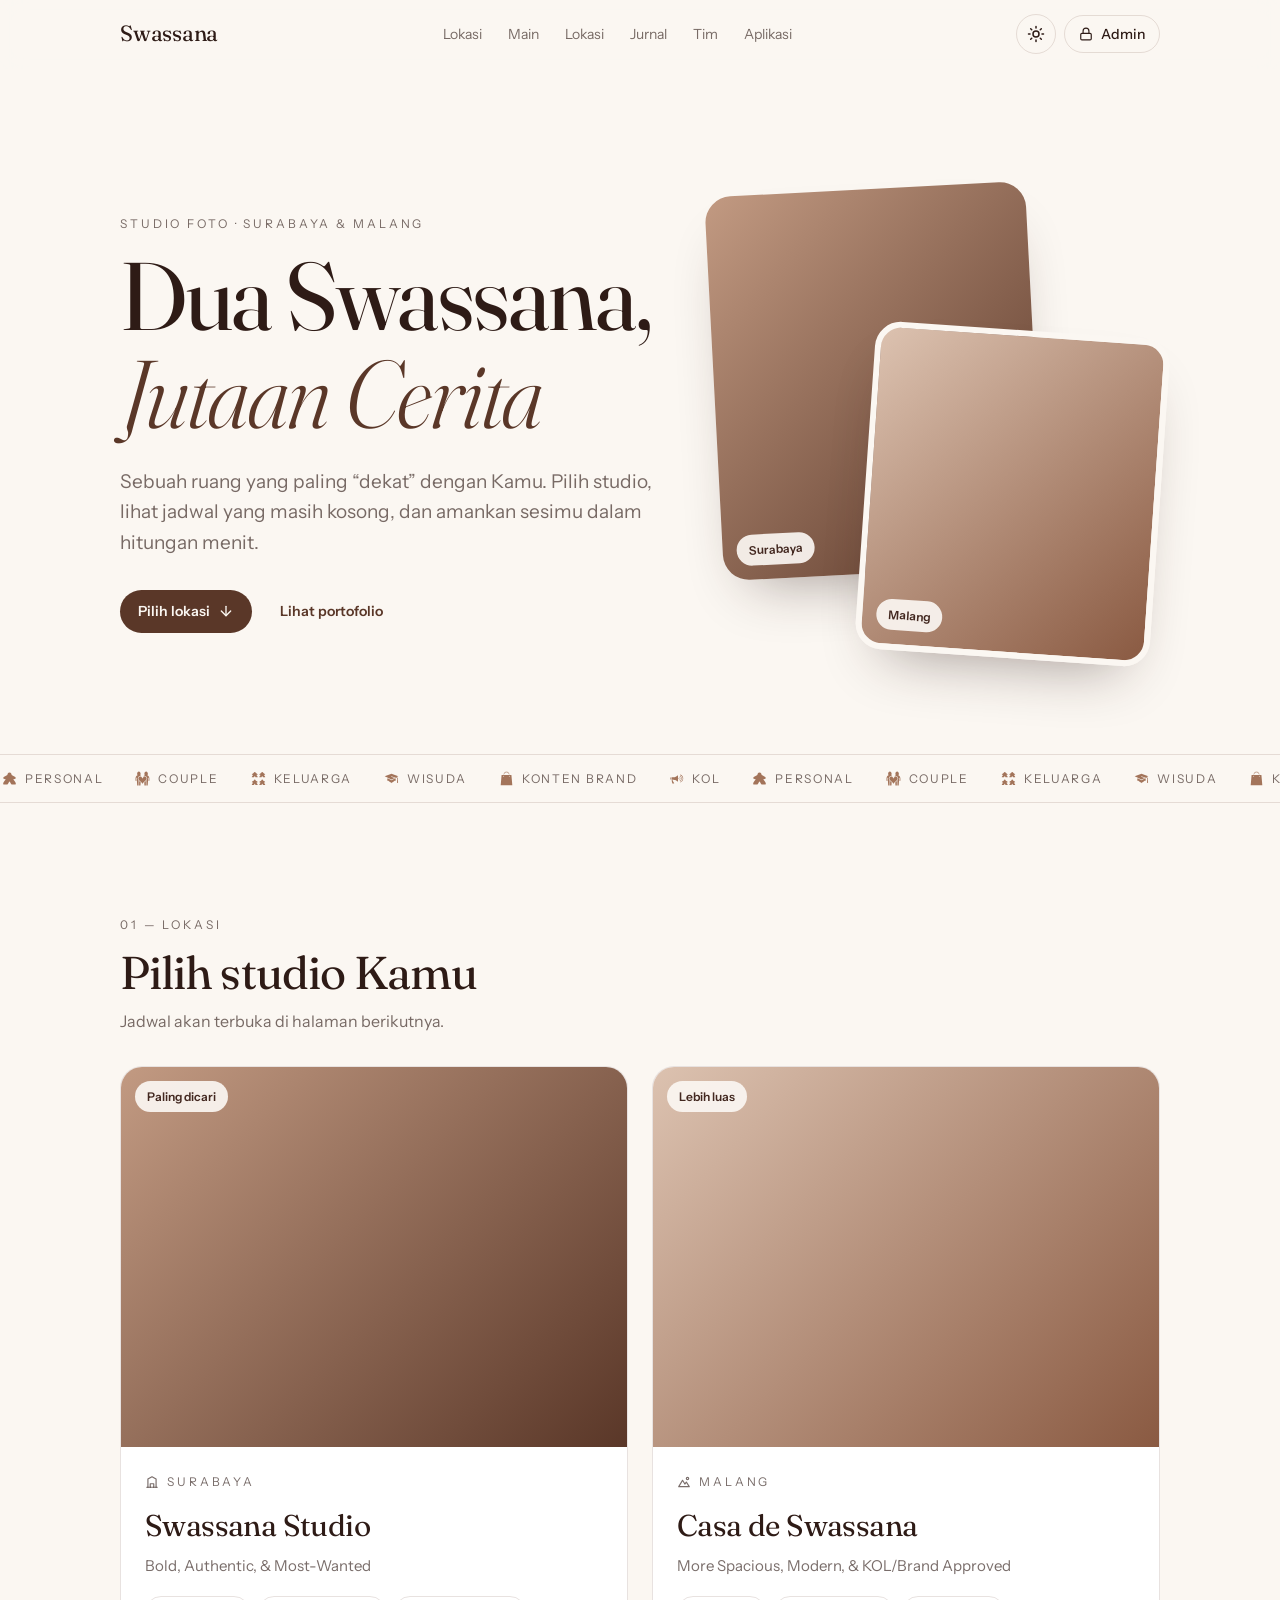
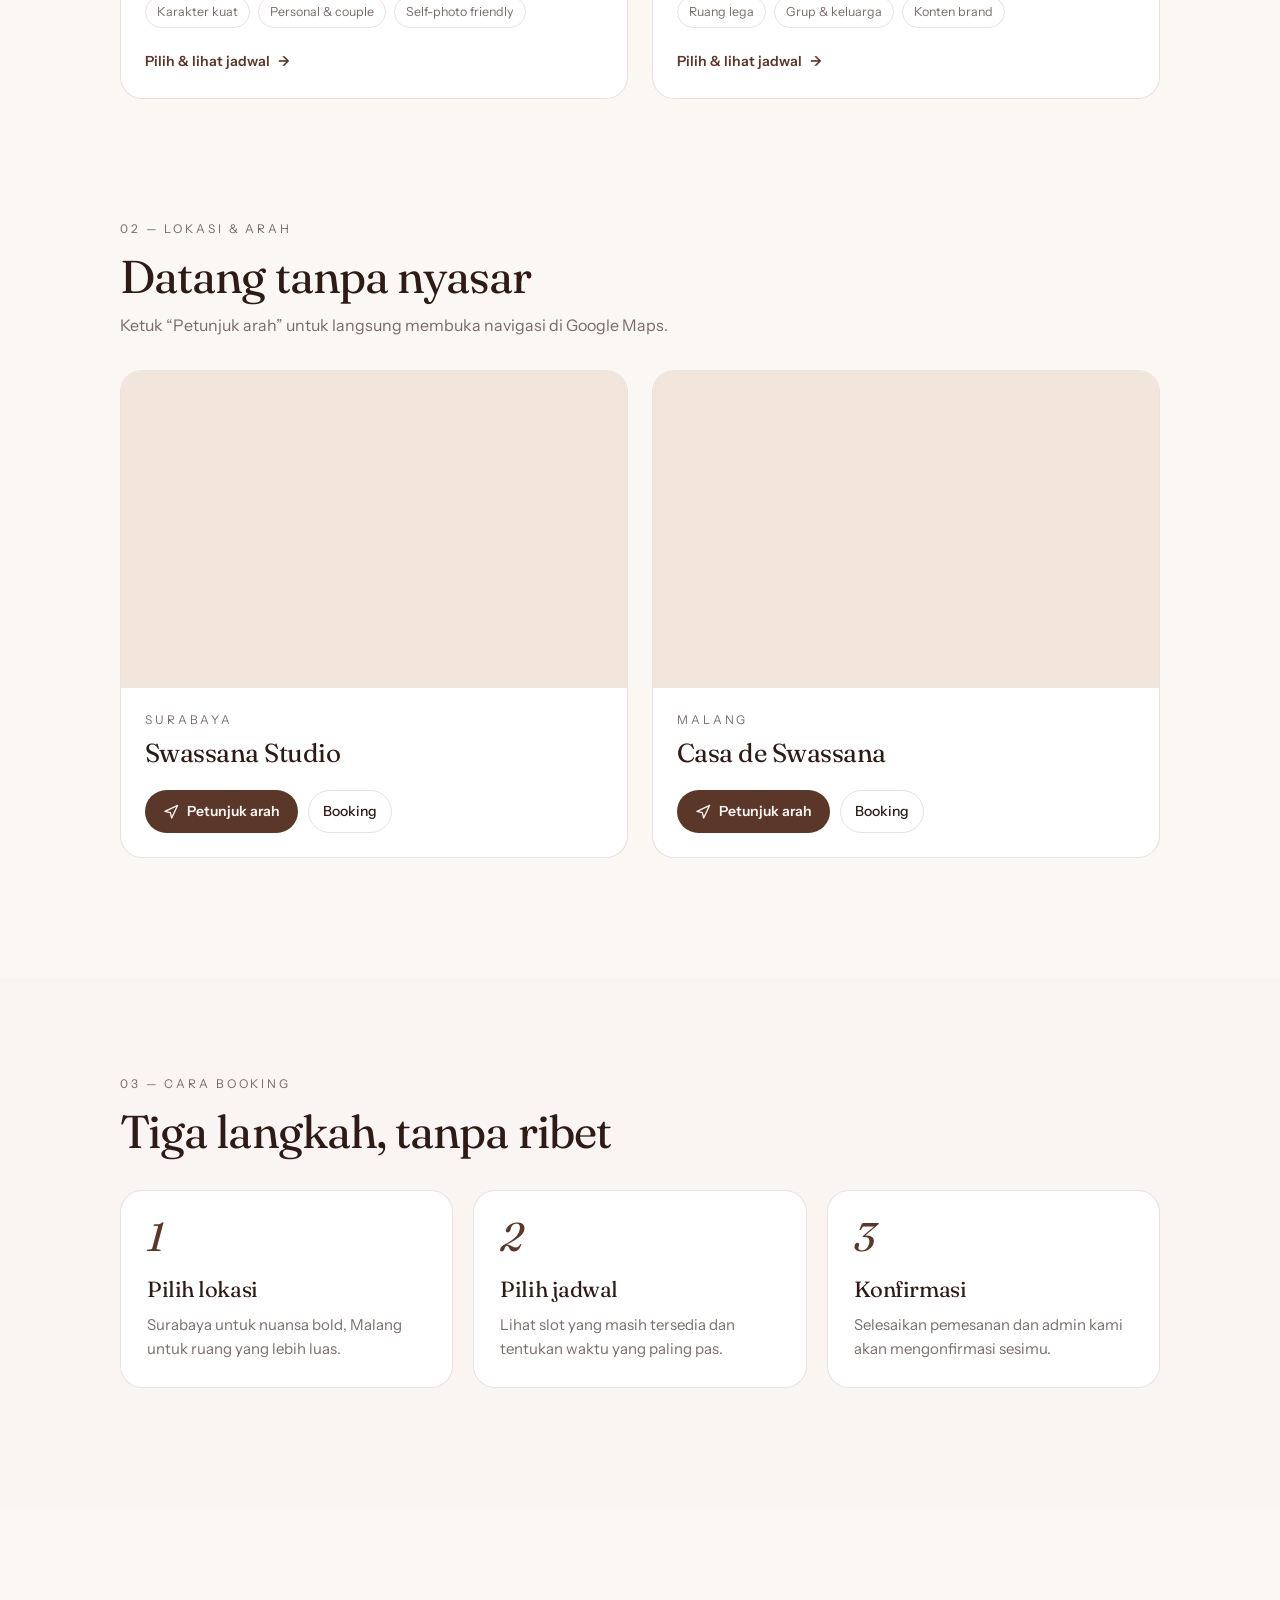
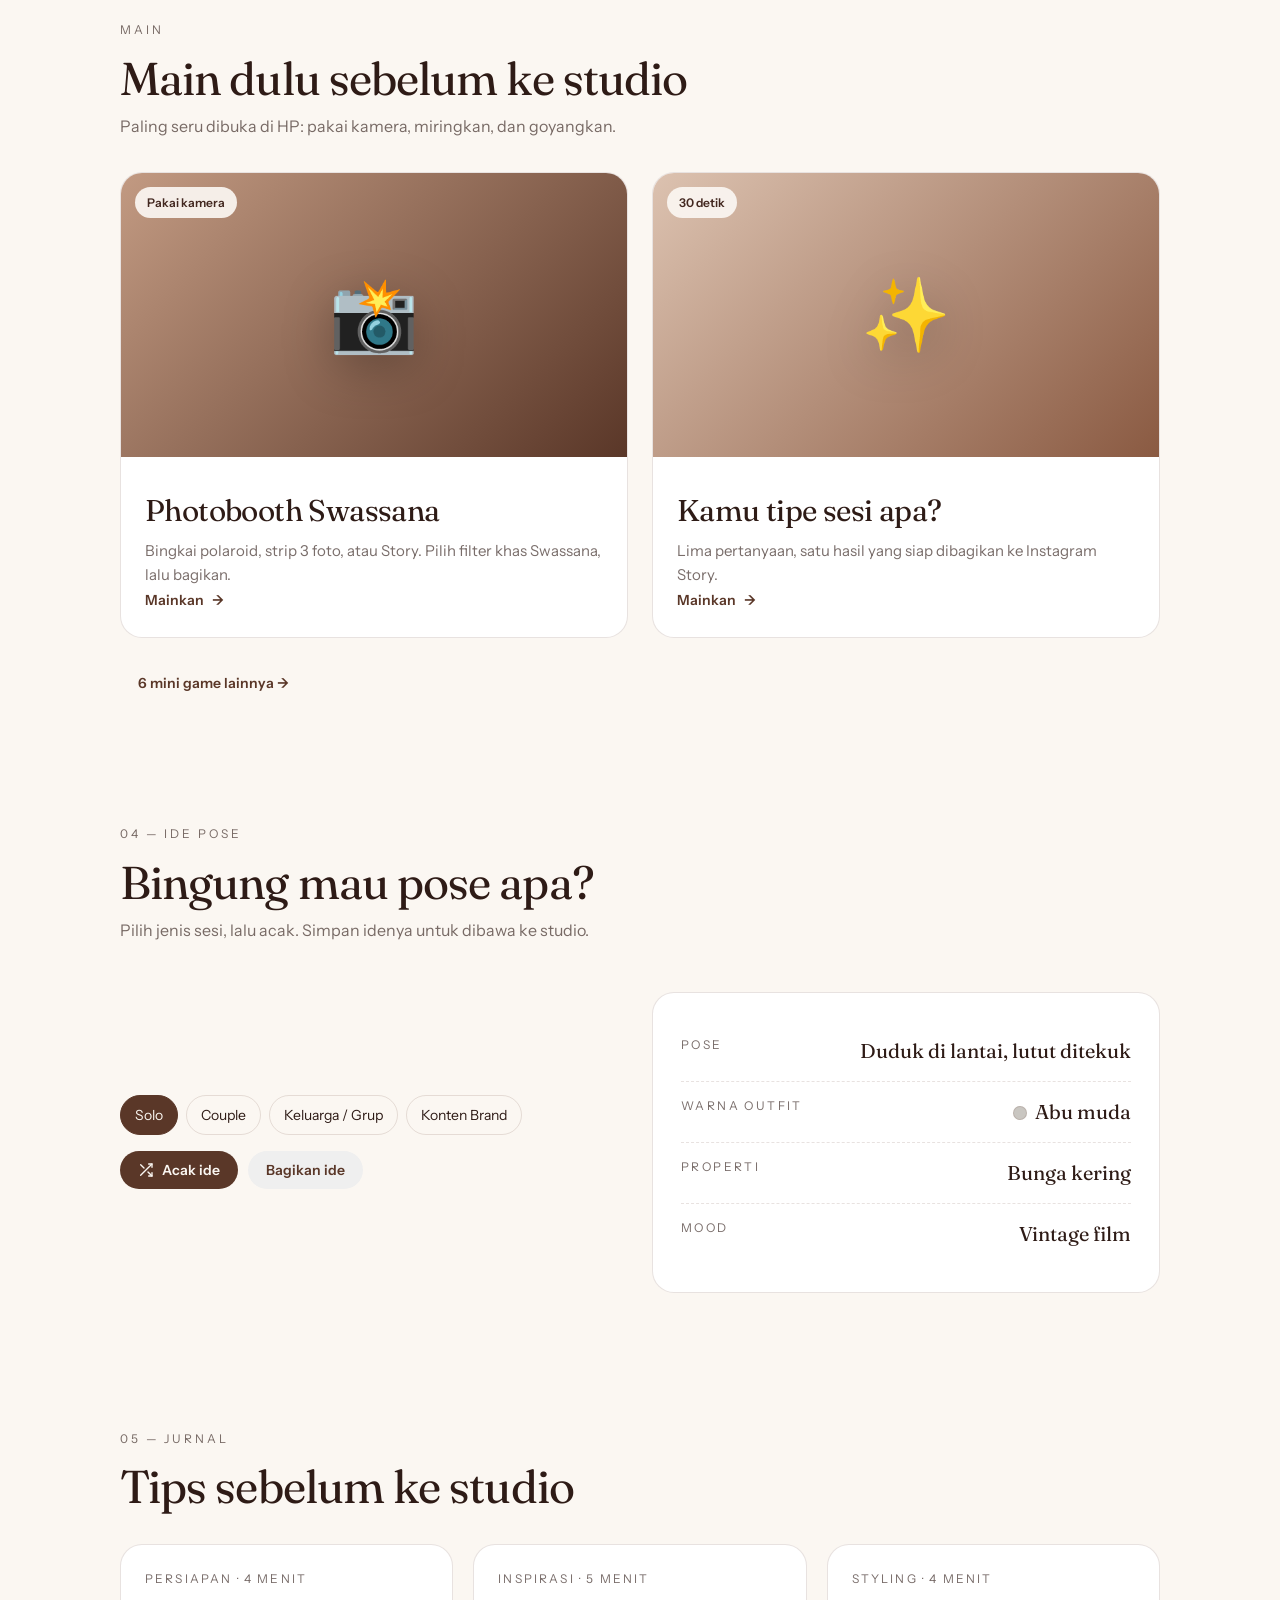
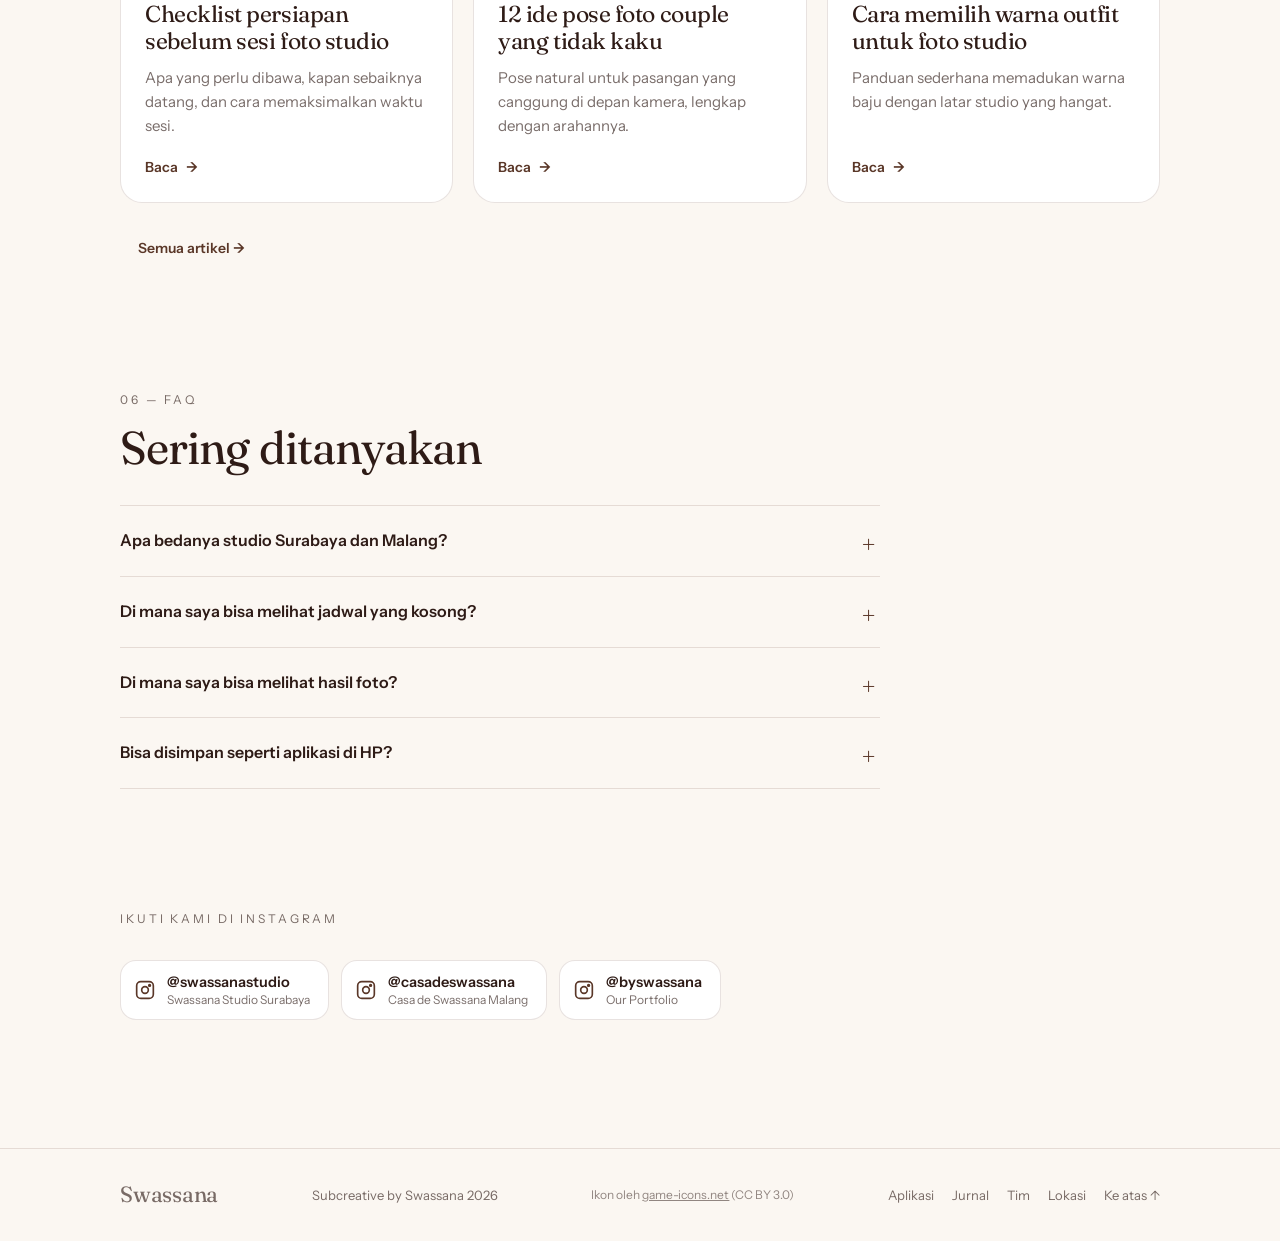
==== index.html @ 711c6efe "Add an App Store-style showcase page; app bar is just the Booking button showcase.html combines thre" ====
<!doctype html>
<html lang="id">
<head>
  <meta charset="utf-8">
  <meta name="viewport" content="width=device-width, initial-scale=1, viewport-fit=cover">
  <title>Swassana Studio — Surabaya & Malang</title>
  <meta name="description" content="Swassana Studio: studio foto di Surabaya dan Malang. Pilih lokasi, lihat jadwal, dan pesan sesi foto Kamu.">
  <meta property="og:title" content="Swassana — Dua Swassana, Jutaan Cerita">
  <meta property="og:description" content="Studio foto di Surabaya & Malang. Pilih lokasi dan lihat jadwal.">
  <meta property="og:image" content="https://swassanastudio.com/uploads/surabaya-20261011113216-b98bfd.jpg">
  <meta name="theme-color" content="#fbf7f2" media="(prefers-color-scheme: light)">
  <meta name="theme-color" content="#1a110e" media="(prefers-color-scheme: dark)">
  <link rel="manifest" href="manifest.webmanifest">
  <link rel="icon" href="icons/icon.svg" type="image/svg+xml">
  <link rel="apple-touch-icon" href="icons/apple-touch-icon.png">
  <meta name="apple-mobile-web-app-capable" content="yes">
  <meta name="mobile-web-app-capable" content="yes">
  <meta name="apple-mobile-web-app-title" content="Swassana">
  <meta name="apple-mobile-web-app-status-bar-style" content="default">
  <link rel="preconnect" href="https://fonts.googleapis.com">
  <link rel="preconnect" href="https://fonts.gstatic.com" crossorigin>
  <link href="https://fonts.googleapis.com/css2?family=Fraunces:ital,opsz,wght@0,9..144,300..700;1,9..144,300..700&family=Instrument+Sans:wght@400..700&display=swap" rel="stylesheet">
  <link rel="stylesheet" href="style.css">
  <script>
    try { const t = localStorage.getItem('theme'); if (t) document.documentElement.dataset.theme = t; } catch (e) {}
  </script>
  <link rel="canonical" href="https://rfim.github.io/swassana/">
  <script type="application/ld+json">
  {
    "@context": "https://schema.org",
    "@graph": [
      {
        "@type": "Organization",
        "@id": "https://rfim.github.io/swassana/#org",
        "name": "Swassana Studio",
        "url": "https://rfim.github.io/swassana/",
        "logo": "https://rfim.github.io/swassana/icons/icon-512.png",
        "sameAs": ["https://instagram.com/swassanastudio", "https://instagram.com/casadeswassana", "https://instagram.com/byswassana", "https://swassanastudio.com/"]
      },
      { "@type": "PhotographyBusiness", "name": "Swassana Studio", "description": "Bold, Authentic, & Most-Wanted", "address": { "@type": "PostalAddress", "addressLocality": "Surabaya", "addressCountry": "ID" }, "parentOrganization": { "@id": "https://rfim.github.io/swassana/#org" }, "url": "https://swassanastudio.com/booking/surabaya" },
      { "@type": "PhotographyBusiness", "name": "Casa de Swassana", "description": "More Spacious, Modern, & KOL/Brand Approved", "address": { "@type": "PostalAddress", "addressLocality": "Malang", "addressCountry": "ID" }, "parentOrganization": { "@id": "https://rfim.github.io/swassana/#org" }, "url": "https://swassanastudio.com/booking/malang" }
    ]
  }
  </script>
  <script>
    // Phone/app layout starts behind the login screen (see js/login.js).
    (function () {
      var app = matchMedia('(display-mode: standalone), (hover: none) and (pointer: coarse)').matches, ok = false;
      try { ok = localStorage.getItem('sw-auth') === 'b58f51929f7fe337cebc3a7fc162673d510b757fdfc439d7aed4947f7561fc90'; } catch (e) {}
      if (app && !ok) document.documentElement.classList.add('locked');
    })();
  </script>
</head>
<body>
  <a class="skip" href="#lokasi">Lewati ke pilihan lokasi</a>

  <header class="nav" id="top">
    <div class="wrap nav-inner">
      <a href="#top" class="brand" aria-label="Swassana, kembali ke atas">Swassana</a>
      <nav class="nav-links" aria-label="Navigasi utama">
        <a href="#lokasi">Lokasi</a>
        <a href="#main">Main</a>
        <a href="#arah">Lokasi</a>
        <a href="blog/">Jurnal</a>
        <a href="team.html">Tim</a>
        <a href="showcase.html">Aplikasi</a>
      </nav>
      <div class="nav-actions">
        <a class="icon-btn app-info" href="#t=info" aria-label="Info: FAQ, cara booking, tim, keluar">
          <svg width="20" height="20" viewBox="0 0 24 24" fill="none" stroke="currentColor" stroke-width="1.9" stroke-linecap="round" aria-hidden="true"><circle cx="12" cy="12" r="9"/><path d="M12 11v5"/><path d="M12 7.5h.01"/></svg>
        </a>
        <button class="icon-btn" id="theme" type="button" aria-label="Ganti tema terang/gelap">
          <svg class="i-sun" width="18" height="18" viewBox="0 0 24 24" fill="none" stroke="currentColor" stroke-width="2" stroke-linecap="round" aria-hidden="true"><circle cx="12" cy="12" r="4"/><path d="M12 2v2M12 20v2M4.9 4.9l1.4 1.4M17.7 17.7l1.4 1.4M2 12h2M20 12h2M4.9 19.1l1.4-1.4M17.7 6.3l1.4-1.4"/></svg>
          <svg class="i-moon" width="18" height="18" viewBox="0 0 24 24" fill="none" stroke="currentColor" stroke-width="2" stroke-linecap="round" stroke-linejoin="round" aria-hidden="true"><path d="M21 12.8A9 9 0 1 1 11.2 3a7 7 0 0 0 9.8 9.8Z"/></svg>
        </button>
        <a href="https://swassanastudio.com/admin/login" class="pill pill-outline admin">
          <svg width="14" height="14" viewBox="0 0 24 24" fill="none" stroke="currentColor" stroke-width="2" stroke-linecap="round" stroke-linejoin="round" aria-hidden="true"><rect x="3" y="11" width="18" height="11" rx="2"/><path d="M7 11V7a5 5 0 0 1 10 0v4"/></svg>
          Admin
        </a>
        <button class="icon-btn menu-btn" id="menuBtn" type="button" aria-label="Buka menu" aria-expanded="false" aria-controls="sheet">
          <svg width="20" height="20" viewBox="0 0 24 24" fill="none" stroke="currentColor" stroke-width="2" stroke-linecap="round" aria-hidden="true"><path d="M4 7h16M4 12h16M4 17h10"/></svg>
        </button>
      </div>
    </div>
  </header>

  <div class="sheet" id="sheet" hidden>
    <div class="sheet-backdrop" data-close></div>
    <div class="sheet-panel" role="dialog" aria-modal="true" aria-label="Menu">
      <div class="sheet-grip" aria-hidden="true"></div>
      <a href="#lokasi" data-close>Booking</a>
      <a href="#arah" data-close>Lokasi &amp; Arah</a>
      <a href="#cara" data-close>Cara Booking</a>
      <a href="photobooth.html">Photobooth</a>
      <a href="kuis.html">Kuis Tipe Sesi</a>
      <a href="main.html">Mini Game</a>
      <a href="#ide" data-close>Ide Pose</a>
      <a href="blog/">Jurnal</a>
      <a href="#faq" data-close>FAQ</a>
      <a href="team.html">Tim Kami</a>
      <a href="https://instagram.com/byswassana" target="_blank" rel="noopener">Portofolio ↗</a>
      <a href="https://swassanastudio.com/admin/login">Login Admin</a>
    </div>
  </div>

  <main>
    <!-- Super-app home: phone/app layout only, built by js/superapp.js -->
    <section id="home" class="super" data-tab="beranda" aria-label="Beranda aplikasi"></section>

    <!-- Hero -->
    <section class="hero wrap" data-tab="beranda">
      <div class="hero-copy">
        <p class="eyebrow reveal">Studio Foto · Surabaya &amp; Malang</p>
        <h1 class="reveal">Dua Swassana,<br><em>Jutaan Cerita</em></h1>
        <p class="lead reveal">Sebuah ruang yang paling “dekat” dengan Kamu. Pilih studio, lihat jadwal yang masih kosong, dan amankan sesimu dalam hitungan menit.</p>
        <div class="hero-cta reveal">
          <a href="#lokasi" class="pill pill-solid">Pilih lokasi
            <svg width="16" height="16" viewBox="0 0 24 24" fill="none" stroke="currentColor" stroke-width="2" stroke-linecap="round" stroke-linejoin="round" aria-hidden="true"><path d="M12 5v14"/><path d="m19 12-7 7-7-7"/></svg>
          </a>
          <a href="https://instagram.com/byswassana" target="_blank" rel="noopener" class="pill pill-ghost">Lihat portofolio</a>
        </div>
      </div>
      <div class="hero-art reveal" aria-hidden="true">
        <div class="frame f1" data-tone="1"><img src="https://swassanastudio.com/uploads/surabaya-20261011113216-b98bfd.jpg" alt="" onerror="this.remove()"><span>Surabaya</span></div>
        <div class="frame f2" data-tone="2"><img src="https://swassanastudio.com/uploads/malang-20261011094101-3d5251.jpg" alt="" onerror="this.remove()"><span>Malang</span></div>
      </div>
    </section>

    <!-- Icons: game-icons.net by Delapouite, CC BY 3.0 (credited in the footer) -->
    <div class="marquee" data-tab="beranda" aria-label="Pilih jenis sesi dan mainkan">
      <div class="marquee-track">
        <a class="mq-item" href="main.html?g=personal" title="Main: Cari Cahaya"><svg aria-hidden="true" class="mq-ic mq-bob" viewBox="0 0 512 512" fill="currentColor"><path d="M256 54.99c-27 0-46.418 14.287-57.633 32.23-10.03 16.047-14.203 34.66-15.017 50.962-30.608 15.135-64.515 30.394-91.815 45.994-14.32 8.183-26.805 16.414-36.203 25.26C45.934 218.28 39 228.24 39 239.99c0 5 2.44 9.075 5.19 12.065 2.754 2.99 6.054 5.312 9.812 7.48 7.515 4.336 16.99 7.95 27.412 11.076 15.483 4.646 32.823 8.1 47.9 9.577-14.996 25.84-34.953 49.574-52.447 72.315C56.65 378.785 39 403.99 39 431.99c0 4-.044 7.123.31 10.26.355 3.137 1.256 7.053 4.41 10.156 3.155 3.104 7.017 3.938 10.163 4.28 3.146.345 6.315.304 10.38.304h111.542c8.097 0 14.026.492 20.125-3.43 6.1-3.92 8.324-9.275 12.67-17.275l.088-.16.08-.166s9.723-19.77 21.324-39.388c5.8-9.808 12.097-19.576 17.574-26.498 2.74-3.46 5.304-6.204 7.15-7.754.564-.472.82-.56 1.184-.76.363.2.62.288 1.184.76 1.846 1.55 4.41 4.294 7.15 7.754 5.477 6.922 11.774 16.69 17.574 26.498 11.6 19.618 21.324 39.387 21.324 39.387l.08.165.088.16c4.346 8 6.55 13.323 12.61 17.254 6.058 3.93 11.974 3.45 19.957 3.45H448c4 0 7.12.043 10.244-.304 3.123-.347 6.998-1.21 10.12-4.332 3.12-3.122 3.984-6.997 4.33-10.12.348-3.122.306-6.244.306-10.244 0-28-17.65-53.205-37.867-79.488-17.493-22.74-37.45-46.474-52.447-72.315 15.077-1.478 32.417-4.93 47.9-9.576 10.422-3.125 19.897-6.74 27.412-11.075 3.758-2.168 7.058-4.49 9.81-7.48 2.753-2.99 5.192-7.065 5.192-12.065 0-11.75-6.934-21.71-16.332-30.554-9.398-8.846-21.883-17.077-36.203-25.26-27.3-15.6-61.207-30.86-91.815-45.994-.814-16.3-4.988-34.915-15.017-50.96C302.418 69.276 283 54.99 256 54.99z"/></svg>Personal</a><a class="mq-item" href="main.html?g=couple" title="Main: Love Sync"><svg aria-hidden="true" class="mq-ic mq-beat" viewBox="0 0 512 512" fill="currentColor"><path d="M132.255 18.093c-32.842 0-59.592 33.923-59.592 75.935 0 21.274 7.079 40.468 18.092 54.284C22.623 158.879 7.903 253.733 24.1 339.874h23.563L46.63 234.53l18.688-.185 1.25 126.685 8.75 132.877h46.875v-172.29c-15.257-18.713-25.615-39.351-26.424-64.825l-.004-.1v-.1c-.154-15.988 6.478-35.643 19.219-52.566 12.741-16.922 32.481-30.98 57.783-31.29 17.252-.212 35.458 5.013 51.338 14.771-12.131-20.214-29.245-34.177-51.26-38.32 11.507-13.88 18.971-33.345 18.971-55.157.097-36.903-24.805-76.041-59.562-75.937zm247.841 0c-32.842 0-59.591 33.923-59.591 75.935 0 21.274 7.078 40.468 18.091 54.284-25.296 3.923-43.223 19.473-54.945 41.875 16.803-11.476 36.697-17.682 55.465-17.452 25.302.311 45.042 14.369 57.783 31.291 12.741 16.923 19.373 36.578 19.219 52.567v.1l-.004.1c-.826 26.007-11.608 46.974-27.393 65.997v171.113h44.315l11.5-154.029h.03l1.062-105.531 18.687.185-1.062 105.346h24.53c18.363-88.46-4.724-178.95-67.095-190.687 11.507-13.88 18.97-33.345 18.97-55.157.098-36.903-24.805-76.041-59.562-75.937zM172.99 190.733c-18.837.232-33.281 10.381-43.625 24.12-10.326 13.715-15.675 31.13-15.594 41.506 1.226 36.63 26.557 61.833 61.219 92.044 26.758 23.322 58.19 48.519 80.617 83.38l.357-.637.336.601c22.427-34.843 53.847-60.03 80.596-83.344 34.662-30.211 59.993-55.414 61.219-92.044.081-10.376-5.268-27.791-15.594-41.506-10.344-13.739-24.788-23.888-43.625-24.12-28.453-.349-63.84 20.288-74.414 52.022l-8.539 25.625-8.54-25.625c-10.573-31.734-45.96-52.37-74.413-52.021zm-32.11 150.989v152.181h44.315l7.893-105.714c-9.94-9.023-20.098-17.651-29.924-26.215-7.726-6.734-15.242-13.43-22.283-20.252zm229.157.93c-6.762 6.5-13.94 12.894-21.315 19.322-10.636 9.27-21.66 18.622-32.375 28.463l6.815 103.47h46.875z"/></svg>Couple</a><a class="mq-item" href="main.html?g=keluarga" title="Main: Semua Lihat Kamera!"><svg aria-hidden="true" class="mq-ic mq-wiggle" viewBox="0 0 512 512" fill="currentColor"><path d="M128 32c-12.442 0-21.39 6.583-26.559 14.852-4.622 7.394-6.544 15.974-6.92 23.486-14.104 6.974-29.73 14.006-42.31 21.195-6.6 3.771-12.353 7.562-16.684 11.639-4.33 4.075-7.527 8.665-7.527 14.08 0 2.304 1.125 4.183 2.393 5.56 1.269 1.378 2.79 2.449 4.521 3.448 3.463 1.998 7.83 3.663 12.633 5.103 7.135 2.141 15.124 3.734 22.072 4.414-6.91 11.908-16.106 22.845-24.168 33.325C36.135 181.213 28 192.827 28 205.73c0 1.844-.019 3.283.145 4.729.163 1.446.577 3.252 2.03 4.682 1.455 1.43 3.235 1.813 4.684 1.97 1.45.16 2.91.141 4.784.141h51.402c3.731 0 6.463.227 9.273-1.58 2.811-1.807 3.835-4.274 5.838-7.961l.041-.074.037-.076s4.48-9.11 9.827-18.15c2.672-4.52 5.575-9.022 8.1-12.212 1.262-1.594 2.443-2.86 3.294-3.574.26-.218.377-.257.545-.35.167.093.285.132.545.35.85.714 2.032 1.98 3.295 3.574 2.524 3.19 5.427 7.691 8.1 12.211 5.345 9.04 9.826 18.15 9.826 18.15l.037.077.04.072c2.004 3.687 3.019 6.14 5.811 7.951s5.519 1.59 9.198 1.59h51.627c1.843 0 3.28.021 4.72-.139s3.226-.557 4.664-1.996c1.438-1.438 1.835-3.225 1.994-4.664.16-1.439.143-2.877.143-4.72 0-12.904-8.135-24.52-17.451-36.631-8.061-10.48-17.257-21.416-24.168-33.325 6.948-.68 14.937-2.27 22.072-4.412 4.803-1.44 9.17-3.108 12.633-5.105 1.732-1 3.253-2.068 4.521-3.445 1.27-1.378 2.393-3.257 2.393-5.561 0-5.415-3.196-10.005-7.527-14.08-4.331-4.077-10.085-7.87-16.684-11.64-12.58-7.19-28.206-14.222-42.31-21.196-.376-7.512-2.299-16.09-6.92-23.484C149.39 38.582 140.442 32 128 32zm256 0c-12.442 0-21.39 6.583-26.559 14.852-4.622 7.394-6.544 15.974-6.92 23.486-14.104 6.974-29.73 14.006-42.31 21.195-6.6 3.771-12.353 7.562-16.684 11.639-4.33 4.075-7.527 8.665-7.527 14.08 0 2.304 1.125 4.183 2.393 5.56 1.269 1.378 2.79 2.449 4.521 3.448 3.463 1.998 7.83 3.663 12.633 5.103 7.135 2.141 15.124 3.734 22.072 4.414-6.91 11.908-16.106 22.845-24.168 33.325C292.135 181.213 284 192.827 284 205.73c0 1.844-.019 3.283.145 4.729.163 1.446.577 3.252 2.03 4.682 1.455 1.43 3.235 1.813 4.684 1.97 1.45.16 2.91.141 4.784.141h51.402c3.731 0 6.463.227 9.273-1.58 2.811-1.807 3.836-4.274 5.838-7.961l.041-.074.037-.076s4.48-9.11 9.827-18.15c2.672-4.52 5.575-9.022 8.1-12.212 1.262-1.594 2.443-2.86 3.294-3.574.26-.218.377-.257.545-.35.167.093.285.132.545.35.85.714 2.032 1.98 3.295 3.574 2.524 3.19 5.427 7.691 8.1 12.211 5.345 9.04 9.826 18.15 9.826 18.15l.037.077.04.072c2.003 3.687 3.019 6.14 5.811 7.951s5.519 1.59 9.198 1.59h51.627c1.843 0 3.28.021 4.72-.139s3.226-.557 4.664-1.996c1.438-1.438 1.835-3.225 1.994-4.664.16-1.439.143-2.877.143-4.72 0-12.904-8.135-24.52-17.451-36.631-8.061-10.48-17.257-21.416-24.168-33.325 6.948-.68 14.937-2.27 22.072-4.412 4.803-1.44 9.17-3.108 12.633-5.105 1.732-1 3.253-2.068 4.521-3.445 1.27-1.378 2.393-3.257 2.393-5.561 0-5.415-3.197-10.005-7.527-14.08-4.331-4.077-10.085-7.87-16.684-11.64-12.58-7.19-28.206-14.222-42.31-21.196-.376-7.512-2.299-16.09-6.92-23.484C405.39 38.582 396.442 32 384 32zM128 294c-12.442 0-21.39 6.583-26.559 14.852-4.622 7.394-6.544 15.974-6.92 23.486-14.104 6.974-29.73 14.006-42.31 21.195-6.6 3.771-12.353 7.562-16.684 11.639-4.33 4.075-7.527 8.665-7.527 14.08 0 2.304 1.125 4.183 2.393 5.56 1.269 1.378 2.79 2.449 4.521 3.448 3.463 1.998 7.83 3.663 12.633 5.103 7.135 2.141 15.124 3.734 22.072 4.414-6.91 11.908-16.106 22.845-24.168 33.325C36.135 443.213 28 454.827 28 467.73c0 1.844-.019 3.283.145 4.729.163 1.446.577 3.25 2.03 4.68 1.455 1.43 3.235 1.815 4.684 1.972 1.45.16 2.91.141 4.784.141h51.402c3.731 0 6.463.227 9.273-1.58 2.811-1.807 3.835-4.274 5.838-7.961l.041-.074.037-.076s4.48-9.11 9.827-18.15c2.672-4.52 5.575-9.022 8.1-12.212 1.262-1.594 2.443-2.86 3.294-3.574.26-.218.377-.257.545-.35.167.093.285.132.545.35.85.714 2.032 1.98 3.295 3.574 2.524 3.19 5.427 7.691 8.1 12.211 5.345 9.04 9.826 18.15 9.826 18.15l.037.077.04.072c2.004 3.687 3.019 6.14 5.811 7.951s5.519 1.59 9.198 1.59h51.627c1.843 0 3.28.021 4.72-.139s3.226-.559 4.664-1.998c1.438-1.438 1.835-3.223 1.994-4.662.16-1.439.143-2.877.143-4.72 0-12.904-8.135-24.52-17.451-36.631-8.061-10.48-17.257-21.416-24.168-33.325 6.948-.68 14.937-2.27 22.072-4.412 4.803-1.44 9.17-3.108 12.633-5.105 1.732-1 3.253-2.068 4.521-3.445 1.27-1.378 2.393-3.257 2.393-5.561 0-5.415-3.196-10.005-7.527-14.08-4.331-4.077-10.085-7.87-16.684-11.64-12.58-7.19-28.206-14.222-42.31-21.196-.376-7.512-2.299-16.09-6.92-23.484C149.39 300.582 140.442 294 128 294zm256 0c-12.442 0-21.39 6.583-26.559 14.852-4.622 7.394-6.544 15.974-6.92 23.486-14.104 6.974-29.73 14.004-42.31 21.193-6.6 3.771-12.353 7.564-16.684 11.64-4.33 4.076-7.527 8.666-7.527 14.081 0 2.304 1.125 4.183 2.393 5.56 1.269 1.378 2.79 2.449 4.521 3.448 3.463 1.998 7.83 3.663 12.633 5.103 7.135 2.141 15.124 3.734 22.072 4.414-6.91 11.908-16.106 22.845-24.168 33.325C292.135 443.213 284 454.827 284 467.73c0 1.844-.019 3.283.145 4.729.163 1.446.577 3.25 2.03 4.68 1.455 1.43 3.235 1.815 4.684 1.972 1.45.16 2.91.141 4.784.141h51.402c3.731 0 6.463.227 9.273-1.58 2.811-1.807 3.836-4.274 5.838-7.961l.041-.074.037-.076s4.48-9.11 9.827-18.15c2.672-4.52 5.575-9.022 8.1-12.212 1.262-1.594 2.443-2.86 3.294-3.574.26-.218.377-.257.545-.35.167.093.285.132.545.35.85.714 2.032 1.98 3.295 3.574 2.524 3.19 5.427 7.691 8.1 12.211 5.345 9.04 9.826 18.15 9.826 18.15l.037.077.04.072c2.003 3.687 3.019 6.14 5.811 7.951s5.519 1.59 9.198 1.59h51.627c1.843 0 3.28.021 4.72-.139s3.226-.559 4.664-1.998c1.438-1.438 1.835-3.223 1.994-4.662.16-1.439.143-2.877.143-4.72 0-12.904-8.135-24.52-17.451-36.631-8.061-10.48-17.257-21.416-24.168-33.325 6.948-.68 14.937-2.273 22.072-4.414 4.803-1.44 9.17-3.106 12.633-5.103 1.732-1 3.253-2.068 4.521-3.445 1.27-1.378 2.393-3.257 2.393-5.561 0-5.415-3.197-10.005-7.527-14.08-4.331-4.077-10.085-7.87-16.684-11.64-12.58-7.19-28.206-14.222-42.31-21.196-.376-7.512-2.299-16.09-6.92-23.484C405.39 300.582 396.442 294 384 294z"/></svg>Keluarga</a><a class="mq-item" href="main.html?g=wisuda" title="Main: Lempar Toga"><svg aria-hidden="true" class="mq-ic mq-toss" viewBox="0 0 512 512" fill="currentColor"><path d="M256 89.61 22.486 177.18 256 293.937l111.22-55.61-104.337-31.9A16 16 0 0 1 256 208a16 16 0 0 1-16-16 16 16 0 0 1 16-16l-2.646 8.602 18.537 5.703a16 16 0 0 1 .008.056l27.354 8.365L455 246.645v12.146a16 16 0 0 0-7 13.21 16 16 0 0 0 7.293 13.406C448.01 312.932 448 375.383 448 400c16 10.395 16 10.775 32 0 0-24.614-.008-87.053-7.29-114.584A16 16 0 0 0 480 272a16 16 0 0 0-7-13.227v-25.42L413.676 215.1l75.838-37.92L256 89.61zM119.623 249 106.5 327.74c26.175 3.423 57.486 18.637 86.27 36.627 16.37 10.232 31.703 21.463 44.156 32.36 7.612 6.66 13.977 13.05 19.074 19.337 5.097-6.288 11.462-12.677 19.074-19.337 12.453-10.897 27.785-22.128 44.156-32.36 28.784-17.99 60.095-33.204 86.27-36.627L392.375 249h-6.25L256 314.063 125.873 249h-6.25z"/></svg>Wisuda</a><a class="mq-item" href="main.html?g=brand" title="Main: Flat Lay"><svg aria-hidden="true" class="mq-ic mq-swing" viewBox="0 0 512 512" fill="currentColor"><path d="M256 23c-35 0-62 17.92-79.3 41.71-11.9 16.38-19.6 35.49-23.2 54.29H172c3.4-15.2 9.9-30.77 19.3-43.71C206 55.08 227 41 256 41s50 14.08 64.7 34.29c9.4 12.94 15.9 28.51 19.3 43.71h18.5c-3.6-18.8-11.3-37.91-23.2-54.29C318 40.92 291 23 256 23zM88.25 137 57.81 487H454.2l-30.4-350H88.25zM160 160a16 16 0 0 1 16 16 16 16 0 0 1-16 16 16 16 0 0 1-16-16 16 16 0 0 1 16-16zm192 0a16 16 0 0 1 16 16 16 16 0 0 1-16 16 16 16 0 0 1-16-16 16 16 0 0 1 16-16z"/></svg>Konten Brand</a><a class="mq-item" href="main.html?g=kol" title="Main: Viral Hype"><svg aria-hidden="true" class="mq-ic mq-shout" viewBox="0 0 512 512" fill="currentColor"><path d="m383.46 123.668-4.66 17.387C430.868 155.005 467 202.095 467 256c0 53.904-36.133 100.994-88.2 114.945l4.66 17.387C443.31 372.295 485 317.962 485 256c0-61.963-41.69-116.295-101.54-132.332zM307 147.102c-38.21 31.665-62.18 50.07-92.316 59.488-30.27 9.46-65.937 10.324-129.684 10.4v78.02c63.747.076 99.415.94 129.684 10.4 30.136 9.418 54.107 27.823 92.316 59.488V147.102zm64.035 22.93-4.658 17.388C397.46 195.748 419 223.822 419 256s-21.54 60.252-52.623 68.58l4.658 17.387C409.902 331.552 437 296.237 437 256c0-40.238-27.098-75.552-65.965-85.967zm-12.424 46.364-4.657 17.387C364.05 236.49 371 245.547 371 256s-6.95 19.51-17.047 22.217l4.658 17.387c17.885-4.792 30.392-21.09 30.392-39.604 0-18.513-12.507-34.812-30.39-39.604zM67 216.998 60 217c-1.75 0-2.906.44-4.574 1.898-1.668 1.46-3.578 4.104-5.2 7.756C46.977 233.96 45 245 45 256s1.978 22.04 5.225 29.346c1.623 3.652 3.533 6.296 5.2 7.756C57.096 294.562 58.25 295 60 295l7 .002v-78.004zm258 17.316v43.372c3.018-.413 5.432-.966 6.975-1.737 2.39-1.196 3.554-2.3 4.8-5.104C338.022 268.04 339 263.25 339 256s-.978-12.04-2.225-14.846c-1.246-2.804-2.41-3.908-4.8-5.103-1.543-.77-3.957-1.323-6.975-1.736zM87.533 313.027 115.027 423h62.252c-3.437-10.215-11.674-22.83-20.997-38.37-11.1-18.5-22.693-41.56-24.824-71.13-12.897-.304-27.38-.428-43.927-.473z"/></svg>KOL</a>
        <a class="mq-item" href="main.html?g=personal" title="Main: Cari Cahaya" tabindex="-1" aria-hidden="true"><svg aria-hidden="true" class="mq-ic mq-bob" viewBox="0 0 512 512" fill="currentColor"><path d="M256 54.99c-27 0-46.418 14.287-57.633 32.23-10.03 16.047-14.203 34.66-15.017 50.962-30.608 15.135-64.515 30.394-91.815 45.994-14.32 8.183-26.805 16.414-36.203 25.26C45.934 218.28 39 228.24 39 239.99c0 5 2.44 9.075 5.19 12.065 2.754 2.99 6.054 5.312 9.812 7.48 7.515 4.336 16.99 7.95 27.412 11.076 15.483 4.646 32.823 8.1 47.9 9.577-14.996 25.84-34.953 49.574-52.447 72.315C56.65 378.785 39 403.99 39 431.99c0 4-.044 7.123.31 10.26.355 3.137 1.256 7.053 4.41 10.156 3.155 3.104 7.017 3.938 10.163 4.28 3.146.345 6.315.304 10.38.304h111.542c8.097 0 14.026.492 20.125-3.43 6.1-3.92 8.324-9.275 12.67-17.275l.088-.16.08-.166s9.723-19.77 21.324-39.388c5.8-9.808 12.097-19.576 17.574-26.498 2.74-3.46 5.304-6.204 7.15-7.754.564-.472.82-.56 1.184-.76.363.2.62.288 1.184.76 1.846 1.55 4.41 4.294 7.15 7.754 5.477 6.922 11.774 16.69 17.574 26.498 11.6 19.618 21.324 39.387 21.324 39.387l.08.165.088.16c4.346 8 6.55 13.323 12.61 17.254 6.058 3.93 11.974 3.45 19.957 3.45H448c4 0 7.12.043 10.244-.304 3.123-.347 6.998-1.21 10.12-4.332 3.12-3.122 3.984-6.997 4.33-10.12.348-3.122.306-6.244.306-10.244 0-28-17.65-53.205-37.867-79.488-17.493-22.74-37.45-46.474-52.447-72.315 15.077-1.478 32.417-4.93 47.9-9.576 10.422-3.125 19.897-6.74 27.412-11.075 3.758-2.168 7.058-4.49 9.81-7.48 2.753-2.99 5.192-7.065 5.192-12.065 0-11.75-6.934-21.71-16.332-30.554-9.398-8.846-21.883-17.077-36.203-25.26-27.3-15.6-61.207-30.86-91.815-45.994-.814-16.3-4.988-34.915-15.017-50.96C302.418 69.276 283 54.99 256 54.99z"/></svg>Personal</a><a class="mq-item" href="main.html?g=couple" title="Main: Love Sync" tabindex="-1" aria-hidden="true"><svg aria-hidden="true" class="mq-ic mq-beat" viewBox="0 0 512 512" fill="currentColor"><path d="M132.255 18.093c-32.842 0-59.592 33.923-59.592 75.935 0 21.274 7.079 40.468 18.092 54.284C22.623 158.879 7.903 253.733 24.1 339.874h23.563L46.63 234.53l18.688-.185 1.25 126.685 8.75 132.877h46.875v-172.29c-15.257-18.713-25.615-39.351-26.424-64.825l-.004-.1v-.1c-.154-15.988 6.478-35.643 19.219-52.566 12.741-16.922 32.481-30.98 57.783-31.29 17.252-.212 35.458 5.013 51.338 14.771-12.131-20.214-29.245-34.177-51.26-38.32 11.507-13.88 18.971-33.345 18.971-55.157.097-36.903-24.805-76.041-59.562-75.937zm247.841 0c-32.842 0-59.591 33.923-59.591 75.935 0 21.274 7.078 40.468 18.091 54.284-25.296 3.923-43.223 19.473-54.945 41.875 16.803-11.476 36.697-17.682 55.465-17.452 25.302.311 45.042 14.369 57.783 31.291 12.741 16.923 19.373 36.578 19.219 52.567v.1l-.004.1c-.826 26.007-11.608 46.974-27.393 65.997v171.113h44.315l11.5-154.029h.03l1.062-105.531 18.687.185-1.062 105.346h24.53c18.363-88.46-4.724-178.95-67.095-190.687 11.507-13.88 18.97-33.345 18.97-55.157.098-36.903-24.805-76.041-59.562-75.937zM172.99 190.733c-18.837.232-33.281 10.381-43.625 24.12-10.326 13.715-15.675 31.13-15.594 41.506 1.226 36.63 26.557 61.833 61.219 92.044 26.758 23.322 58.19 48.519 80.617 83.38l.357-.637.336.601c22.427-34.843 53.847-60.03 80.596-83.344 34.662-30.211 59.993-55.414 61.219-92.044.081-10.376-5.268-27.791-15.594-41.506-10.344-13.739-24.788-23.888-43.625-24.12-28.453-.349-63.84 20.288-74.414 52.022l-8.539 25.625-8.54-25.625c-10.573-31.734-45.96-52.37-74.413-52.021zm-32.11 150.989v152.181h44.315l7.893-105.714c-9.94-9.023-20.098-17.651-29.924-26.215-7.726-6.734-15.242-13.43-22.283-20.252zm229.157.93c-6.762 6.5-13.94 12.894-21.315 19.322-10.636 9.27-21.66 18.622-32.375 28.463l6.815 103.47h46.875z"/></svg>Couple</a><a class="mq-item" href="main.html?g=keluarga" title="Main: Semua Lihat Kamera!" tabindex="-1" aria-hidden="true"><svg aria-hidden="true" class="mq-ic mq-wiggle" viewBox="0 0 512 512" fill="currentColor"><path d="M128 32c-12.442 0-21.39 6.583-26.559 14.852-4.622 7.394-6.544 15.974-6.92 23.486-14.104 6.974-29.73 14.006-42.31 21.195-6.6 3.771-12.353 7.562-16.684 11.639-4.33 4.075-7.527 8.665-7.527 14.08 0 2.304 1.125 4.183 2.393 5.56 1.269 1.378 2.79 2.449 4.521 3.448 3.463 1.998 7.83 3.663 12.633 5.103 7.135 2.141 15.124 3.734 22.072 4.414-6.91 11.908-16.106 22.845-24.168 33.325C36.135 181.213 28 192.827 28 205.73c0 1.844-.019 3.283.145 4.729.163 1.446.577 3.252 2.03 4.682 1.455 1.43 3.235 1.813 4.684 1.97 1.45.16 2.91.141 4.784.141h51.402c3.731 0 6.463.227 9.273-1.58 2.811-1.807 3.835-4.274 5.838-7.961l.041-.074.037-.076s4.48-9.11 9.827-18.15c2.672-4.52 5.575-9.022 8.1-12.212 1.262-1.594 2.443-2.86 3.294-3.574.26-.218.377-.257.545-.35.167.093.285.132.545.35.85.714 2.032 1.98 3.295 3.574 2.524 3.19 5.427 7.691 8.1 12.211 5.345 9.04 9.826 18.15 9.826 18.15l.037.077.04.072c2.004 3.687 3.019 6.14 5.811 7.951s5.519 1.59 9.198 1.59h51.627c1.843 0 3.28.021 4.72-.139s3.226-.557 4.664-1.996c1.438-1.438 1.835-3.225 1.994-4.664.16-1.439.143-2.877.143-4.72 0-12.904-8.135-24.52-17.451-36.631-8.061-10.48-17.257-21.416-24.168-33.325 6.948-.68 14.937-2.27 22.072-4.412 4.803-1.44 9.17-3.108 12.633-5.105 1.732-1 3.253-2.068 4.521-3.445 1.27-1.378 2.393-3.257 2.393-5.561 0-5.415-3.196-10.005-7.527-14.08-4.331-4.077-10.085-7.87-16.684-11.64-12.58-7.19-28.206-14.222-42.31-21.196-.376-7.512-2.299-16.09-6.92-23.484C149.39 38.582 140.442 32 128 32zm256 0c-12.442 0-21.39 6.583-26.559 14.852-4.622 7.394-6.544 15.974-6.92 23.486-14.104 6.974-29.73 14.006-42.31 21.195-6.6 3.771-12.353 7.562-16.684 11.639-4.33 4.075-7.527 8.665-7.527 14.08 0 2.304 1.125 4.183 2.393 5.56 1.269 1.378 2.79 2.449 4.521 3.448 3.463 1.998 7.83 3.663 12.633 5.103 7.135 2.141 15.124 3.734 22.072 4.414-6.91 11.908-16.106 22.845-24.168 33.325C292.135 181.213 284 192.827 284 205.73c0 1.844-.019 3.283.145 4.729.163 1.446.577 3.252 2.03 4.682 1.455 1.43 3.235 1.813 4.684 1.97 1.45.16 2.91.141 4.784.141h51.402c3.731 0 6.463.227 9.273-1.58 2.811-1.807 3.836-4.274 5.838-7.961l.041-.074.037-.076s4.48-9.11 9.827-18.15c2.672-4.52 5.575-9.022 8.1-12.212 1.262-1.594 2.443-2.86 3.294-3.574.26-.218.377-.257.545-.35.167.093.285.132.545.35.85.714 2.032 1.98 3.295 3.574 2.524 3.19 5.427 7.691 8.1 12.211 5.345 9.04 9.826 18.15 9.826 18.15l.037.077.04.072c2.003 3.687 3.019 6.14 5.811 7.951s5.519 1.59 9.198 1.59h51.627c1.843 0 3.28.021 4.72-.139s3.226-.557 4.664-1.996c1.438-1.438 1.835-3.225 1.994-4.664.16-1.439.143-2.877.143-4.72 0-12.904-8.135-24.52-17.451-36.631-8.061-10.48-17.257-21.416-24.168-33.325 6.948-.68 14.937-2.27 22.072-4.412 4.803-1.44 9.17-3.108 12.633-5.105 1.732-1 3.253-2.068 4.521-3.445 1.27-1.378 2.393-3.257 2.393-5.561 0-5.415-3.197-10.005-7.527-14.08-4.331-4.077-10.085-7.87-16.684-11.64-12.58-7.19-28.206-14.222-42.31-21.196-.376-7.512-2.299-16.09-6.92-23.484C405.39 38.582 396.442 32 384 32zM128 294c-12.442 0-21.39 6.583-26.559 14.852-4.622 7.394-6.544 15.974-6.92 23.486-14.104 6.974-29.73 14.006-42.31 21.195-6.6 3.771-12.353 7.562-16.684 11.639-4.33 4.075-7.527 8.665-7.527 14.08 0 2.304 1.125 4.183 2.393 5.56 1.269 1.378 2.79 2.449 4.521 3.448 3.463 1.998 7.83 3.663 12.633 5.103 7.135 2.141 15.124 3.734 22.072 4.414-6.91 11.908-16.106 22.845-24.168 33.325C36.135 443.213 28 454.827 28 467.73c0 1.844-.019 3.283.145 4.729.163 1.446.577 3.25 2.03 4.68 1.455 1.43 3.235 1.815 4.684 1.972 1.45.16 2.91.141 4.784.141h51.402c3.731 0 6.463.227 9.273-1.58 2.811-1.807 3.835-4.274 5.838-7.961l.041-.074.037-.076s4.48-9.11 9.827-18.15c2.672-4.52 5.575-9.022 8.1-12.212 1.262-1.594 2.443-2.86 3.294-3.574.26-.218.377-.257.545-.35.167.093.285.132.545.35.85.714 2.032 1.98 3.295 3.574 2.524 3.19 5.427 7.691 8.1 12.211 5.345 9.04 9.826 18.15 9.826 18.15l.037.077.04.072c2.004 3.687 3.019 6.14 5.811 7.951s5.519 1.59 9.198 1.59h51.627c1.843 0 3.28.021 4.72-.139s3.226-.559 4.664-1.998c1.438-1.438 1.835-3.223 1.994-4.662.16-1.439.143-2.877.143-4.72 0-12.904-8.135-24.52-17.451-36.631-8.061-10.48-17.257-21.416-24.168-33.325 6.948-.68 14.937-2.27 22.072-4.412 4.803-1.44 9.17-3.108 12.633-5.105 1.732-1 3.253-2.068 4.521-3.445 1.27-1.378 2.393-3.257 2.393-5.561 0-5.415-3.196-10.005-7.527-14.08-4.331-4.077-10.085-7.87-16.684-11.64-12.58-7.19-28.206-14.222-42.31-21.196-.376-7.512-2.299-16.09-6.92-23.484C149.39 300.582 140.442 294 128 294zm256 0c-12.442 0-21.39 6.583-26.559 14.852-4.622 7.394-6.544 15.974-6.92 23.486-14.104 6.974-29.73 14.004-42.31 21.193-6.6 3.771-12.353 7.564-16.684 11.64-4.33 4.076-7.527 8.666-7.527 14.081 0 2.304 1.125 4.183 2.393 5.56 1.269 1.378 2.79 2.449 4.521 3.448 3.463 1.998 7.83 3.663 12.633 5.103 7.135 2.141 15.124 3.734 22.072 4.414-6.91 11.908-16.106 22.845-24.168 33.325C292.135 443.213 284 454.827 284 467.73c0 1.844-.019 3.283.145 4.729.163 1.446.577 3.25 2.03 4.68 1.455 1.43 3.235 1.815 4.684 1.972 1.45.16 2.91.141 4.784.141h51.402c3.731 0 6.463.227 9.273-1.58 2.811-1.807 3.836-4.274 5.838-7.961l.041-.074.037-.076s4.48-9.11 9.827-18.15c2.672-4.52 5.575-9.022 8.1-12.212 1.262-1.594 2.443-2.86 3.294-3.574.26-.218.377-.257.545-.35.167.093.285.132.545.35.85.714 2.032 1.98 3.295 3.574 2.524 3.19 5.427 7.691 8.1 12.211 5.345 9.04 9.826 18.15 9.826 18.15l.037.077.04.072c2.003 3.687 3.019 6.14 5.811 7.951s5.519 1.59 9.198 1.59h51.627c1.843 0 3.28.021 4.72-.139s3.226-.559 4.664-1.998c1.438-1.438 1.835-3.223 1.994-4.662.16-1.439.143-2.877.143-4.72 0-12.904-8.135-24.52-17.451-36.631-8.061-10.48-17.257-21.416-24.168-33.325 6.948-.68 14.937-2.273 22.072-4.414 4.803-1.44 9.17-3.106 12.633-5.103 1.732-1 3.253-2.068 4.521-3.445 1.27-1.378 2.393-3.257 2.393-5.561 0-5.415-3.197-10.005-7.527-14.08-4.331-4.077-10.085-7.87-16.684-11.64-12.58-7.19-28.206-14.222-42.31-21.196-.376-7.512-2.299-16.09-6.92-23.484C405.39 300.582 396.442 294 384 294z"/></svg>Keluarga</a><a class="mq-item" href="main.html?g=wisuda" title="Main: Lempar Toga" tabindex="-1" aria-hidden="true"><svg aria-hidden="true" class="mq-ic mq-toss" viewBox="0 0 512 512" fill="currentColor"><path d="M256 89.61 22.486 177.18 256 293.937l111.22-55.61-104.337-31.9A16 16 0 0 1 256 208a16 16 0 0 1-16-16 16 16 0 0 1 16-16l-2.646 8.602 18.537 5.703a16 16 0 0 1 .008.056l27.354 8.365L455 246.645v12.146a16 16 0 0 0-7 13.21 16 16 0 0 0 7.293 13.406C448.01 312.932 448 375.383 448 400c16 10.395 16 10.775 32 0 0-24.614-.008-87.053-7.29-114.584A16 16 0 0 0 480 272a16 16 0 0 0-7-13.227v-25.42L413.676 215.1l75.838-37.92L256 89.61zM119.623 249 106.5 327.74c26.175 3.423 57.486 18.637 86.27 36.627 16.37 10.232 31.703 21.463 44.156 32.36 7.612 6.66 13.977 13.05 19.074 19.337 5.097-6.288 11.462-12.677 19.074-19.337 12.453-10.897 27.785-22.128 44.156-32.36 28.784-17.99 60.095-33.204 86.27-36.627L392.375 249h-6.25L256 314.063 125.873 249h-6.25z"/></svg>Wisuda</a><a class="mq-item" href="main.html?g=brand" title="Main: Flat Lay" tabindex="-1" aria-hidden="true"><svg aria-hidden="true" class="mq-ic mq-swing" viewBox="0 0 512 512" fill="currentColor"><path d="M256 23c-35 0-62 17.92-79.3 41.71-11.9 16.38-19.6 35.49-23.2 54.29H172c3.4-15.2 9.9-30.77 19.3-43.71C206 55.08 227 41 256 41s50 14.08 64.7 34.29c9.4 12.94 15.9 28.51 19.3 43.71h18.5c-3.6-18.8-11.3-37.91-23.2-54.29C318 40.92 291 23 256 23zM88.25 137 57.81 487H454.2l-30.4-350H88.25zM160 160a16 16 0 0 1 16 16 16 16 0 0 1-16 16 16 16 0 0 1-16-16 16 16 0 0 1 16-16zm192 0a16 16 0 0 1 16 16 16 16 0 0 1-16 16 16 16 0 0 1-16-16 16 16 0 0 1 16-16z"/></svg>Konten Brand</a><a class="mq-item" href="main.html?g=kol" title="Main: Viral Hype" tabindex="-1" aria-hidden="true"><svg aria-hidden="true" class="mq-ic mq-shout" viewBox="0 0 512 512" fill="currentColor"><path d="m383.46 123.668-4.66 17.387C430.868 155.005 467 202.095 467 256c0 53.904-36.133 100.994-88.2 114.945l4.66 17.387C443.31 372.295 485 317.962 485 256c0-61.963-41.69-116.295-101.54-132.332zM307 147.102c-38.21 31.665-62.18 50.07-92.316 59.488-30.27 9.46-65.937 10.324-129.684 10.4v78.02c63.747.076 99.415.94 129.684 10.4 30.136 9.418 54.107 27.823 92.316 59.488V147.102zm64.035 22.93-4.658 17.388C397.46 195.748 419 223.822 419 256s-21.54 60.252-52.623 68.58l4.658 17.387C409.902 331.552 437 296.237 437 256c0-40.238-27.098-75.552-65.965-85.967zm-12.424 46.364-4.657 17.387C364.05 236.49 371 245.547 371 256s-6.95 19.51-17.047 22.217l4.658 17.387c17.885-4.792 30.392-21.09 30.392-39.604 0-18.513-12.507-34.812-30.39-39.604zM67 216.998 60 217c-1.75 0-2.906.44-4.574 1.898-1.668 1.46-3.578 4.104-5.2 7.756C46.977 233.96 45 245 45 256s1.978 22.04 5.225 29.346c1.623 3.652 3.533 6.296 5.2 7.756C57.096 294.562 58.25 295 60 295l7 .002v-78.004zm258 17.316v43.372c3.018-.413 5.432-.966 6.975-1.737 2.39-1.196 3.554-2.3 4.8-5.104C338.022 268.04 339 263.25 339 256s-.978-12.04-2.225-14.846c-1.246-2.804-2.41-3.908-4.8-5.103-1.543-.77-3.957-1.323-6.975-1.736zM87.533 313.027 115.027 423h62.252c-3.437-10.215-11.674-22.83-20.997-38.37-11.1-18.5-22.693-41.56-24.824-71.13-12.897-.304-27.38-.428-43.927-.473z"/></svg>KOL</a>
      </div>
    </div>

    <!-- Locations -->
    <section id="lokasi" class="wrap section" data-tab="beranda">
      <div class="section-head reveal">
        <p class="eyebrow">01 — Lokasi</p>
        <h2>Pilih studio Kamu</h2>
        <p class="muted">Jadwal akan terbuka di halaman berikutnya.</p>
      </div>

      <div class="cards">
        <a class="card reveal" href="https://swassanastudio.com/booking/surabaya">
          <div class="card-media" data-tone="1">
            <img src="https://swassanastudio.com/uploads/surabaya-20261011113216-b98bfd.jpg" alt="Interior Swassana Studio Surabaya" loading="lazy" onerror="this.remove()">
            <span class="badge">Paling dicari</span>
          </div>
          <div class="card-body">
            <p class="eyebrow eyebrow-icon">
              <svg width="14" height="14" viewBox="0 0 24 24" fill="none" stroke="currentColor" stroke-width="2" stroke-linecap="round" stroke-linejoin="round" aria-hidden="true"><path d="M3 21h18"/><path d="M5 21V7l7-4 7 4v14"/><path d="M9 21v-6h6v6"/></svg>
              Surabaya
            </p>
            <h3>Swassana Studio</h3>
            <p class="muted">Bold, Authentic, &amp; Most-Wanted</p>
            <ul class="tags"><li>Karakter kuat</li><li>Personal &amp; couple</li><li>Self-photo friendly</li></ul>
            <span class="card-link">Pilih &amp; lihat jadwal <span aria-hidden="true" class="arrow">→</span></span>
          </div>
        </a>

        <a class="card reveal" href="https://swassanastudio.com/booking/malang">
          <div class="card-media" data-tone="2">
            <img src="https://swassanastudio.com/uploads/malang-20261011094101-3d5251.jpg" alt="Interior Casa de Swassana Malang" loading="lazy" onerror="this.remove()">
            <span class="badge">Lebih luas</span>
          </div>
          <div class="card-body">
            <p class="eyebrow eyebrow-icon">
              <svg width="14" height="14" viewBox="0 0 24 24" fill="none" stroke="currentColor" stroke-width="2" stroke-linecap="round" stroke-linejoin="round" aria-hidden="true"><path d="m3 20 6.5-11 4 6.5L16 12l5 8Z"/><circle cx="18" cy="6" r="2"/></svg>
              Malang
            </p>
            <h3>Casa de Swassana</h3>
            <p class="muted">More Spacious, Modern, &amp; KOL/Brand Approved</p>
            <ul class="tags"><li>Ruang lega</li><li>Grup &amp; keluarga</li><li>Konten brand</li></ul>
            <span class="card-link">Pilih &amp; lihat jadwal <span aria-hidden="true" class="arrow">→</span></span>
          </div>
        </a>
      </div>
    </section>

    <!-- Maps -->
    <section id="arah" class="wrap section" data-tab="lokasi">
      <div class="section-head reveal">
        <p class="eyebrow">02 — Lokasi &amp; Arah</p>
        <h2>Datang tanpa nyasar</h2>
        <p class="muted">Ketuk “Petunjuk arah” untuk langsung membuka navigasi di Google Maps.</p>
      </div>
      <div class="maps">
        <article class="map-card reveal" data-place="Swassana Studio Surabaya">
          <div class="map-frame"><iframe title="Peta Swassana Studio Surabaya" loading="lazy" referrerpolicy="no-referrer-when-downgrade" data-map></iframe></div>
          <div class="map-body">
            <p class="eyebrow">Surabaya</p>
            <h3>Swassana Studio</h3>
            <div class="map-actions">
              <a class="pill pill-solid" data-dir target="_blank" rel="noopener">
                <svg width="16" height="16" viewBox="0 0 24 24" fill="none" stroke="currentColor" stroke-width="2" stroke-linecap="round" stroke-linejoin="round" aria-hidden="true"><path d="m3 11 19-9-9 19-2-8-8-2Z"/></svg>
                Petunjuk arah</a>
              <a class="pill pill-outline" href="https://swassanastudio.com/booking/surabaya">Booking</a>
            </div>
          </div>
        </article>
        <article class="map-card reveal" data-place="Casa de Swassana Malang">
          <div class="map-frame"><iframe title="Peta Casa de Swassana Malang" loading="lazy" referrerpolicy="no-referrer-when-downgrade" data-map></iframe></div>
          <div class="map-body">
            <p class="eyebrow">Malang</p>
            <h3>Casa de Swassana</h3>
            <div class="map-actions">
              <a class="pill pill-solid" data-dir target="_blank" rel="noopener">
                <svg width="16" height="16" viewBox="0 0 24 24" fill="none" stroke="currentColor" stroke-width="2" stroke-linecap="round" stroke-linejoin="round" aria-hidden="true"><path d="m3 11 19-9-9 19-2-8-8-2Z"/></svg>
                Petunjuk arah</a>
              <a class="pill pill-outline" href="https://swassanastudio.com/booking/malang">Booking</a>
            </div>
          </div>
        </article>
      </div>
    </section>

    <!-- How it works -->
    <section id="cara" class="band" data-tab="info">
      <div class="wrap section">
        <div class="section-head reveal">
          <p class="eyebrow">03 — Cara Booking</p>
          <h2>Tiga langkah, tanpa ribet</h2>
        </div>
        <ol class="steps">
          <li class="reveal"><span class="num">1</span><h3>Pilih lokasi</h3><p>Surabaya untuk nuansa bold, Malang untuk ruang yang lebih luas.</p></li>
          <li class="reveal"><span class="num">2</span><h3>Pilih jadwal</h3><p>Lihat slot yang masih tersedia dan tentukan waktu yang paling pas.</p></li>
          <li class="reveal"><span class="num">3</span><h3>Konfirmasi</h3><p>Selesaikan pemesanan dan admin kami akan mengonfirmasi sesimu.</p></li>
        </ol>
      </div>
    </section>

    <!-- Games -->
    <section id="main" class="wrap section" data-tab="main">
      <div class="section-head reveal">
        <p class="eyebrow">Main</p>
        <h2>Main dulu sebelum ke studio</h2>
        <p class="muted">Paling seru dibuka di HP: pakai kamera, miringkan, dan goyangkan.</p>
      </div>
      <div class="cards">
        <a class="card game-card reveal" href="photobooth.html">
          <div class="card-media" data-tone="1"><span class="game-emoji" aria-hidden="true">📸</span><span class="badge">Pakai kamera</span></div>
          <div class="card-body">
            <h3>Photobooth Swassana</h3>
            <p class="muted">Bingkai polaroid, strip 3 foto, atau Story. Pilih filter khas Swassana, lalu bagikan.</p>
            <span class="card-link">Mainkan <span aria-hidden="true" class="arrow">→</span></span>
          </div>
        </a>
        <a class="card game-card reveal" href="kuis.html">
          <div class="card-media" data-tone="2"><span class="game-emoji" aria-hidden="true">✨</span><span class="badge">30 detik</span></div>
          <div class="card-body">
            <h3>Kamu tipe sesi apa?</h3>
            <p class="muted">Lima pertanyaan, satu hasil yang siap dibagikan ke Instagram Story.</p>
            <span class="card-link">Mainkan <span aria-hidden="true" class="arrow">→</span></span>
          </div>
        </a>
      </div>
      <a class="pill pill-ghost more" href="main.html">6 mini game lainnya →</a>
    </section>

    <!-- Pose idea generator -->
    <section id="ide" class="wrap section" data-tab="main">
      <div class="section-head reveal">
        <p class="eyebrow">04 — Ide Pose</p>
        <h2>Bingung mau pose apa?</h2>
        <p class="muted">Pilih jenis sesi, lalu acak. Simpan idenya untuk dibawa ke studio.</p>
      </div>
      <div class="ideas">
        <div class="idea-side reveal">
          <div class="chips" role="group" aria-label="Jenis sesi">
            <button class="chip" type="button" data-kind="solo" aria-pressed="true">Solo</button>
            <button class="chip" type="button" data-kind="couple" aria-pressed="false">Couple</button>
            <button class="chip" type="button" data-kind="group" aria-pressed="false">Keluarga / Grup</button>
            <button class="chip" type="button" data-kind="brand" aria-pressed="false">Konten Brand</button>
          </div>
          <div class="idea-actions">
            <button class="pill pill-solid" type="button" id="shuffle">
              <svg width="16" height="16" viewBox="0 0 24 24" fill="none" stroke="currentColor" stroke-width="2" stroke-linecap="round" stroke-linejoin="round" aria-hidden="true"><path d="M16 3h5v5"/><path d="M4 20 21 3"/><path d="M21 16v5h-5"/><path d="m15 15 6 6"/><path d="M4 4l5 5"/></svg>
              Acak ide
            </button>
            <button class="pill pill-ghost" type="button" id="shareIdea">Bagikan ide</button>
          </div>
          <p class="count" id="ideaCount" aria-live="polite"></p>
        </div>
        <dl class="idea-card reveal" id="ideaCard" aria-live="polite">
          <div class="row"><dt>Pose</dt><dd id="iPose">—</dd></div>
          <div class="row"><dt>Warna outfit</dt><dd id="iColor">—</dd></div>
          <div class="row"><dt>Properti</dt><dd id="iProp">—</dd></div>
          <div class="row"><dt>Mood</dt><dd id="iMood">—</dd></div>
        </dl>
      </div>
    </section>

    <!-- Blog -->
    <section id="jurnal" class="wrap section" data-tab="jurnal">
      <div class="section-head reveal">
        <p class="eyebrow">05 — Jurnal</p>
        <h2>Tips sebelum ke studio</h2>
      </div>
      <div class="posts">
        <a class="post reveal" href="blog/persiapan-foto-studio.html">
          <span class="meta">Persiapan · 4 menit</span>
          <h3>Checklist persiapan sebelum sesi foto studio</h3>
          <p>Apa yang perlu dibawa, kapan sebaiknya datang, dan cara memaksimalkan waktu sesi.</p>
          <span class="card-link">Baca <span aria-hidden="true" class="arrow">→</span></span>
        </a>
        <a class="post reveal" href="blog/ide-pose-foto-couple.html">
          <span class="meta">Inspirasi · 5 menit</span>
          <h3>12 ide pose foto couple yang tidak kaku</h3>
          <p>Pose natural untuk pasangan yang canggung di depan kamera, lengkap dengan arahannya.</p>
          <span class="card-link">Baca <span aria-hidden="true" class="arrow">→</span></span>
        </a>
        <a class="post reveal" href="blog/memilih-warna-outfit.html">
          <span class="meta">Styling · 4 menit</span>
          <h3>Cara memilih warna outfit untuk foto studio</h3>
          <p>Panduan sederhana memadukan warna baju dengan latar studio yang hangat.</p>
          <span class="card-link">Baca <span aria-hidden="true" class="arrow">→</span></span>
        </a>
      </div>
      <a class="pill pill-ghost more" href="blog/">Semua artikel →</a>
    </section>

    <!-- FAQ -->
    <section id="faq" class="wrap section" data-tab="info">
      <div class="section-head reveal">
        <p class="eyebrow">06 — FAQ</p>
        <h2>Sering ditanyakan</h2>
      </div>
      <div class="faq">
        <details class="reveal"><summary>Apa bedanya studio Surabaya dan Malang?</summary><p>Swassana Studio di Surabaya punya karakter yang bold dan autentik. Casa de Swassana di Malang lebih luas dan modern, cocok untuk grup, keluarga, dan konten brand atau KOL.</p></details>
        <details class="reveal"><summary>Di mana saya bisa melihat jadwal yang kosong?</summary><p>Pilih salah satu lokasi di atas. Jadwal yang tersedia langsung tampil di halaman berikutnya.</p></details>
        <details class="reveal"><summary>Di mana saya bisa melihat hasil foto?</summary><p>Portofolio kami ada di Instagram <a href="https://instagram.com/byswassana" target="_blank" rel="noopener">@byswassana</a>.</p></details>
        <details class="reveal"><summary>Bisa disimpan seperti aplikasi di HP?</summary><p>Bisa. Di iPhone, buka di Safari lalu ketuk <b>Bagikan → Tambah ke Layar Utama</b>. Di Android, buka di Chrome lalu ketuk <b>⋮ → Instal aplikasi</b>.</p></details>
      </div>
    </section>

    <!-- Instagram -->
    <section id="ig" class="wrap section" data-tab="info">
      <div class="section-head reveal">
        <p class="eyebrow">Ikuti kami di Instagram</p>
      </div>
      <div class="ig">
        <a class="ig-btn app-only" href="team.html">
          <svg width="20" height="20" viewBox="0 0 24 24" fill="none" stroke="currentColor" stroke-width="2" stroke-linecap="round" stroke-linejoin="round" aria-hidden="true"><circle cx="9" cy="8" r="3.5"/><path d="M2.5 20a6.5 6.5 0 0 1 13 0"/><path d="M16 4.5a3.5 3.5 0 0 1 0 7"/><path d="M18 14.5a6.5 6.5 0 0 1 3.5 5.5"/></svg>
          <span><strong>Tim Kami</strong><small>Kenali orang di balik Swassana</small></span>
        </a>
        <button class="ig-btn app-only" id="logoutBtn" type="button">
          <svg width="20" height="20" viewBox="0 0 24 24" fill="none" stroke="currentColor" stroke-width="2" stroke-linecap="round" stroke-linejoin="round" aria-hidden="true"><path d="M9 21H5a2 2 0 0 1-2-2V5a2 2 0 0 1 2-2h4"/><path d="m16 17 5-5-5-5"/><path d="M21 12H9"/></svg>
          <span><strong>Keluar</strong><small>Kunci aplikasi lagi</small></span>
        </button>
        <a class="ig-btn reveal" href="https://instagram.com/swassanastudio" target="_blank" rel="noopener">
          <svg width="20" height="20" viewBox="0 0 24 24" fill="none" stroke="currentColor" stroke-width="2" stroke-linecap="round" stroke-linejoin="round" aria-hidden="true"><rect x="2" y="2" width="20" height="20" rx="5"/><circle cx="12" cy="12" r="4"/><circle cx="17.5" cy="6.5" r="1" fill="currentColor"/></svg>
          <span><strong>@swassanastudio</strong><small>Swassana Studio Surabaya</small></span>
        </a>
        <a class="ig-btn reveal" href="https://instagram.com/casadeswassana" target="_blank" rel="noopener">
          <svg width="20" height="20" viewBox="0 0 24 24" fill="none" stroke="currentColor" stroke-width="2" stroke-linecap="round" stroke-linejoin="round" aria-hidden="true"><rect x="2" y="2" width="20" height="20" rx="5"/><circle cx="12" cy="12" r="4"/><circle cx="17.5" cy="6.5" r="1" fill="currentColor"/></svg>
          <span><strong>@casadeswassana</strong><small>Casa de Swassana Malang</small></span>
        </a>
        <a class="ig-btn reveal" href="https://instagram.com/byswassana" target="_blank" rel="noopener">
          <svg width="20" height="20" viewBox="0 0 24 24" fill="none" stroke="currentColor" stroke-width="2" stroke-linecap="round" stroke-linejoin="round" aria-hidden="true"><rect x="2" y="2" width="20" height="20" rx="5"/><circle cx="12" cy="12" r="4"/><circle cx="17.5" cy="6.5" r="1" fill="currentColor"/></svg>
          <span><strong>@byswassana</strong><small>Our Portfolio</small></span>
        </a>
      </div>
    </section>
  </main>

  <footer class="footer" data-tab="info">
    <div class="wrap footer-inner">
      <span class="brand">Swassana</span>
      <span>Subcreative by Swassana <span id="yr">2026</span></span>
      <span class="credit">Ikon oleh <a href="https://game-icons.net" target="_blank" rel="noopener">game-icons.net</a> (CC BY 3.0)</span>
      <nav class="footer-links" aria-label="Footer"><a href="showcase.html">Aplikasi</a><a href="blog/">Jurnal</a><a href="team.html">Tim</a><a href="#arah">Lokasi</a><a href="#top">Ke atas ↑</a></nav>
    </div>
  </footer>

  <!-- Mobile booking bar -->
  <div class="bookbar" aria-label="Booking cepat">
    <a href="https://swassanastudio.com/booking/surabaya"><small>Surabaya</small>Booking</a>
    <a href="https://swassanastudio.com/booking/malang"><small>Malang</small>Booking</a>
  </div>

  <script>
    document.getElementById('yr').textContent = new Date().getFullYear();

    const io = 'IntersectionObserver' in window && new IntersectionObserver((es) => {
      es.forEach((e) => { if (e.isIntersecting) { e.target.classList.add('in'); io.unobserve(e.target); } });
    }, { threshold: 0.12 });
    document.querySelectorAll('.reveal').forEach((el) => io ? io.observe(el) : el.classList.add('in'));

    const nav = document.querySelector('.nav');
    const onScroll = () => {
      nav.classList.toggle('scrolled', scrollY > 8);
      document.body.classList.toggle('show-bookbar', scrollY > innerHeight * 0.5);
    };
    addEventListener('scroll', onScroll, { passive: true });
    onScroll();

    // Theme toggle
    const root = document.documentElement;
    document.getElementById('theme').addEventListener('click', () => {
      const dark = root.dataset.theme ? root.dataset.theme === 'dark' : matchMedia('(prefers-color-scheme: dark)').matches;
      root.dataset.theme = dark ? 'light' : 'dark';
      try { localStorage.setItem('theme', root.dataset.theme); } catch (e) {}
    });

    // Mobile menu sheet
    const sheet = document.getElementById('sheet');
    const menuBtn = document.getElementById('menuBtn');
    const setSheet = (open) => {
      menuBtn.setAttribute('aria-expanded', open);
      if (open) { sheet.hidden = false; requestAnimationFrame(() => sheet.classList.add('open')); }
      else { sheet.classList.remove('open'); setTimeout(() => { sheet.hidden = true; }, 250); }
    };
    menuBtn.addEventListener('click', () => setSheet(true));
    sheet.addEventListener('click', (e) => { if (e.target.closest('[data-close]')) setSheet(false); });
    addEventListener('keydown', (e) => { if (e.key === 'Escape' && !sheet.hidden) setSheet(false); });
    // Pose idea generator
    const IDEAS = {
      solo: { pose: ['Duduk santai di kursi, badan menyamping', 'Bersandar ke dinding, lihat ke jendela', 'Jalan pelan ke arah kamera', 'Close-up, dagu bertumpu di tangan', 'Duduk di lantai, lutut ditekuk', 'Melirik dari balik bahu'], prop: ['Buku favorit', 'Secangkir kopi', 'Bunga kering', 'Topi atau kacamata', 'Kamera film', 'Tanpa properti'] },
      couple: { pose: ['Dahi bersentuhan, mata terpejam', 'Saling bisik lalu tertawa', 'Berjalan bergandengan, satu menoleh', 'Duduk berdampingan, kepala bersandar', 'Pelukan dari belakang', 'Saling menatap, jarak satu langkah'], prop: ['Satu payung berdua', 'Polaroid', 'Buket bunga', 'Surat tulisan tangan', 'Piring sarapan berdua', 'Tanpa properti'] },
      group: { pose: ['Berjajar tidak rata, tinggi berbeda', 'Duduk melingkar sambil ngobrol', 'Anak di tengah, semua melihat ke anak', 'Formasi segitiga, yang tinggi di belakang', 'Candid: semua tertawa bersama', 'Saling merangkul bahu'], prop: ['Kue ulang tahun', 'Toga wisuda', 'Hewan peliharaan', 'Selimut piknik', 'Balon huruf', 'Tanpa properti'] },
      brand: { pose: ['Produk di tangan, fokus ke produk', 'Flat lay di atas meja kayu', 'Model memakai produk sambil berjalan', 'Detail tekstur, close-up makro', 'Sesi "unboxing" dari atas', 'Talking head untuk video pendek'], prop: ['Kain linen', 'Daun kering & ranting', 'Nampan kayu', 'Gelas kaca bening', 'Kertas kraft', 'Tanpa properti'] }
    };
    const COLORS = [['Krem & putih tulang', '#efe6d8'], ['Cokelat susu', '#a3745a'], ['Hitam monokrom', '#1f1a17'], ['Hijau sage', '#9caf88'], ['Biru denim', '#5b7590'], ['Terakota', '#c06a45'], ['Abu muda', '#c9c6c1'], ['Merah marun', '#6d2330']];
    const MOODS = ['Hangat & tenang', 'Bold & percaya diri', 'Ceria & candid', 'Klasik & elegan', 'Vintage film', 'Minimalis bersih'];
    let kind = 'solo', spins = 0, current = null;
    const pick = (a) => a[Math.floor(Math.random() * a.length)];
    const card = document.getElementById('ideaCard');
    const roll = () => {
      const d = IDEAS[kind], c = pick(COLORS);
      current = { pose: pick(d.pose), color: c[0], prop: pick(d.prop), mood: pick(MOODS) };
      document.getElementById('iPose').textContent = current.pose;
      document.getElementById('iColor').innerHTML = '<span class="swatch" style="background:' + c[1] + '"></span>' + c[0];
      document.getElementById('iProp').textContent = current.prop;
      document.getElementById('iMood').textContent = current.mood;
      card.classList.remove('spin'); void card.offsetWidth; card.classList.add('spin');
      spins++;
      document.getElementById('ideaCount').textContent = spins > 1 ? spins + ' ide sudah dicoba. Sudah ketemu yang cocok?' : '';
    };
    document.querySelectorAll('.chip').forEach((b) => b.addEventListener('click', () => {
      document.querySelectorAll('.chip').forEach((x) => x.setAttribute('aria-pressed', x === b));
      kind = b.dataset.kind; roll();
    }));
    document.getElementById('shuffle').addEventListener('click', roll);
    document.getElementById('shareIdea').addEventListener('click', async () => {
      const text = 'Ide foto Swassana: ' + current.pose + ' · outfit ' + current.color + ' · ' + current.prop + ' · mood ' + current.mood;
      try {
        if (navigator.share) await navigator.share({ title: 'Ide pose Swassana', text, url: location.href.split('#')[0] + '#ide' });
        else { await navigator.clipboard.writeText(text); document.getElementById('ideaCount').textContent = 'Ide disalin ke clipboard.'; }
      } catch (e) {}
    });
    roll(); spins = 0;
    // Maps. For exact pins, replace the query with "lat,lng" (e.g. "-7.2575,112.7521").
    const PLACES = {
      'Swassana Studio Surabaya': 'Swassana Studio Surabaya',
      'Casa de Swassana Malang': 'Casa de Swassana Malang'
    };
    document.querySelectorAll('.map-card').forEach((c) => {
      const q = encodeURIComponent(PLACES[c.dataset.place]);
      c.querySelector('[data-map]').src = 'https://maps.google.com/maps?q=' + q + '&z=16&output=embed';
      c.querySelector('[data-dir]').href = 'https://www.google.com/maps/dir/?api=1&destination=' + q;
    });
  </script>
  <script type="module" src="js/tabs.js"></script>
  <script type="module" src="js/login.js"></script>
  <script type="module" src="js/superapp.js"></script>
</body>
</html>
---- style.css ----
:root {
  --a50: #faf5f2; --a100: #f1e5dc; --a200: #dcc2b0; --a300: #c29a82; --a400: #a3745a;
  --a500: #8a5a42; --a600: #6f4531; --a700: #5a3728; --a800: #432820; --a900: #2e1b16;
  --bg: #fbf7f2; --surface: #ffffff; --text: #2e1b16; --muted: rgba(46, 27, 22, .64);
  --line: rgba(90, 55, 40, .14); --accent: var(--a700); --on-accent: #fbf7f2;
  --band: var(--a50);
  --display: "Fraunces", Georgia, serif;
  --sans: "Instrument Sans", system-ui, sans-serif;
  --radius: 22px;
}
@media (prefers-color-scheme: dark) {
  :root:not([data-theme="light"]) {
    --bg: #1a110e; --surface: #241813; --text: #f3e9e1; --muted: rgba(243, 233, 225, .62);
    --line: rgba(220, 194, 176, .14); --accent: var(--a200); --on-accent: #1a110e; --band: #20150f;
  }
}
:root[data-theme="dark"] {
  --bg: #1a110e; --surface: #241813; --text: #f3e9e1; --muted: rgba(243, 233, 225, .62);
  --line: rgba(220, 194, 176, .14); --accent: var(--a200); --on-accent: #1a110e; --band: #20150f;
}

* { box-sizing: border-box; }
html { scroll-behavior: smooth; scroll-padding-top: 80px; }
body { margin: 0; padding-bottom: env(safe-area-inset-bottom); background: var(--bg); color: var(--text); font: 16px/1.6 var(--sans); -webkit-font-smoothing: antialiased; }
a { color: inherit; }
img { display: block; max-width: 100%; }
.wrap { max-width: 1080px; margin: 0 auto; padding: 0 20px; }
.muted { color: var(--muted); }
.skip { position: absolute; left: -999px; }
.skip:focus { left: 16px; top: 16px; z-index: 99; background: var(--surface); padding: 8px 14px; border-radius: 8px; }
:focus-visible { outline: 2px solid var(--a400); outline-offset: 3px; border-radius: 6px; }

/* Nav */
.nav { position: sticky; top: 0; z-index: 20; background: color-mix(in srgb, var(--bg) 82%, transparent); backdrop-filter: blur(12px); border-bottom: 1px solid transparent; transition: border-color .2s; }
.nav.scrolled { border-bottom-color: var(--line); }
.nav-inner { display: flex; align-items: center; justify-content: space-between; height: 68px; }
.brand { font-family: var(--display); font-size: 22px; text-decoration: none; letter-spacing: -.01em; }
.nav-links { display: flex; gap: 26px; font-size: 14px; }
.nav-links a { text-decoration: none; color: var(--muted); }
.nav-links a:hover, .nav-links a[aria-current] { color: var(--text); }
.nav-actions { display: flex; align-items: center; gap: 8px; }
.icon-btn { width: 40px; height: 40px; display: inline-grid; place-items: center; border-radius: 999px; border: 1px solid var(--line); background: transparent; color: var(--text); cursor: pointer; }
.icon-btn:hover { border-color: var(--accent); }
.i-moon { display: none; }
:root[data-theme="dark"] .i-sun { display: none; } :root[data-theme="dark"] .i-moon { display: block; }
@media (prefers-color-scheme: dark) { :root:not([data-theme="light"]) .i-sun { display: none; } :root:not([data-theme="light"]) .i-moon { display: block; } }
.menu-btn { display: none; }
@media (max-width: 760px) { .nav-links, .nav-actions .admin { display: none; } .menu-btn { display: inline-grid; } }

/* Buttons */
.pill { display: inline-flex; align-items: center; gap: 8px; padding: 10px 18px; border-radius: 999px; font-weight: 600; font-size: 14px; text-decoration: none; transition: transform .15s, background .2s, color .2s; }
.pill:active { transform: scale(.97); }
.pill-solid { background: var(--accent); color: var(--on-accent); }
.pill-solid:hover { background: var(--a800); color: #fbf7f2; }
.pill-outline { border: 1px solid var(--line); padding: 7px 14px; font-weight: 500; }
.pill-outline:hover { border-color: var(--accent); }
.pill-ghost { color: var(--accent); }
.pill-ghost:hover { background: var(--a100); color: var(--a800); }

/* Hero */
.hero { padding-top: clamp(56px, 10vw, 120px); padding-bottom: 24px; }
.eyebrow { font-size: 12px; letter-spacing: .24em; text-transform: uppercase; color: var(--muted); margin: 0 0 14px; }
.eyebrow-icon { display: inline-flex; align-items: center; gap: 8px; margin: 0; }
h1, h2, h3 { font-family: var(--display); font-weight: 400; letter-spacing: -.02em; margin: 0; }
h1 { font-size: clamp(44px, 8.5vw, 96px); line-height: 1.02; }
h1 em { font-style: italic; color: var(--accent); font-weight: 300; }
.lead { font-size: clamp(16px, 2vw, 19px); color: var(--muted); max-width: 560px; margin: 24px 0 32px; }
.hero-cta { display: flex; flex-wrap: wrap; gap: 10px; }

/* Sections */
.section { padding-top: clamp(64px, 9vw, 112px); padding-bottom: 8px; }
.section-head { margin-bottom: 32px; }
.section-head h2 { font-size: clamp(30px, 4.5vw, 46px); line-height: 1.1; }
.section-head .muted { margin: 10px 0 0; }
.band { background: var(--band); margin-top: clamp(64px, 9vw, 112px); padding-bottom: clamp(64px, 9vw, 112px); }
.band .section { padding-top: clamp(56px, 8vw, 96px); }

/* Cards */
.cards { display: grid; gap: 24px; grid-template-columns: repeat(auto-fit, minmax(min(100%, 380px), 1fr)); }
.card { display: block; text-decoration: none; background: var(--surface); border: 1px solid var(--line); border-radius: var(--radius); overflow: hidden; transition: transform .35s cubic-bezier(.2,.7,.2,1), box-shadow .35s; }
.card:hover { transform: translateY(-6px); box-shadow: 0 24px 48px -24px rgba(46, 27, 22, .35); }
.card-media { position: relative; aspect-ratio: 4 / 3; overflow: hidden; background: linear-gradient(135deg, var(--a300), var(--a700)); }
.card-media[data-tone="2"] { background: linear-gradient(135deg, var(--a200), var(--a500)); }
.card-media img { width: 100%; height: 100%; object-fit: cover; transition: transform .8s cubic-bezier(.2,.7,.2,1); }
.card:hover .card-media img { transform: scale(1.06); }
.badge { position: absolute; top: 14px; left: 14px; background: rgba(251, 247, 242, .92); color: var(--a800); font-size: 12px; font-weight: 600; padding: 6px 12px; border-radius: 999px; }
.card-body { padding: 24px; }
.card-body h3 { font-size: clamp(24px, 3vw, 30px); margin-top: 6px; }
.card-body .muted { margin: 4px 0 0; font-size: 15px; }
.tags { list-style: none; padding: 0; margin: 18px 0 20px; display: flex; flex-wrap: wrap; gap: 8px; }
.tags li { font-size: 12.5px; padding: 5px 11px; border: 1px solid var(--line); border-radius: 999px; color: var(--muted); }
.card-link { font-weight: 600; font-size: 14px; color: var(--accent); display: inline-flex; gap: 8px; }
.arrow { transition: transform .25s; }
.card:hover .arrow { transform: translateX(5px); }

/* Steps */
.steps { list-style: none; padding: 0; margin: 0; display: grid; gap: 20px; grid-template-columns: repeat(auto-fit, minmax(min(100%, 240px), 1fr)); }
.steps li { background: var(--surface); border: 1px solid var(--line); border-radius: var(--radius); padding: 26px; }
.num { font-family: var(--display); font-style: italic; font-size: 40px; color: var(--accent); line-height: 1; }
.steps h3 { font-size: 22px; margin: 14px 0 6px; }
.steps p { margin: 0; color: var(--muted); font-size: 15px; }

/* FAQ */
.faq { border-top: 1px solid var(--line); max-width: 760px; }
.faq details { border-bottom: 1px solid var(--line); padding: 4px 0; }
.faq summary { cursor: pointer; list-style: none; padding: 18px 40px 18px 0; position: relative; font-weight: 600; }
.faq summary::-webkit-details-marker { display: none; }
.faq summary::after { content: "+"; position: absolute; right: 4px; top: 12px; font-family: var(--display); font-size: 28px; font-weight: 300; color: var(--accent); transition: transform .25s; }
.faq details[open] summary::after { transform: rotate(45deg); }
.faq p { margin: 0 0 20px; color: var(--muted); }

/* Instagram */
.ig { display: flex; flex-wrap: wrap; gap: 12px; }
.ig-btn { display: inline-flex; align-items: center; gap: 12px; padding: 12px 18px 12px 14px; border: 1px solid var(--line); border-radius: 16px; text-decoration: none; background: var(--surface); transition: border-color .2s, transform .2s; }
.ig-btn:hover { border-color: var(--accent); transform: translateY(-2px); }
.ig-btn svg { color: var(--accent); flex: none; }
.ig-btn span { display: flex; flex-direction: column; line-height: 1.3; }
.ig-btn strong { font-weight: 600; font-size: 14.5px; }
.ig-btn small { font-size: 12px; color: var(--muted); }

/* Footer */
.footer { margin-top: clamp(72px, 10vw, 120px); border-top: 1px solid var(--line); }
.footer-inner { display: flex; flex-wrap: wrap; gap: 12px; justify-content: space-between; align-items: center; padding-top: 28px; padding-bottom: 28px; font-size: 13px; color: var(--muted); }
.footer-inner a { text-decoration: none; }


/* Reveal */
.reveal { opacity: 0; transform: translateY(18px); transition: opacity .7s ease, transform .7s cubic-bezier(.2,.7,.2,1); }
.reveal.in { opacity: 1; transform: none; }
@media (prefers-reduced-motion: reduce) {
  html { scroll-behavior: auto; }
  .reveal { opacity: 1; transform: none; transition: none; }
  .card, .card-media img, .arrow { transition: none; }
}

/* Hero art */
.hero { display: grid; gap: 48px; align-items: center; grid-template-columns: 1.1fr .9fr; }
@media (max-width: 860px) { .hero { grid-template-columns: 1fr; } }
.hero-art { position: relative; aspect-ratio: 1 / 1.05; }
.frame { position: absolute; border-radius: 26px; overflow: hidden; box-shadow: 0 30px 60px -30px rgba(46, 27, 22, .45); background: linear-gradient(135deg, var(--a300), var(--a700)); }
.frame[data-tone="2"] { background: linear-gradient(135deg, var(--a200), var(--a500)); }
.frame img { width: 100%; height: 100%; object-fit: cover; }
.frame span { position: absolute; left: 14px; bottom: 14px; background: rgba(251,247,242,.92); color: var(--a800); font-size: 12px; font-weight: 600; padding: 6px 12px; border-radius: 999px; }
.f1 { inset: 0 28% 18% 0; transform: rotate(-3deg); }
.f2 { inset: 30% 0 0 34%; transform: rotate(4deg); border: 6px solid var(--bg); }
@media (max-width: 860px) { .hero-art { aspect-ratio: 4 / 3; max-width: 520px; } }

/* Marquee */
.marquee { margin-top: clamp(40px, 6vw, 72px); border-block: 1px solid var(--line); overflow: hidden; padding: 10px 0; }
.marquee-track { display: flex; gap: 32px; padding-right: 32px; width: max-content; animation: marquee 24s linear infinite; font-size: 13px; letter-spacing: .14em; text-transform: uppercase; color: var(--muted); white-space: nowrap; }
@media (hover: hover) { .marquee:hover .marquee-track { animation-play-state: paused; } }
/* Web (mouse): compact strip. Touch screens: bigger text and tap targets (at least 44px tall). */
@media (pointer: fine) { .marquee-track { font-size: 12px; gap: 28px; padding-right: 28px; } .mq-ic { width: 15px !important; height: 15px !important; } }
@media (pointer: coarse) {
  .marquee { padding: 4px 0; }
  .marquee-track { font-size: 15px; gap: 18px; padding-right: 18px; }
  .mq-item { min-height: 44px; padding: 0 10px; gap: 10px; border-radius: 999px; }
  .mq-item:active { background: var(--a100); color: var(--accent); }
  .mq-ic { width: 22px !important; height: 22px !important; }
}
@keyframes marquee { to { transform: translateX(-50%); } }
.mq-item { display: inline-flex; align-items: center; gap: 8px; color: inherit; text-decoration: none; padding: 4px 2px; transition: color .2s; }
.mq-item:hover, .mq-item:focus-visible { color: var(--accent); }
.mq-item:hover .mq-ic { animation-duration: .8s; }
.mq-ic { flex: none; width: 18px; height: 18px; color: var(--a400); overflow: visible; }
/* Each icon gets its own little loop, staggered so they never move in sync */
.mq-bob    { animation: mq-bob 2.4s ease-in-out infinite; }
.mq-beat   { animation: mq-beat 1.4s ease-in-out infinite; transform-origin: 50% 60%; }
.mq-wiggle { animation: mq-wiggle 2.8s ease-in-out infinite .3s; transform-origin: 50% 90%; }
.mq-toss   { animation: mq-toss 3.2s cubic-bezier(.3,.7,.3,1) infinite .6s; }
.mq-swing  { animation: mq-swing 2.6s ease-in-out infinite .2s; transform-origin: 50% 5%; }
.mq-shout  { animation: mq-shout 2s ease-in-out infinite .4s; transform-origin: 20% 50%; }
@keyframes mq-bob { 0%, 100% { transform: translateY(0); } 50% { transform: translateY(-4px); } }
@keyframes mq-beat { 0%, 60%, 100% { transform: scale(1); } 15% { transform: scale(1.2); } 30% { transform: scale(.95); } 45% { transform: scale(1.1); } }
@keyframes mq-wiggle { 0%, 70%, 100% { transform: rotate(0); } 76% { transform: rotate(-10deg); } 84% { transform: rotate(8deg); } 92% { transform: rotate(-4deg); } }
@keyframes mq-toss { 0%, 55%, 100% { transform: translateY(0) rotate(0); } 70% { transform: translateY(-10px) rotate(-200deg); } 85% { transform: translateY(-2px) rotate(-360deg); } 90% { transform: translateY(0) rotate(-360deg); } }
@keyframes mq-swing { 0%, 100% { transform: rotate(0); } 25% { transform: rotate(9deg); } 75% { transform: rotate(-9deg); } }
@keyframes mq-shout { 0%, 50%, 100% { transform: scale(1) rotate(0); } 10% { transform: scale(1.15) rotate(-8deg); } 20% { transform: scale(1.05) rotate(4deg); } 30% { transform: scale(1.12) rotate(-6deg); } }
@media (prefers-reduced-motion: reduce) { .marquee-track, .mq-ic { animation: none !important; } }

/* Menu sheet */
.sheet { position: fixed; inset: 0; z-index: 50; }
.sheet-backdrop { position: absolute; inset: 0; background: rgba(20, 12, 9, .45); opacity: 0; transition: opacity .25s; }
.sheet-panel { position: absolute; left: 0; right: 0; bottom: 0; background: var(--surface); border-radius: 26px 26px 0 0; padding: 10px 20px calc(24px + env(safe-area-inset-bottom)); transform: translateY(100%); transition: transform .3s cubic-bezier(.2,.7,.2,1); display: flex; flex-direction: column; }
.sheet.open .sheet-backdrop { opacity: 1; } .sheet.open .sheet-panel { transform: none; }
.sheet-grip { width: 40px; height: 5px; border-radius: 9px; background: var(--line); margin: 4px auto 12px; }
.sheet-panel a { text-decoration: none; font-family: var(--display); font-size: 26px; padding: 12px 4px; border-bottom: 1px solid var(--line); }
.sheet-panel a:last-child { border: 0; font-family: var(--sans); font-size: 15px; color: var(--muted); }

/* Mobile booking bar */
.bookbar { position: fixed; z-index: 30; left: 12px; right: 12px; bottom: calc(12px + env(safe-area-inset-bottom)); display: none; gap: 8px; padding: 6px; border-radius: 20px; background: color-mix(in srgb, var(--surface) 88%, transparent); backdrop-filter: blur(14px); border: 1px solid var(--line); box-shadow: 0 16px 40px -16px rgba(46,27,22,.45); transform: translateY(140%); transition: transform .35s cubic-bezier(.2,.7,.2,1); }
.bookbar a { flex: 1; text-align: center; text-decoration: none; background: var(--accent); color: var(--on-accent); border-radius: 14px; padding: 9px 8px; font-weight: 600; font-size: 14px; line-height: 1.2; }
.bookbar a + a { background: var(--a100); color: var(--a800); }
.bookbar small { display: block; font-size: 11px; font-weight: 500; opacity: .75; }
@media (max-width: 640px) { .bookbar { display: flex; } .footer { padding-bottom: 84px; } }
.show-bookbar .bookbar { transform: none; }

/* Pose idea generator */
.ideas { display: grid; gap: 24px; grid-template-columns: 1fr 1fr; align-items: stretch; }
@media (max-width: 760px) { .ideas { grid-template-columns: 1fr; } }
.idea-card { background: var(--surface); border: 1px solid var(--line); border-radius: var(--radius); padding: 28px; position: relative; overflow: hidden; }
.idea-card .row { display: flex; justify-content: space-between; gap: 12px; padding: 14px 0; border-bottom: 1px dashed var(--line); }
.idea-card .row:last-of-type { border: 0; }
.idea-card dt { font-size: 12px; letter-spacing: .2em; text-transform: uppercase; color: var(--muted); }
.idea-card dd { margin: 0; font-family: var(--display); font-size: 20px; text-align: right; }
.swatch { display: inline-block; width: 14px; height: 14px; border-radius: 50%; vertical-align: -1px; margin-right: 8px; border: 1px solid var(--line); }
.idea-card.spin dd { animation: flick .45s ease; }
@keyframes flick { 0% { opacity: 0; transform: translateY(8px); } 100% { opacity: 1; transform: none; } }
.idea-side { display: flex; flex-direction: column; justify-content: center; gap: 16px; }
.idea-side .chips { display: flex; flex-wrap: wrap; gap: 8px; }
.chip { border: 1px solid var(--line); background: transparent; color: var(--text); border-radius: 999px; padding: 8px 14px; font: inherit; font-size: 14px; cursor: pointer; }
.chip[aria-pressed="true"] { background: var(--accent); color: var(--on-accent); border-color: var(--accent); }
.idea-actions { display: flex; gap: 10px; flex-wrap: wrap; }
button.pill { border: 0; cursor: pointer; font-family: inherit; }
.count { font-size: 13px; color: var(--muted); margin: 0; }
.count:empty { display: none; }
@media (max-width: 760px) { .ideas { gap: 18px; } }

/* Blog cards */
.posts { display: grid; gap: 20px; grid-template-columns: repeat(auto-fit, minmax(min(100%, 280px), 1fr)); }
.post { display: flex; flex-direction: column; text-decoration: none; background: var(--surface); border: 1px solid var(--line); border-radius: var(--radius); padding: 24px; transition: transform .3s, border-color .3s; }
.post:hover { transform: translateY(-2px); border-color: var(--accent); }
.post .meta { font-size: 12px; letter-spacing: .18em; text-transform: uppercase; color: var(--muted); }
.post h3 { font-size: 23px; line-height: 1.2; margin: 12px 0 10px; }
.post p { margin: 0 0 18px; color: var(--muted); font-size: 15px; }
.post .card-link { margin-top: auto; }
.more { margin-top: 24px; }

/* Article */
.article { max-width: 720px; margin: 0 auto; padding: clamp(40px, 7vw, 80px) 20px 0; }
.article .crumbs { font-size: 13px; color: var(--muted); }
.article .crumbs a { text-decoration: none; }
.article h1 { font-size: clamp(36px, 6vw, 60px); line-height: 1.05; margin: 18px 0 16px; }
.article .meta { color: var(--muted); font-size: 14px; margin-bottom: 32px; }
.article h2 { font-size: clamp(24px, 3.4vw, 32px); margin: 44px 0 12px; }
.article p, .article li { font-size: 17.5px; line-height: 1.75; }
.article li { margin-bottom: 8px; }
.article blockquote { margin: 32px 0; padding: 4px 0 4px 22px; border-left: 3px solid var(--a300); font-family: var(--display); font-style: italic; font-size: 22px; color: var(--accent); }
.cta-box { margin: 56px 0 0; padding: 28px; border-radius: var(--radius); background: var(--band); border: 1px solid var(--line); }
.cta-box h2 { margin: 0 0 8px; }
.cta-box .hero-cta { margin-top: 18px; }

/* Maps */
.maps { display: grid; gap: 24px; grid-template-columns: repeat(auto-fit, minmax(min(100%, 380px), 1fr)); }
.map-card { background: var(--surface); border: 1px solid var(--line); border-radius: var(--radius); overflow: hidden; }
.map-frame { aspect-ratio: 16 / 10; background: var(--a100); }
.map-frame iframe { width: 100%; height: 100%; border: 0; display: block; filter: sepia(.25) saturate(.9); }
.map-body { padding: 22px 24px 24px; }
.map-body .eyebrow { margin-bottom: 4px; }
.map-body h3 { font-size: 26px; }
.map-actions { display: flex; flex-wrap: wrap; gap: 10px; margin-top: 16px; }
.footer-links { display: flex; gap: 18px; flex-wrap: wrap; }

/* Team */
.team { display: grid; gap: 20px; grid-template-columns: repeat(auto-fill, minmax(min(100%, 230px), 1fr)); }
.member { background: var(--surface); border: 1px solid var(--line); border-radius: var(--radius); overflow: hidden; }
.avatar { aspect-ratio: 4 / 5; display: grid; place-items: center; background: linear-gradient(160deg, var(--a200), var(--a600)); color: #fbf7f2; font-family: var(--display); font-size: 64px; font-style: italic; }
.avatar img { width: 100%; height: 100%; object-fit: cover; }
.member-body { padding: 18px 20px 20px; }
.member h3 { font-size: 22px; }
.member .role { font-size: 12px; letter-spacing: .18em; text-transform: uppercase; color: var(--accent); margin: 4px 0 8px; }
.member p { margin: 0; color: var(--muted); font-size: 14.5px; }
.member .ig-link { display: inline-block; margin-top: 10px; font-size: 14px; color: var(--accent); text-decoration: none; }
.page-hero { padding-top: clamp(48px, 8vw, 96px); }
.page-hero h1 { font-size: clamp(40px, 7vw, 76px); }

/* Game cards */
.game-card .card-media { aspect-ratio: 16 / 9; display: grid; place-items: center; }
.game-emoji { font-size: 72px; filter: drop-shadow(0 12px 24px rgba(0,0,0,.25)); transition: transform .5s cubic-bezier(.2,.7,.2,1); }
.game-card:hover .game-emoji { transform: scale(1.15) rotate(-8deg); }

.credit { font-size: 12px; opacity: .8; }
.credit a { text-decoration: underline; }

/* ===== App mode (phones and installed app): bottom tab bar, one tab at a time ===== */
.tabbar, .app-only { display: none; }
.app-mode .app-only { display: inline-flex; }
.app-mode body { padding-bottom: calc(76px + env(safe-area-inset-bottom)); }
.app-mode .tabbar { display: flex; position: fixed; left: 0; right: 0; bottom: 0; z-index: 45; padding: 6px 6px calc(6px + env(safe-area-inset-bottom)); background: var(--surface); border-top: 1px solid var(--line); box-shadow: 0 -8px 24px -18px rgba(46,27,22,.4); }
.tabbar a { flex: 1; min-height: 52px; display: flex; flex-direction: column; align-items: center; justify-content: center; gap: 3px; text-decoration: none; color: var(--muted); font-size: 11px; font-weight: 500; position: relative; -webkit-tap-highlight-color: transparent; }
.tabbar a::before { content: ""; position: absolute; top: 4px; width: 56px; height: 30px; border-radius: 15px; background: var(--a100); transform: scaleX(.3); opacity: 0; transition: transform .3s cubic-bezier(.2,.7,.2,1), opacity .2s; }
:root[data-theme="dark"] .tabbar a::before { background: #3a271e; }
@media (prefers-color-scheme: dark) { :root:not([data-theme="light"]) .tabbar a::before { background: #3a271e; } }
.tabbar a svg { width: 22px; height: 22px; position: relative; margin-top: 4px; transition: transform .3s cubic-bezier(.2,.7,.2,1); }
.tabbar a span { position: relative; }
.tabbar a[aria-current="page"] { color: var(--accent); font-weight: 600; }
.tabbar a[aria-current="page"]::before { transform: none; opacity: 1; }
.tabbar a[aria-current="page"] svg { transform: scale(1.06); }
.tabbar a:active svg { transform: scale(.88); }
.app-mode [data-tab]:not(.tab-on) { display: none !important; }
.app-mode .tab-anim { animation: tab-in .35s cubic-bezier(.2,.7,.2,1); }
@keyframes tab-in { from { opacity: 0; transform: translateY(12px); } }
.app-mode .tab-first.section, .app-mode .tab-first .section { padding-top: 28px; }
.app-mode .tab-first.band { margin-top: 0; }
.app-mode .tab-first.hero { padding-top: 32px; }
.app-mode .bookbar, .app-mode .menu-btn, .app-mode .sheet { display: none !important; }
.app-mode .footer { margin-top: 32px; padding-bottom: 0; }
.app-mode .nav { position: sticky; }
.app-mode .reveal { opacity: 1; transform: none; }
.app-mode .hero-art { display: none; }
.app-mode .hero { padding-bottom: 0; }
.app-mode .section { padding-top: 40px; }
.app-mode .marquee { margin-top: 28px; }
.app-mode .lead { margin: 16px 0 22px; }
.app-mode .band { margin-top: 0; padding-bottom: 40px; }

/* ===== Login gate (app layout only) ===== */
.locked body > *:not(.gate) { display: none !important; }
.locked body { padding-bottom: 0; }
.gate { position: fixed; inset: 0; z-index: 100; background: var(--bg); overflow-y: auto; transition: opacity .35s, transform .35s; }
.gate.gate-out { opacity: 0; transform: scale(1.03); }
.gate-inner { min-height: 100%; max-width: 440px; margin: 0 auto; padding: calc(24px + env(safe-area-inset-top)) 24px calc(28px + env(safe-area-inset-bottom)); display: flex; flex-direction: column; gap: 36px; }
.gate .brand { font-size: 22px; }
.gate h1 { font-size: clamp(40px, 12vw, 56px); line-height: 1.02; margin: 0 0 10px; }
.gate h1 em { font-style: italic; font-weight: 300; color: var(--accent); }
.gate .muted { margin: 0; }
.gate form { display: flex; flex-direction: column; gap: 16px; margin-top: auto; }
.gate label { display: flex; flex-direction: column; gap: 8px; font-size: 13px; font-weight: 600; letter-spacing: .04em; color: var(--muted); }
.gate input { font: inherit; font-size: 18px; color: var(--text); background: var(--surface); border: 1px solid var(--line); border-radius: 16px; padding: 15px 16px; width: 100%; min-height: 54px; letter-spacing: .08em; }
.gate input:focus { outline: none; border-color: var(--accent); box-shadow: 0 0 0 3px color-mix(in srgb, var(--accent) 22%, transparent); }
.gate .pw { position: relative; display: block; }
.gate .pw input { padding-right: 116px; }
.gate .pw button { position: absolute; right: 6px; top: 50%; transform: translateY(-50%); border: 0; background: transparent; color: var(--accent); font: inherit; font-size: 14px; font-weight: 600; padding: 10px 12px; cursor: pointer; }
.gate-err { min-height: 1.3em; margin: -4px 0 0; color: #c0392b; font-size: 14px; }
.gate .big-btn { width: 100%; justify-content: center; min-height: 54px; border: 0; cursor: pointer; font-family: inherit; }
.gate .big-btn:disabled { opacity: .6; }
.shake { animation: shake .4s; }
@keyframes shake { 20% { transform: translateX(-8px); } 40% { transform: translateX(7px); } 60% { transform: translateX(-5px); } 80% { transform: translateX(3px); } }
@media (prefers-reduced-motion: reduce) { .shake { animation: none; } .gate { transition: none; } }
button.ig-btn { font: inherit; color: inherit; cursor: pointer; text-align: left; }
@media (max-height: 700px) {
  .gate-inner { gap: 18px; padding-top: calc(16px + env(safe-area-inset-top)); }
  .gate h1 { font-size: 34px; }
  .gate form { gap: 10px; }
  .gate input, .gate .big-btn { min-height: 48px; padding-top: 11px; padding-bottom: 11px; }
}

/* ===== Super-app home (app layout only) ===== */
.super { display: none; }
.app-mode .super { display: block; padding: 0 0 8px; }
.app-mode .hero, .app-mode .marquee, .app-mode #lokasi { display: none !important; }
.sa-top { background: linear-gradient(160deg, #6f4531, #2e1b16); color: #fbf7f2; padding: 18px 16px 22px; border-radius: 0 0 28px 28px; position: relative; }
.sa-row { display: flex; justify-content: space-between; align-items: flex-start; gap: 12px; }
.sa-greet { margin: 0; font-size: 14px; opacity: .8; }
.sa-q { margin: 2px 0 0; font-family: var(--display); font-size: 26px; line-height: 1.15; }
.sa-city { position: relative; flex: none; }
.sa-city > button { display: inline-flex; align-items: center; gap: 6px; border: 1px solid rgba(251,247,242,.3); background: rgba(251,247,242,.12); color: #fbf7f2; border-radius: 999px; padding: 8px 12px; font: inherit; font-size: 13px; font-weight: 600; min-height: 40px; cursor: pointer; }
.sa-city > button svg { width: 16px; height: 16px; }
.sa-city > button b { font-size: 10px; opacity: .8; }
.sa-city-menu { position: absolute; right: 0; top: calc(100% + 6px); z-index: 20; background: var(--surface); color: var(--text); border: 1px solid var(--line); border-radius: 16px; padding: 6px; min-width: 200px; box-shadow: 0 16px 40px -16px rgba(0,0,0,.4); }
.sa-city-menu button { display: block; width: 100%; text-align: left; border: 0; background: none; color: inherit; font: inherit; font-weight: 600; padding: 10px 12px; border-radius: 10px; cursor: pointer; }
.sa-city-menu button:active { background: var(--a100); }
.sa-city-menu small { display: block; font-weight: 400; color: var(--muted); font-size: 12px; }
.sa-search { display: flex; align-items: center; gap: 10px; margin-top: 16px; background: var(--surface); color: var(--muted); border-radius: 16px; padding: 0 14px; min-height: 50px; }
.sa-search svg { width: 20px; height: 20px; flex: none; }
.sa-search input { flex: 1; border: 0; background: transparent; font: inherit; font-size: 16px; color: var(--text); outline: none; min-width: 0; }
.sa-results { position: absolute; left: 16px; right: 16px; top: calc(100% - 14px); z-index: 15; background: var(--surface); color: var(--text); border: 1px solid var(--line); border-radius: 16px; padding: 6px; box-shadow: 0 20px 50px -20px rgba(0,0,0,.45); }
.sa-results a, .sa-list a { display: flex; align-items: center; gap: 12px; padding: 10px; border-radius: 12px; text-decoration: none; color: inherit; }
.sa-results a:active, .sa-list a:active { background: var(--a100); }
.sa-results b, .sa-list b { display: block; font-weight: 600; font-size: 14.5px; line-height: 1.3; }
.sa-results small, .sa-list small { color: var(--muted); font-size: 12px; }
.sa-empty { margin: 10px; color: var(--muted); font-size: 14px; }
.sa-ic { display: grid; place-items: center; width: 56px; height: 56px; border-radius: 18px; color: #fff; flex: none; box-shadow: 0 8px 18px -10px rgba(46,27,22,.6); }
.sa-ic svg { width: 58%; height: 58%; }
.sa-ic.sm { width: 42px; height: 42px; border-radius: 13px; }
.sa-grid { display: grid; grid-template-columns: repeat(4, 1fr); gap: 16px 6px; padding: 22px 12px 6px; }
.sa-svc { display: flex; flex-direction: column; align-items: center; gap: 7px; text-decoration: none; color: var(--text); font-size: 12.5px; font-weight: 500; text-align: center; }
.sa-svc:active .sa-ic { transform: scale(.92); }
.sa-ic { transition: transform .15s; }
.sa-carousel { display: flex; gap: 12px; overflow-x: auto; scroll-snap-type: x mandatory; padding: 18px 16px 4px; scrollbar-width: none; scroll-padding: 0 16px; }
.sa-carousel::-webkit-scrollbar { display: none; }
.sa-banner { flex: 0 0 100%; scroll-snap-align: start; min-height: 128px; border-radius: 22px; color: #fbf7f2; text-decoration: none; display: flex; align-items: center; justify-content: space-between; gap: 10px; padding: 18px; overflow: hidden; }
.sa-banner b { display: block; font-family: var(--display); font-weight: 400; font-size: 22px; line-height: 1.15; }
.sa-banner small { display: block; opacity: .85; font-size: 13px; margin-top: 4px; }
.sa-banner em { display: inline-block; font-style: normal; font-size: 12.5px; font-weight: 600; margin-top: 10px; background: rgba(251,247,242,.18); padding: 5px 10px; border-radius: 999px; }
.sa-banner svg { width: 78px; height: 78px; flex: none; opacity: .9; }
.sa-dots { display: flex; justify-content: center; gap: 6px; padding: 10px 0 2px; }
.sa-dots i { width: 6px; height: 6px; border-radius: 3px; background: var(--line); transition: width .25s, background .25s; }
.sa-dots i.on { width: 18px; background: var(--accent); }
.sa-h { font-family: var(--display); font-weight: 400; font-size: 21px; margin: 24px 16px 12px; }
.sa-h-row { display: flex; justify-content: space-between; align-items: baseline; }
.sa-h-row a { margin-right: 16px; font-size: 13.5px; font-weight: 600; color: var(--accent); text-decoration: none; padding: 8px 0; }
.sa-studio { margin: 0 16px; background: var(--surface); border: 1px solid var(--line); border-radius: 22px; overflow: hidden; display: grid; grid-template-columns: 38% 1fr; }
.sa-studio-img { background: linear-gradient(135deg, var(--a300), var(--a700)); min-height: 150px; }
.sa-studio-img img { width: 100%; height: 100%; object-fit: cover; }
.sa-studio-body { padding: 14px; display: flex; flex-direction: column; gap: 2px; min-width: 0; }
.sa-studio-body small { font-size: 11px; letter-spacing: .18em; text-transform: uppercase; color: var(--muted); }
.sa-studio-body b { font-family: var(--display); font-weight: 400; font-size: 20px; }
.sa-studio-body span { font-size: 12.5px; color: var(--muted); }
.sa-studio-btns { display: flex; gap: 8px; margin-top: 10px; flex-wrap: wrap; }
.sa-studio-btns .pill { padding: 9px 14px; font-size: 13px; min-height: 40px; }
.sa-games { display: grid; grid-template-columns: 1fr 1fr; gap: 10px; padding: 0 16px 4px; }
.sa-games::-webkit-scrollbar { display: none; }
.sa-game { background: var(--surface); border: 1px solid var(--line); border-radius: 18px; padding: 12px; text-decoration: none; color: inherit; display: grid; grid-template-columns: auto 1fr; grid-template-rows: auto auto auto; column-gap: 10px; align-items: center; min-width: 0; }
.sa-game .sa-ic { grid-row: 1 / span 3; }
.sa-game b { font-weight: 600; font-size: 13.5px; line-height: 1.25; overflow-wrap: anywhere; }
.sa-game small { color: var(--muted); font-size: 12px; }
.sa-game em { font-style: normal; font-size: 12px; font-weight: 600; color: var(--accent); }
.sa-list { margin: 0 8px; }
.app-mode .tab-first.super { padding-top: 0; }
.app-mode .super ~ .marquee + #lokasi { display: none; }
.app-mode .nav { background: var(--bg); backdrop-filter: none; -webkit-backdrop-filter: none; }
.sa-carousel { margin: 18px 16px 0; padding: 0; scroll-padding: 0; }
.sa-studio-img { position: relative; min-height: 140px; }
.sa-studio-img img { position: absolute; inset: 0; }

/* ===== Transparent brown "glass" theme for the app layout and the login (no blur anywhere) ===== */
:root {
  --glass-bg:
    radial-gradient(60% 40% at 12% 6%, rgba(214, 150, 104, .42), transparent 70%),
    radial-gradient(55% 35% at 92% 28%, rgba(168, 86, 58, .36), transparent 70%),
    radial-gradient(70% 45% at 28% 88%, rgba(128, 82, 54, .42), transparent 70%),
    linear-gradient(170deg, #3b2419 0%, #25160f 55%, #1a0f0b 100%);
}
:root.app-mode, .gate {
  --bg: #24150f;
  --surface: rgba(255, 236, 220, .075);
  --text: #f7ece2;
  --muted: rgba(247, 236, 226, .66);
  --line: rgba(255, 226, 204, .16);
  --accent: #e9c19d;
  --on-accent: #2a1810;
  --band: rgba(255, 236, 220, .035);
  --a100: rgba(233, 193, 157, .16);
  --a800: #f2d6bd;
  color-scheme: dark;
}
:root.app-mode { background: #1f120d; }
.app-mode body { background: transparent; color: var(--text); }
.app-mode body::before { content: ""; position: fixed; inset: 0; z-index: -1; pointer-events: none; background: var(--glass-bg); }
.gate { background: var(--glass-bg); color: var(--text); }

/* glass surfaces: translucent fill, hairline light border, soft top highlight */
.app-mode .card, .app-mode .map-card, .app-mode .post, .app-mode .steps li, .app-mode .ig-btn, .app-mode .idea-card,
.app-mode .member, .app-mode .sa-studio, .app-mode .sa-game, .app-mode .sa-search, .gate input {
  background: var(--surface); border: 1px solid var(--line);
  box-shadow: inset 0 1px 0 rgba(255, 240, 228, .08), 0 18px 40px -28px rgba(0, 0, 0, .7);
}
.app-mode .nav { background: linear-gradient(#2c1b13, rgba(44, 27, 19, .94)); border-bottom-color: var(--line); }
.app-mode #theme { display: none; }
.app-mode .tabbar { background: rgba(30, 18, 13, .96); border-top: 1px solid var(--line); box-shadow: 0 -12px 30px -18px rgba(0, 0, 0, .7); }
.app-mode .tabbar a::before { background: rgba(233, 193, 157, .16); }
.app-mode .tabbar a[aria-current="page"] { color: var(--accent); }

/* super-app home */
.app-mode .sa-top { background: transparent; padding-top: 10px; }
.app-mode .sa-q { color: var(--text); }
.app-mode .sa-city > button { background: rgba(255, 236, 220, .08); border-color: var(--line); }
.app-mode .sa-search { color: var(--muted); }
.app-mode .sa-search input::placeholder { color: var(--muted); }
.app-mode .sa-city-menu, .app-mode .sa-results { background: #2e1c14; border-color: var(--line); }
.sa-ic { background: color-mix(in srgb, var(--c, #8a5a42) 58%, rgba(255, 240, 228, .06)); border: 1px solid rgba(255, 228, 206, .2); box-shadow: inset 0 1px 0 rgba(255, 245, 235, .18), 0 10px 22px -14px rgba(0, 0, 0, .8); }
.sa-ic svg { color: #fff6ee; }
.app-mode .sa-svc { color: var(--text); }
.app-mode .sa-banner { border: 1px solid rgba(255, 228, 206, .18); box-shadow: inset 0 1px 0 rgba(255, 245, 235, .14); opacity: .96; }
.app-mode .sa-banner em { background: rgba(255, 240, 228, .16); border: 1px solid rgba(255, 228, 206, .2); }
.app-mode .sa-dots i { background: rgba(255, 226, 204, .2); }
.app-mode .sa-dots i.on { background: var(--accent); }
.app-mode .sa-h, .app-mode h2, .app-mode h3 { color: var(--text); }
.app-mode .pill-solid { background: var(--accent); color: var(--on-accent); }
.app-mode .pill-outline { border-color: var(--line); color: var(--text); }
.app-mode .pill-ghost { color: var(--accent); }
.app-mode .band { background: var(--band); }
.app-mode .card-link, .app-mode .num, .app-mode .faq summary::after { color: var(--accent); }
.app-mode .map-frame iframe { filter: sepia(.35) saturate(.85) brightness(.92); }

/* login in the same style */
.gate .pill-solid { background: var(--accent); color: var(--on-accent); }
.gate h1 em { color: var(--accent); }
.gate input { color: var(--text); }
.gate input:focus { border-color: var(--accent); box-shadow: 0 0 0 3px rgba(233, 193, 157, .22); }
.gate-err { color: #ffb4a2; }

/* Center Booking button with a rolling studio name */
.tb-book { flex: 1.25; display: flex; justify-content: center; align-items: center; position: relative; }
.tb-book-main { margin-top: -26px; display: flex; flex-direction: column; align-items: center; justify-content: center; min-width: 132px; height: 62px; padding: 0 30px 0 22px; border-radius: 22px; text-decoration: none; color: #2a1810;
  background: linear-gradient(150deg, #f3d3b4 0%, #e2b089 45%, #c98a60 100%);
  border: 1px solid rgba(255, 238, 222, .55);
  box-shadow: inset 0 1px 0 rgba(255, 250, 244, .7), inset 0 -6px 14px rgba(120, 66, 36, .25), 0 14px 30px -12px rgba(0, 0, 0, .75), 0 0 0 6px rgba(30, 18, 13, .96);
  transition: transform .15s; -webkit-tap-highlight-color: transparent; user-select: none; }
.tb-book-main:active { transform: scale(.96); }
.tb-book-main small { font-size: 10.5px; font-weight: 700; letter-spacing: .2em; text-transform: uppercase; opacity: .7; }
.tb-roll-win { display: block; height: 24px; overflow: hidden; }
.tb-roll-track { display: flex; flex-direction: column; transition: transform .55s cubic-bezier(.34, 1.56, .64, 1); }
.tb-roll-track b { height: 24px; line-height: 24px; font-family: var(--display); font-style: italic; font-weight: 500; font-size: 20px; text-align: center; }
.tb-roll { position: absolute; left: 50%; margin-left: 46px; top: -34px; width: 30px; height: 30px; border-radius: 50%; border: 1px solid rgba(255, 238, 222, .6); background: #2a1810; color: #f3d3b4; display: grid; place-items: center; padding: 0; cursor: pointer; box-shadow: 0 6px 14px -6px rgba(0, 0, 0, .8); }
.tb-roll svg { width: 15px; height: 15px; }
.tb-roll.spin svg { animation: tb-spin .55s cubic-bezier(.34, 1.56, .64, 1); }
@keyframes tb-spin { from { transform: rotate(0); } to { transform: rotate(180deg); } }
@media (prefers-reduced-motion: reduce) { .tb-roll-track { transition: none; } .tb-roll.spin svg { animation: none; } }
.app-mode body { padding-bottom: calc(92px + env(safe-area-inset-bottom)); }
.tabbar a.tb-book-main { flex: none; min-height: 0; gap: 0; color: #2a1810; font-size: inherit; }
.tabbar a.tb-book-main::before { display: none; }
.tabbar a.tb-book-main small { opacity: .62; }
.tabbar a.tb-book-main b { color: #2a1810; }

/* Bottom bar is now just the floating Booking button */
.app-mode .tabbar.only-book { background: transparent; border: 0; box-shadow: none; pointer-events: none; justify-content: center; padding-bottom: calc(14px + env(safe-area-inset-bottom)); }
.tabbar.only-book .tb-book { pointer-events: auto; flex: none; }
.tabbar.only-book .tb-book-main { margin-top: 0; box-shadow: inset 0 1px 0 rgba(255, 250, 244, .7), inset 0 -6px 14px rgba(120, 66, 36, .25), 0 18px 36px -12px rgba(0, 0, 0, .8), 0 0 0 1px rgba(255, 238, 222, .25); }
.tabbar.only-book .tb-roll { top: -10px; }
.app-mode body { padding-bottom: calc(100px + env(safe-area-inset-bottom)); }
.app-info { display: none; text-decoration: none; }
.app-mode .app-info { display: inline-grid; }
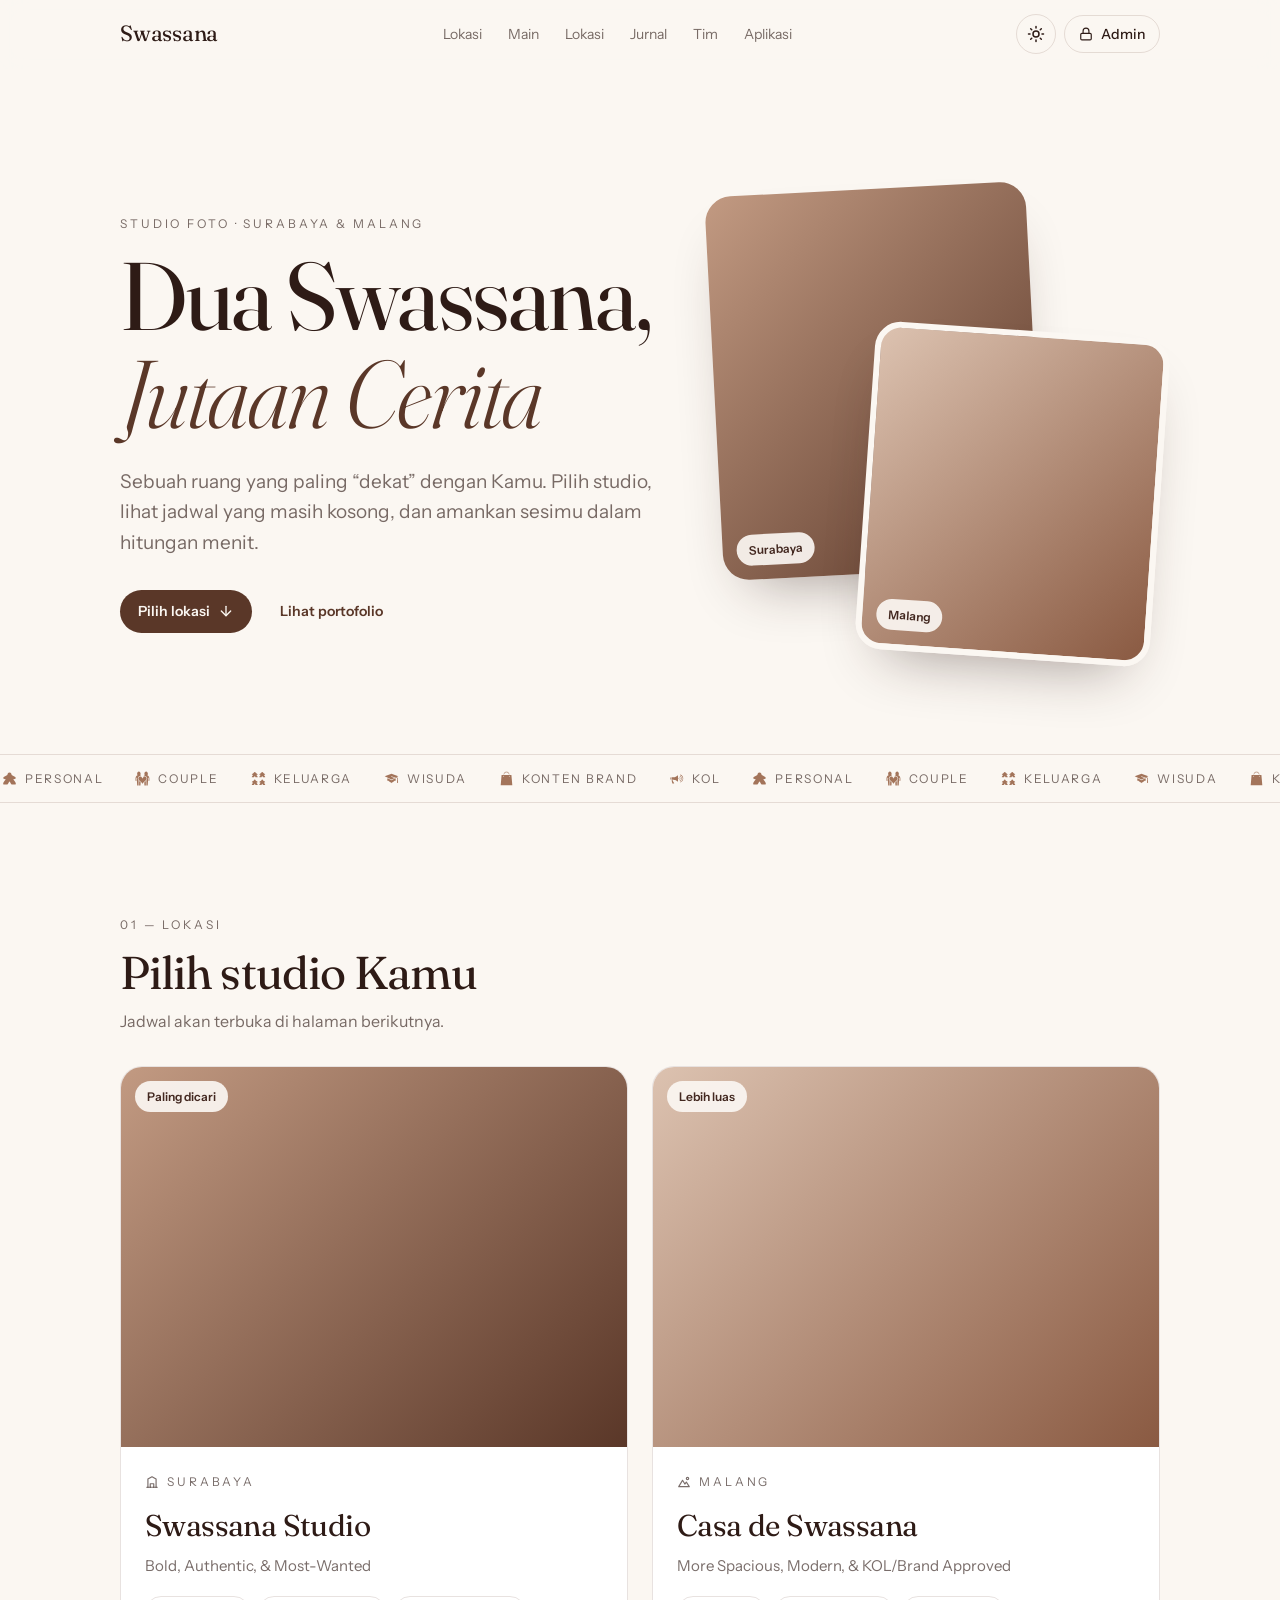
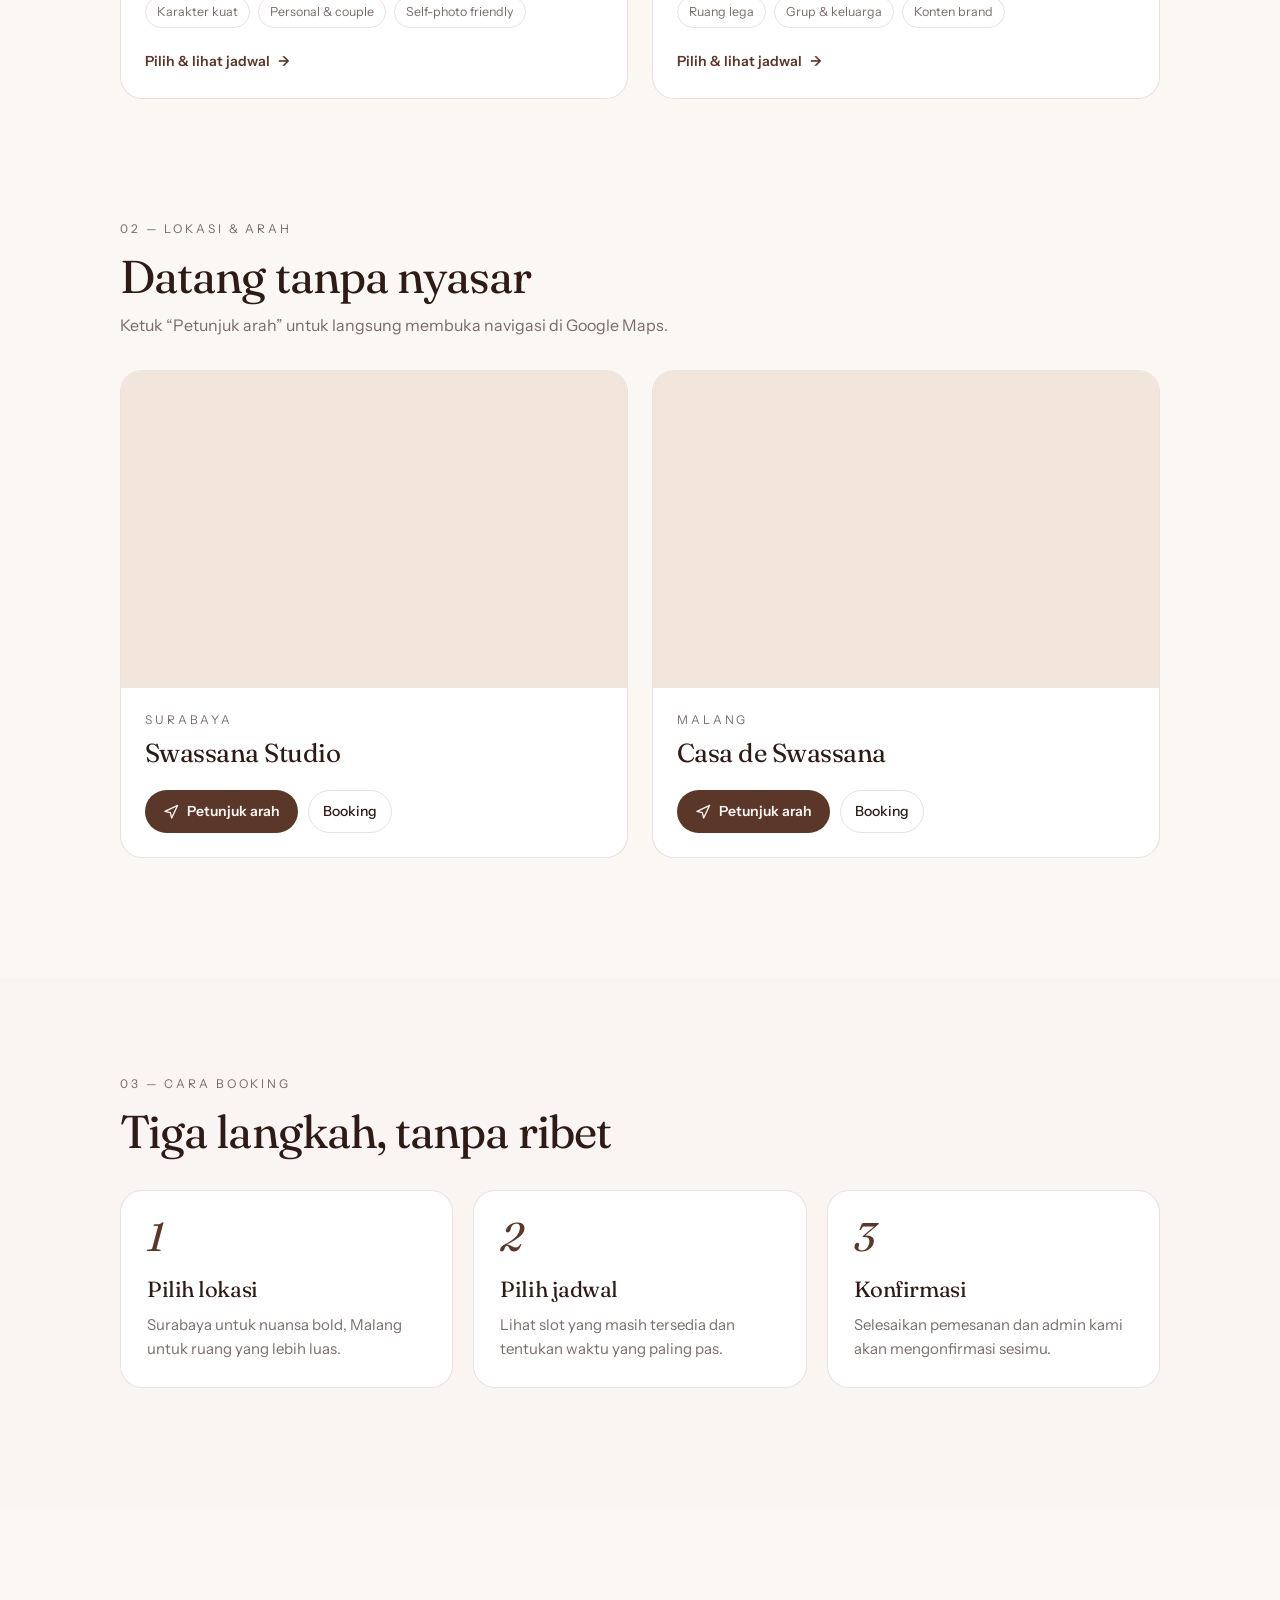
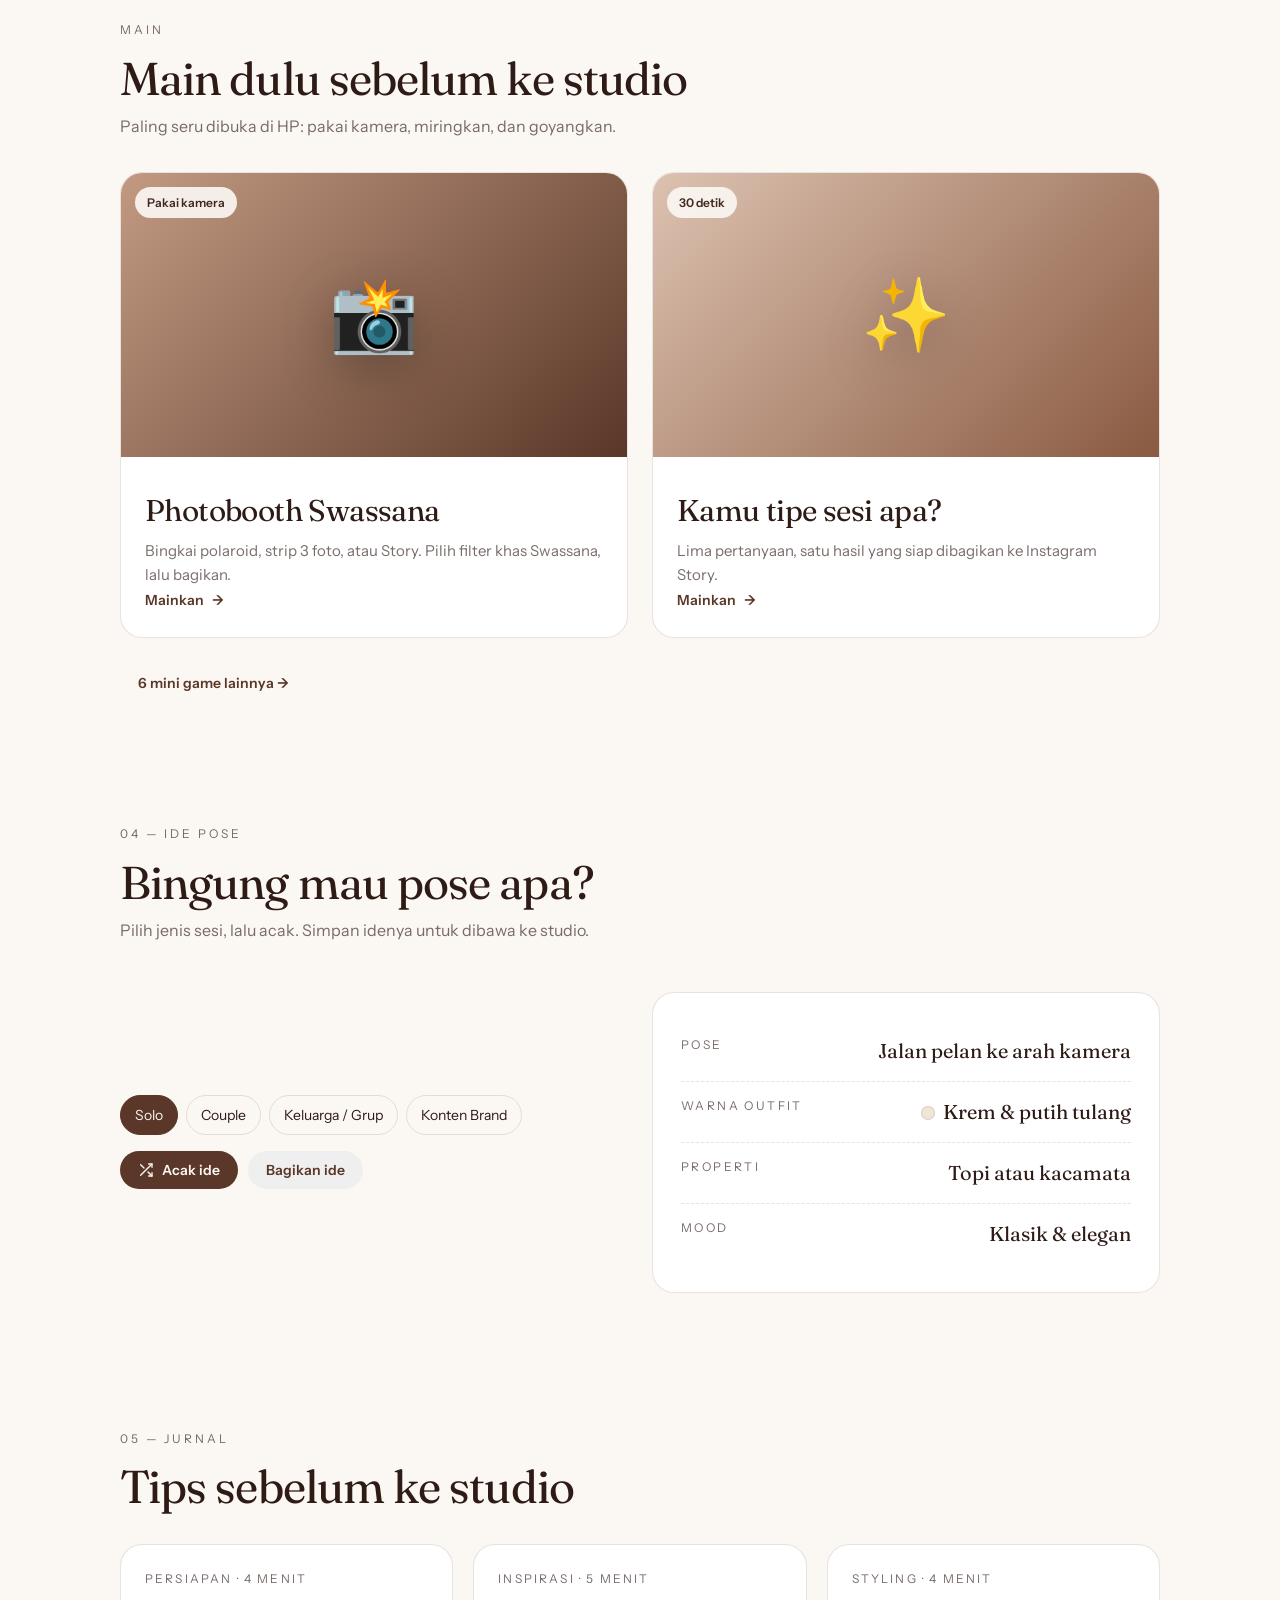
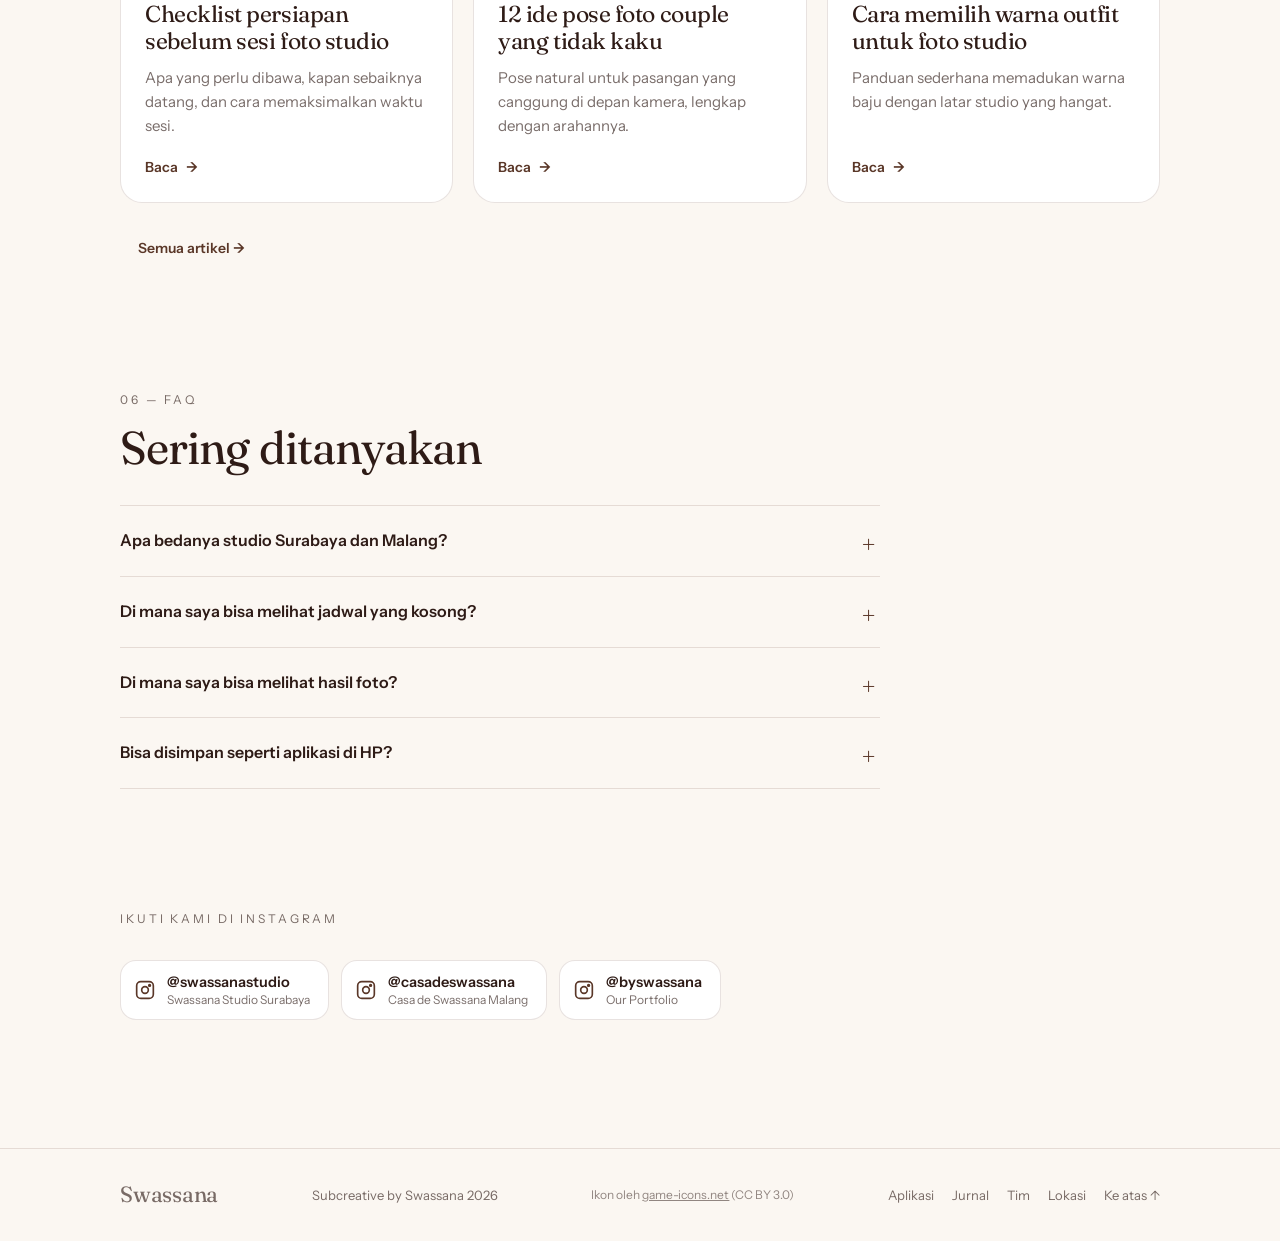
==== commit 41b2ebe2: "2026 restyle: Latte palette by default, palette picker, line icons, planner - Four palettes (Latte d" ====
--- a/index.html
+++ b/index.html
@@ -50,6 +50,7 @@
       if (app && !ok) document.documentElement.classList.add('locked');
     })();
   </script>
+  <script>var p = 'latte'; try { p = localStorage.getItem('sw-pal') || p; } catch (e) {} document.documentElement.dataset.pal = p;</script>
 </head>
 <body>
   <a class="skip" href="#lokasi">Lewati ke pilihan lokasi</a>
@@ -332,6 +333,17 @@
         <details class="reveal"><summary>Di mana saya bisa melihat jadwal yang kosong?</summary><p>Pilih salah satu lokasi di atas. Jadwal yang tersedia langsung tampil di halaman berikutnya.</p></details>
         <details class="reveal"><summary>Di mana saya bisa melihat hasil foto?</summary><p>Portofolio kami ada di Instagram <a href="https://instagram.com/byswassana" target="_blank" rel="noopener">@byswassana</a>.</p></details>
         <details class="reveal"><summary>Bisa disimpan seperti aplikasi di HP?</summary><p>Bisa. Di iPhone, buka di Safari lalu ketuk <b>Bagikan → Tambah ke Layar Utama</b>. Di Android, buka di Chrome lalu ketuk <b>⋮ → Instal aplikasi</b>.</p></details>
+      </div>
+    </section>
+
+    <!-- Palette picker (app only) -->
+    <section id="tampilan" class="wrap section app-only-block" data-tab="info">
+      <div class="section-head"><p class="eyebrow">Tampilan</p><h2>Pilih nuansa aplikasi</h2></div>
+      <div class="pal-picker" role="radiogroup" aria-label="Palet warna">
+        <button type="button" role="radio" data-pal="latte"><span class="sw" style="--a:#f6efe8;--b:#f4b79a;--c:#3a2a22"></span>Latte</button>
+        <button type="button" role="radio" data-pal="blush"><span class="sw" style="--a:#fbeee9;--b:#f7a8a0;--c:#e46f6f"></span>Blush Sand</button>
+        <button type="button" role="radio" data-pal="mist"><span class="sw" style="--a:#2a2320;--b:#c98f7a;--c:#f3e9e2"></span>Mocha Mist</button>
+        <button type="button" role="radio" data-pal="espresso"><span class="sw" style="--a:#0d0907;--b:#ff8a5c;--c:#fff6ef"></span>Espresso Glow</button>
       </div>
     </section>
 
@@ -465,5 +477,17 @@
   <script type="module" src="js/tabs.js"></script>
   <script type="module" src="js/login.js"></script>
   <script type="module" src="js/superapp.js"></script>
+  <script>
+    // Palette picker: switches live and is remembered on this device
+    (function () {
+      var root = document.documentElement, btns = document.querySelectorAll('.pal-picker [data-pal]');
+      var mark = function () { btns.forEach(function (b) { b.setAttribute('aria-checked', b.dataset.pal === root.dataset.pal); }); };
+      btns.forEach(function (b) { b.addEventListener('click', function () {
+        root.dataset.pal = b.dataset.pal; try { localStorage.setItem('sw-pal', b.dataset.pal); } catch (e) {}
+        mark(); try { navigator.vibrate && navigator.vibrate(8); } catch (e) {}
+      }); });
+      mark();
+    })();
+  </script>
 </body>
 </html>
--- a/style.css
+++ b/style.css
@@ -502,3 +502,377 @@
 .app-mode body { padding-bottom: calc(100px + env(safe-area-inset-bottom)); }
 .app-info { display: none; text-decoration: none; }
 .app-mode .app-info { display: inline-grid; }
+
+/* Login clock */
+.gate-clock { text-align: center; margin-top: 8px; }
+.clk { display: inline-flex; align-items: center; font-family: var(--display); font-weight: 300; font-size: clamp(76px, 25vw, 112px); line-height: 1; letter-spacing: -.02em; color: var(--text);
+  text-shadow: 0 10px 40px rgba(233, 193, 157, .25); font-variant-numeric: tabular-nums; }
+.dg { display: inline-block; height: 1em; overflow: hidden; width: .62em; text-align: center; }
+.dg-track { display: flex; flex-direction: column; transition: transform .7s cubic-bezier(.34, 1.56, .64, 1); }
+.dg-track b { height: 1em; font-weight: 300; }
+.colon { display: inline-block; margin: 0 .04em; transform: translateY(-.06em); color: var(--accent); animation: colon 2s ease-in-out infinite; }
+@keyframes colon { 0%, 100% { opacity: 1; } 50% { opacity: .35; } }
+.gate-date { margin: 10px 0 0; font-size: 15px; letter-spacing: .06em; color: var(--muted); text-transform: capitalize; }
+.gate h1 { font-size: clamp(30px, 9vw, 40px); }
+@media (max-height: 700px) { .clk { font-size: 62px; } .gate-date { margin-top: 4px; font-size: 13px; } .gate h1 { font-size: 26px; } }
+@media (prefers-reduced-motion: reduce) { .dg-track { transition: none; } .colon { animation: none; } }
+
+/* ===== Logo (login + app header) ===== */
+.logo { display: inline-flex; align-items: center; gap: 10px; border: 0; background: none; padding: 6px 8px; color: var(--text); cursor: pointer; text-decoration: none; font: inherit; -webkit-tap-highlight-color: transparent; }
+.logo-mark { width: 34px; height: 34px; border-radius: 50%; display: grid; place-items: center; font: italic 400 21px/1 var(--display); color: #2a1810;
+  background: linear-gradient(150deg, #f3d3b4, #c98a60); box-shadow: inset 0 1px 0 rgba(255, 250, 244, .7), 0 6px 16px -6px rgba(0, 0, 0, .6); padding-bottom: 2px; }
+.logo-word { display: inline-flex; font: 500 15px/1 var(--sans); letter-spacing: .32em; margin-right: -.32em; }
+.logo-word i { font-style: normal; display: inline-block; }
+.logo:active .logo-mark { transform: scale(.9); }
+.logo.pop .logo-mark { animation: logo-spin .8s cubic-bezier(.34, 1.56, .64, 1); }
+.logo.pop .logo-word i { animation: logo-wave .6s cubic-bezier(.34, 1.56, .64, 1) both; animation-delay: calc(var(--i) * 45ms + 80ms); }
+@keyframes logo-spin { from { transform: rotate(0) scale(.85); } to { transform: rotate(360deg) scale(1); } }
+@keyframes logo-wave { 0% { transform: none; } 40% { transform: translateY(-7px); color: var(--accent); } 100% { transform: none; } }
+@media (prefers-reduced-motion: reduce) { .logo.pop .logo-mark, .logo.pop .logo-word i { animation: none; } }
+.gate .logo { align-self: center; }
+.app-mode .nav-inner { justify-content: center; position: relative; }
+.app-mode .nav-actions { position: absolute; right: 16px; top: 50%; transform: translateY(-50%); }
+.app-mode .nav .brand { font-size: inherit; }
+/* very short screens (iPhone SE) */
+@media (max-height: 600px) {
+  .gate-inner { gap: 10px; }
+  .clk { font-size: 52px; }
+  .gate h1 { font-size: 22px; margin-bottom: 0; }
+  .gate .muted { display: none; }
+  .gate form { gap: 8px; }
+  .gate label { gap: 4px; }
+}
+
+/* ===== Glass icons on the home screen (layered light, no blur) ===== */
+.sa-ic { position: relative; overflow: hidden; isolation: isolate;
+  background:
+    linear-gradient(160deg, rgba(255, 255, 255, .26) 0%, rgba(255, 255, 255, .07) 40%, rgba(255, 255, 255, 0) 62%),
+    color-mix(in srgb, var(--c, #8a5a42) 46%, rgba(255, 240, 228, .05));
+  border: 1px solid rgba(255, 236, 220, .34);
+  box-shadow:
+    inset 0 1.5px 1px rgba(255, 255, 255, .55),
+    inset 0 -12px 20px -10px color-mix(in srgb, var(--c, #8a5a42) 85%, transparent),
+    inset 0 0 0 1px rgba(255, 255, 255, .05),
+    0 14px 26px -16px rgba(0, 0, 0, .95),
+    0 6px 24px -10px color-mix(in srgb, var(--c, #8a5a42) 70%, transparent);
+  transition: transform .25s cubic-bezier(.34, 1.56, .64, 1), box-shadow .25s; }
+/* glossy reflection across the top */
+.sa-ic::before { content: ""; position: absolute; left: 7%; right: 7%; top: 3%; height: 48%; z-index: 0; pointer-events: none;
+  border-radius: 45% 45% 50% 50% / 70% 70% 30% 30%;
+  background: linear-gradient(180deg, rgba(255, 255, 255, .42), rgba(255, 255, 255, .04)); transition: transform .35s ease; }
+/* soft rim light at the bottom + a light sweep on tap */
+.sa-ic::after { content: ""; position: absolute; inset: 0; z-index: 0; pointer-events: none;
+  background:
+    radial-gradient(60% 22% at 50% 96%, rgba(255, 238, 222, .45), transparent 70%),
+    linear-gradient(115deg, transparent 30%, rgba(255, 255, 255, .5) 48%, transparent 64%) no-repeat;
+  background-size: 100% 100%, 260% 100%; background-position: 0 0, 160% 0; }
+.sa-ic svg { position: relative; z-index: 1; filter: drop-shadow(0 2px 2.5px rgba(40, 20, 12, .45)); }
+.sa-ic svg path { fill: url(#sa-glyph); }
+a:active > .sa-ic, .sa-svc:active .sa-ic { transform: scale(.9); }
+a:active > .sa-ic::before, .sa-svc:active .sa-ic::before { transform: translateY(8%); }
+a:active > .sa-ic::after, .sa-svc:active .sa-ic::after, .sa-ic.shine::after { background-position: 0 0, -60% 0; transition: background-position .6s ease; }
+@media (prefers-reduced-motion: reduce) { .sa-ic, .sa-ic::before, .sa-ic::after { transition: none !important; } }
+/* banner illustrations get the same glassy glyph */
+.app-mode .sa-banner svg path { fill: url(#sa-glyph); }
+.app-mode .sa-banner svg { filter: drop-shadow(0 6px 10px rgba(30, 12, 8, .45)); opacity: .95; }
+.app-mode .nav { background: #2a1912; }
+
+.app-back { display: none; }
+.app-mode .app-back { display: inline-grid; position: absolute; left: 16px; top: 50%; transform: translateY(-50%); text-decoration: none; transition: transform .2s; }
+.app-mode .app-back:active { transform: translateY(-50%) scale(.88); }
+/* Glass logo mark: caramel glass tile, glossy top, rim light, frosted "S" */
+.logo-mark { position: relative; overflow: hidden; isolation: isolate; width: 36px; height: 36px; color: transparent;
+  background:
+    linear-gradient(160deg, rgba(255, 255, 255, .34) 0%, rgba(255, 255, 255, .08) 42%, rgba(255, 255, 255, 0) 64%),
+    color-mix(in srgb, #c98a60 58%, rgba(255, 240, 228, .08));
+  border: 1px solid rgba(255, 236, 220, .45);
+  box-shadow: inset 0 1.5px 1px rgba(255, 255, 255, .65), inset 0 -10px 16px -8px rgba(150, 82, 44, .9),
+    0 10px 20px -10px rgba(0, 0, 0, .9), 0 4px 18px -6px rgba(201, 138, 96, .7); }
+.logo-mark::before { content: ""; position: absolute; left: 8%; right: 8%; top: 4%; height: 46%; z-index: 0; pointer-events: none;
+  border-radius: 50% 50% 45% 45% / 70% 70% 30% 30%; background: linear-gradient(180deg, rgba(255, 255, 255, .55), rgba(255, 255, 255, .05)); }
+.logo-mark::after { content: "S"; position: absolute; inset: 0; z-index: 1; display: grid; place-items: center; padding-bottom: 2px;
+  font: italic 500 22px/1 var(--display);
+  background: linear-gradient(180deg, #fffaf5 10%, #f6dcc4 60%, #e2b48e 100%); -webkit-background-clip: text; background-clip: text; color: transparent;
+  filter: drop-shadow(0 1.5px 1.5px rgba(70, 35, 18, .55)); }
+.logo.pop .logo-mark::before { animation: gloss .8s ease; }
+@keyframes gloss { 0% { transform: translateY(0); } 40% { transform: translateY(14%); opacity: .6; } 100% { transform: none; } }
+
+/* ===================================================================
+   PS5 design rules (Swassana brown), whole app on touch devices
+   1. Focus = cream ring + soft glow + slight lift (on press / keyboard focus)
+   2. One big primary button (cream, dark text); secondary actions are round glass
+   3. Light, large titles over full-bleed art; small spaced eyebrow above
+   4. Rounded-square tiles and cards (radius 16-22), dark glass surfaces
+   5. Motion: 250-450ms ease-out, spring only for focus changes
+   =================================================================== */
+:root { --ps-ring: 0 0 0 2px #fbeee2, 0 0 0 5px rgba(251, 238, 226, .18), 0 0 26px 2px rgba(240, 201, 164, .35); --ps-ease: cubic-bezier(.2, .8, .2, 1); --ps-spring: cubic-bezier(.34, 1.56, .64, 1); }
+
+/* ---------- Home launcher ---------- */
+.app-mode .super { position: relative; min-height: calc(100dvh - 80px); padding: 0 0 20px; isolation: isolate; }
+.ps-art { position: absolute; left: 0; right: 0; top: -70px; height: 520px; z-index: -1; overflow: hidden; pointer-events: none;
+  -webkit-mask-image: linear-gradient(#000 45%, transparent 100%); mask-image: linear-gradient(#000 45%, transparent 100%); }
+.ps-bg { position: absolute; inset: 0; opacity: 0; transition: opacity .55s var(--ps-ease);
+  background: radial-gradient(80% 70% at 75% 30%, color-mix(in srgb, var(--c, #8a5a42) 70%, transparent), transparent 70%), linear-gradient(170deg, color-mix(in srgb, var(--c, #8a5a42) 45%, #1a0f0b), #1a0f0b 80%); }
+.ps-bg.show { opacity: 1; }
+.ps-bg img { width: 100%; height: 100%; object-fit: cover; opacity: .55; transform: scale(1.08); transition: transform 6s ease-out; }
+.ps-bg.show img { transform: scale(1); }
+.ps-bg::after { content: ""; position: absolute; inset: 0; background: linear-gradient(180deg, rgba(20, 11, 8, .55), rgba(20, 11, 8, .15) 35%, rgba(20, 11, 8, .7)); }
+.ps-glyph { position: absolute; right: -12%; top: 6%; width: 78%; aspect-ratio: 1; opacity: .16; transform: rotate(-8deg) scale(.96); transition: transform .9s var(--ps-ease); }
+.ps-bg.show .ps-glyph { transform: rotate(-8deg) scale(1); }
+.ps-glyph svg { width: 100%; height: 100%; color: #fbe9d8; }
+
+.ps-top { display: flex; justify-content: space-between; align-items: center; padding: 14px 16px 6px; }
+.ps-cats { display: flex; gap: 22px; }
+.ps-cats button { border: 0; background: none; padding: 6px 0; font: 600 17px var(--sans); color: rgba(247, 236, 226, .5); cursor: pointer; position: relative; transition: color .25s; }
+.ps-cats button[aria-selected="true"] { color: var(--text); }
+.ps-cats button::after { content: ""; position: absolute; left: 0; right: 0; bottom: 0; height: 2px; border-radius: 2px; background: var(--text); transform: scaleX(0); transition: transform .35s var(--ps-spring); }
+.ps-cats button[aria-selected="true"]::after { transform: scaleX(1); }
+.ps-tools { display: flex; align-items: center; gap: 12px; }
+.ps-tool { width: 38px; height: 38px; border-radius: 50%; border: 1px solid var(--line); background: rgba(255, 236, 220, .08); color: var(--text); display: grid; place-items: center; cursor: pointer; padding: 0; transition: transform .2s var(--ps-spring); }
+.ps-tool svg { width: 18px; height: 18px; }
+.ps-tool:active { transform: scale(.88); }
+.ps-time { font: 500 16px var(--sans); letter-spacing: .02em; font-variant-numeric: tabular-nums; }
+.ps-search { padding: 4px 16px 6px; position: relative; }
+.ps-search .sa-results { top: calc(100% - 2px); }
+
+.ps-row { display: flex; justify-content: space-between; align-items: center; gap: 4px; padding: 14px 14px 10px; min-height: 92px; }
+.ps-row.swap .ps-tile { animation: tile-in .45s var(--ps-ease) both; }
+.ps-row.swap .ps-tile:nth-child(2) { animation-delay: .03s; } .ps-row.swap .ps-tile:nth-child(3) { animation-delay: .06s; } .ps-row.swap .ps-tile:nth-child(4) { animation-delay: .09s; }
+.ps-row.swap .ps-tile:nth-child(5) { animation-delay: .12s; } .ps-row.swap .ps-tile:nth-child(6) { animation-delay: .15s; } .ps-row.swap .ps-tile:nth-child(7) { animation-delay: .18s; }
+@keyframes tile-in { from { opacity: 0; transform: translateX(18px); } }
+.ps-tile { border: 0; background: none; padding: 0; cursor: pointer; flex: 0 1 auto; -webkit-tap-highlight-color: transparent; }
+.ps-tile .sa-ic { width: clamp(38px, 10.6vw, 46px); height: clamp(38px, 10.6vw, 46px); border-radius: 13px; transition: width .4s var(--ps-spring), height .4s var(--ps-spring), border-radius .4s, box-shadow .3s, transform .2s; }
+.ps-tile.on .sa-ic { width: clamp(56px, 16vw, 66px); height: clamp(56px, 16vw, 66px); border-radius: 18px; box-shadow: var(--ps-ring), inset 0 1.5px 1px rgba(255, 255, 255, .55), 0 14px 26px -12px rgba(0, 0, 0, .9); animation: ring-pulse 2.4s ease-in-out infinite; }
+@keyframes ring-pulse { 50% { box-shadow: 0 0 0 2px #fbeee2, 0 0 0 7px rgba(251, 238, 226, .1), 0 0 34px 4px rgba(240, 201, 164, .45), inset 0 1.5px 1px rgba(255, 255, 255, .55), 0 14px 26px -12px rgba(0, 0, 0, .9); } }
+.ps-tile:active .sa-ic { transform: scale(.92); }
+
+.ps-hero { padding: 26px 18px 6px; min-height: 270px; display: flex; flex-direction: column; justify-content: flex-end; touch-action: pan-y; }
+.ps-hero.swap > * { animation: hero-in .45s var(--ps-ease) both; }
+.ps-hero.swap > *:nth-child(2) { animation-delay: .04s; } .ps-hero.swap > *:nth-child(3) { animation-delay: .08s; } .ps-hero.swap > *:nth-child(4) { animation-delay: .12s; }
+@keyframes hero-in { from { opacity: 0; transform: translateX(16px); } }
+.ps-eyebrow { margin: 0; font: 600 12px var(--sans); letter-spacing: .18em; text-transform: uppercase; color: var(--accent); }
+.ps-title { margin: 8px 0 8px; font: 300 clamp(32px, 9.5vw, 42px)/1.05 var(--display); letter-spacing: -.02em; color: var(--text); }
+.ps-desc { margin: 0 0 20px; color: var(--muted); font-size: 15px; max-width: 34ch; }
+.ps-actions { display: flex; align-items: center; gap: 12px; flex-wrap: wrap; }
+.ps-btn { display: inline-flex; align-items: center; justify-content: center; min-height: 52px; min-width: 168px; padding: 0 28px; border-radius: 999px; background: #fbeee2; color: #24150f; font: 700 16px var(--sans); text-decoration: none;
+  box-shadow: 0 12px 26px -12px rgba(0, 0, 0, .8); transition: transform .2s var(--ps-spring), box-shadow .25s; }
+.ps-btn:active { transform: scale(.95); box-shadow: var(--ps-ring); }
+.ps-city { display: inline-flex; align-items: center; gap: 8px; min-height: 52px; padding: 0 18px; border-radius: 999px; border: 1px solid var(--line); background: rgba(255, 236, 220, .1); color: var(--text); font: 600 14px var(--sans); cursor: pointer; transition: transform .2s var(--ps-spring); }
+.ps-city svg { width: 16px; height: 16px; }
+.ps-city b { opacity: .7; }
+.ps-city:active { transform: scale(.94); box-shadow: var(--ps-ring); }
+
+.ps-h { margin: 28px 18px 12px; font: 600 15px var(--sans); letter-spacing: .02em; color: var(--text); }
+.ps-acts { display: grid; grid-template-columns: 1fr 1fr; gap: 12px; padding: 0 16px; }
+.ps-card { display: flex; flex-direction: column; gap: 3px; text-decoration: none; color: var(--text); background: var(--surface); border: 1px solid var(--line); border-radius: 18px; padding: 8px 8px 12px; min-width: 0; transition: transform .25s var(--ps-spring), box-shadow .25s; }
+.ps-card-art { display: block; aspect-ratio: 16 / 10; border-radius: 12px; overflow: hidden; margin-bottom: 8px; background: linear-gradient(135deg, var(--a300), var(--a700)); }
+.ps-card-art img { width: 100%; height: 100%; object-fit: cover; }
+.ps-card-glyph { display: grid; place-items: center; width: 100%; height: 100%; background: radial-gradient(80% 90% at 70% 20%, color-mix(in srgb, var(--c) 75%, transparent), transparent 75%), linear-gradient(150deg, color-mix(in srgb, var(--c) 50%, #2a1810), #1d110c); }
+.ps-card-glyph svg { width: 42%; height: auto; aspect-ratio: 1; }
+.ps-card-glyph svg path { fill: url(#sa-glyph); }
+.ps-card b { font-weight: 600; font-size: 14px; line-height: 1.25; padding: 0 4px; overflow-wrap: anywhere; }
+.ps-card small { color: var(--muted); font-size: 12px; padding: 0 4px; }
+
+/* ---------- Whole app: PS5 focus ring + press on every interactive surface ---------- */
+.app-mode :is(.card, .map-card, .post, .steps li, .ig-btn, .idea-card, .member, .ps-card, .faq details, .sa-results a, .pill, .icon-btn, .chip):is(:active, :focus-visible) { box-shadow: var(--ps-ring); }
+.app-mode :is(.card, .map-card, .post, .ig-btn, .member, .ps-card, .pill, .chip):active { transform: scale(.97); }
+.app-mode :is(.card, .map-card, .post, .ig-btn, .member, .pill, .chip) { transition: transform .25s var(--ps-spring), box-shadow .25s, border-color .25s; }
+.app-mode :focus-visible { outline: none; box-shadow: var(--ps-ring); }
+.app-mode .section-head .eyebrow, .app-mode .page-hero .eyebrow, .app-mode .article .crumbs { letter-spacing: .18em; color: var(--accent); font-weight: 600; }
+.app-mode .section-head h2, .app-mode .page-hero h1, .app-mode .article h1 { font-weight: 300; letter-spacing: -.02em; }
+.app-mode .card, .app-mode .map-card, .app-mode .post, .app-mode .member, .app-mode .steps li { border-radius: 20px; }
+.app-mode .pill-solid { background: #fbeee2; color: #24150f; }
+.app-mode .tab-anim { animation: tab-in .4s var(--ps-ease); }
+@keyframes tab-in { from { opacity: 0; transform: translateX(16px); } }
+@media (prefers-reduced-motion: reduce) {
+  .ps-tile.on .sa-ic, .ps-row.swap .ps-tile, .ps-hero.swap > * { animation: none !important; }
+  .ps-bg, .ps-bg img, .ps-glyph { transition: none !important; }
+}
+.ps-city[hidden] { display: none; }
+.app-mode .nav-actions .pill { display: none; }
+@media (max-width: 360px) {
+  .ps-row { padding-inline: 10px; gap: 2px; }
+  .ps-tile .sa-ic { width: 34px; height: 34px; border-radius: 11px; }
+  .ps-tile.on .sa-ic { width: 50px; height: 50px; border-radius: 15px; }
+}
+
+/* Only the focused (leftmost) tile is sharp; the others sit back, softly blurred and dimmed */
+.ps-row { justify-content: flex-start; gap: 8px; }
+.ps-tile .sa-ic { filter: blur(1.6px) saturate(.85); opacity: .6; transition: width .4s var(--ps-spring), height .4s var(--ps-spring), border-radius .4s, box-shadow .3s, transform .2s, filter .35s ease, opacity .35s ease; }
+.ps-tile.on .sa-ic { filter: none; opacity: 1; }
+.ps-tile.on { margin-right: 6px; }
+@media (max-width: 360px) { .ps-row { gap: 5px; } .ps-tile.on { margin-right: 3px; } }
+
+/* Tile row v3: icons only (no square tile), glass glyphs; focused + 2 blurred neighbours, the rest vanish */
+.ps-row { justify-content: flex-start; align-items: center; gap: 22px; padding: 18px 22px 12px; min-height: 104px; overflow: hidden; }
+.ps-tile { position: relative; display: grid; place-items: center; transition: opacity .4s ease, filter .4s ease, transform .45s var(--ps-spring), width .4s var(--ps-spring), margin .4s; width: 40px; }
+.ps-glass { display: block; width: 40px; height: 40px; transition: width .45s var(--ps-spring), height .45s var(--ps-spring); }
+.ps-glass svg { width: 100%; height: 100%; overflow: visible;
+  filter: drop-shadow(0 1px 0 rgba(255, 255, 255, .55)) drop-shadow(0 6px 10px rgba(20, 10, 6, .55)) drop-shadow(0 0 14px color-mix(in srgb, var(--c) 75%, transparent)); }
+.ps-glass svg path { fill: url(#sa-glass); stroke: rgba(255, 248, 240, .7); stroke-width: 6; paint-order: stroke; }
+.ps-tile.on { width: 66px; }
+.ps-tile.on .ps-glass { width: 66px; height: 66px; }
+.ps-tile.on::after { content: ""; position: absolute; left: 50%; bottom: -14px; width: 22px; height: 3px; border-radius: 3px; translate: -50% 0; background: #fbeee2; box-shadow: 0 0 10px rgba(251, 238, 226, .8); animation: bar-in .45s var(--ps-spring); }
+@keyframes bar-in { from { width: 0; opacity: 0; } }
+.ps-tile.n1 { filter: blur(1.5px); opacity: .55; }
+.ps-tile.n2 { filter: blur(3px); opacity: .28; }
+.ps-tile.gone { opacity: 0; width: 0; margin-right: -22px; pointer-events: none; filter: blur(4px); }
+.ps-tile.on .ps-glass { animation: glass-pop .5s var(--ps-spring); }
+@keyframes glass-pop { from { transform: scale(.8); } }
+.ps-tile:active .ps-glass { transform: scale(.9); }
+@media (prefers-reduced-motion: reduce) { .ps-tile, .ps-glass, .ps-tile.on::after, .ps-tile.on .ps-glass { transition: none !important; animation: none !important; } }
+
+/* ===== Home fits exactly one screen: nothing split apart, sizes scale with screen height ===== */
+.app-mode .super { display: flex; flex-direction: column; height: calc(100dvh - var(--nav-h, 69px)); min-height: 0; padding-bottom: calc(92px + env(safe-area-inset-bottom)); overflow: hidden; }
+.app-mode body:has(.super.tab-on) { padding-bottom: 0; }
+.app-mode .super .ps-top { flex: none; padding-top: clamp(6px, 1.6vh, 14px); }
+.app-mode .super .ps-row { flex: none; min-height: 0; padding-top: clamp(10px, 2.4vh, 22px); padding-bottom: clamp(14px, 2.6vh, 22px); }
+.app-mode .super .ps-tile { width: clamp(40px, 6vh, 50px); }
+.app-mode .super .ps-glass { width: clamp(40px, 6vh, 50px); height: clamp(40px, 6vh, 50px); }
+.app-mode .super .ps-tile.on { width: clamp(64px, 11vh, 92px); }
+.app-mode .super .ps-tile.on .ps-glass { width: clamp(64px, 11vh, 92px); height: clamp(64px, 11vh, 92px); }
+/* hero sits right under the icons and grows to fill the middle */
+.app-mode .super .ps-hero { flex: 1 1 auto; min-height: 0; justify-content: flex-start; padding: clamp(6px, 1.6vh, 16px) 20px 0; }
+.app-mode .super .ps-title { font-size: clamp(34px, 6.4vh, 54px); margin: 6px 0 clamp(6px, 1.4vh, 12px); }
+.app-mode .super .ps-desc { font-size: clamp(14px, 2.1vh, 17px); margin-bottom: clamp(12px, 2.6vh, 24px); max-width: 30ch; }
+.app-mode .super .ps-btn, .app-mode .super .ps-city { min-height: clamp(48px, 7vh, 58px); }
+.app-mode .super .ps-btn { font-size: clamp(15px, 2.2vh, 18px); min-width: 180px; }
+/* activity: compact 2x2 at the bottom, image left + text right, nothing clipped */
+.app-mode .super .ps-h { flex: none; margin: 0 20px 10px; }
+.app-mode .super .ps-acts { flex: none; gap: 10px; padding: 0 16px; }
+.app-mode .super .ps-card { flex-direction: row; align-items: center; gap: 10px; padding: 8px; border-radius: 16px; min-height: 0; }
+.app-mode .super .ps-card-art { flex: none; width: clamp(40px, 6.4vh, 52px); height: clamp(40px, 6.4vh, 52px); aspect-ratio: auto; margin: 0; border-radius: 12px; }
+.app-mode .super .ps-card > b, .app-mode .super .ps-card > small { padding: 0; }
+.app-mode .super .ps-card { display: grid; grid-template-columns: auto 1fr; grid-template-rows: auto auto; column-gap: 10px; }
+.app-mode .super .ps-card-art { grid-row: 1 / span 2; }
+.app-mode .super .ps-card b { font-size: 13px; line-height: 1.2; display: -webkit-box; -webkit-line-clamp: 2; -webkit-box-orient: vertical; overflow: hidden; align-self: end; }
+.app-mode .super .ps-card small { font-size: 11.5px; align-self: start; white-space: nowrap; overflow: hidden; text-overflow: ellipsis; }
+.app-mode .super .ps-art { height: 100%; top: -70px; }
+/* very short screens: drop the description so everything still fits */
+/* hero keeps its natural size; the activity block sits at the bottom; JS (fit) removes extras if space runs out */
+.app-mode .super .ps-hero { flex: 0 0 auto; }
+.app-mode .super .ps-h { margin-top: auto; padding-top: 12px; }
+.app-mode .super.fit-1 .ps-card:nth-child(n+3) { display: none; }
+.app-mode .super.fit-2 .ps-desc { display: none; }
+.app-mode .super.fit-3 .ps-h, .app-mode .super.fit-3 .ps-acts { display: none; }
+.app-mode .super .ps-card small { white-space: normal; }
+
+/* =====================================================================
+   2026 layer (app layout + login): line icons, soft mesh glows, modern sans
+   titles, flat buttons, hairline surfaces. Four palettes via data-pal.
+   ===================================================================== */
+:root.app-mode, :root.locked .gate {
+  --bg: #0d0907; --bg-2: #1a120e; --surface: rgba(255, 255, 255, .06); --surface-2: rgba(255, 255, 255, .1);
+  --text: #fff6ef; --muted: rgba(255, 246, 239, .62); --line: rgba(255, 255, 255, .1);
+  --accent: #ffb385; --on-accent: #1a0f0a; --primary: #fff6ef; --on-primary: #140d0a;
+  --soft: #0d0907; --sat: 100%; --glow: .55;
+  --mesh-1: #ff8a5c; --mesh-2: #ff6f91; --mesh-3: #ffc46b;
+}
+/* B. Mocha Mist: soft dark, dusty pastels */
+:root.app-mode[data-pal="mist"], :root[data-pal="mist"] .gate {
+  --bg: #2a2320; --bg-2: #352c28; --surface: rgba(255, 244, 236, .07); --surface-2: rgba(255, 244, 236, .11);
+  --text: #f3e9e2; --muted: rgba(243, 233, 226, .62); --line: rgba(255, 244, 236, .1);
+  --accent: #e8b9a0; --on-accent: #2a2320; --primary: #f3e9e2; --on-primary: #2a2320;
+  --soft: #c9b8ae; --sat: 55%; --glow: .35; --mesh-1: #c98f7a; --mesh-2: #b98a9a; --mesh-3: #c9ae86;
+}
+/* C. Latte: light cream, mocha text, soft pastels */
+:root.app-mode[data-pal="latte"], :root[data-pal="latte"] .gate {
+  --bg: #f6efe8; --bg-2: #efe4da; --surface: rgba(255, 255, 255, .7); --surface-2: #fff;
+  --text: #3a2a22; --muted: rgba(58, 42, 34, .6); --line: rgba(58, 42, 34, .1);
+  --accent: #b86b4b; --on-accent: #fff; --primary: #3a2a22; --on-primary: #f6efe8;
+  --soft: #f6efe8; --sat: 62%; --glow: .45; --mesh-1: #f4b79a; --mesh-2: #f2b6c3; --mesh-3: #f3d6a1; color-scheme: light;
+}
+/* D. Blush Sand: light pastel pink + sand */
+:root.app-mode[data-pal="blush"], :root[data-pal="blush"] .gate {
+  --bg: #fbeee9; --bg-2: #f7e1da; --surface: rgba(255, 255, 255, .72); --surface-2: #fff;
+  --text: #4a2c2a; --muted: rgba(74, 44, 42, .6); --line: rgba(74, 44, 42, .09);
+  --accent: #e46f6f; --on-accent: #fff; --primary: #e46f6f; --on-primary: #fff;
+  --soft: #fbeee9; --sat: 70%; --glow: .5; --mesh-1: #f7a8a0; --mesh-2: #f5c2cf; --mesh-3: #f6d8b8; color-scheme: light;
+}
+:root.app-mode { background: var(--bg); }
+.app-mode body { color: var(--text); }
+.app-mode body::before, .gate { background:
+  radial-gradient(70% 45% at 10% 0%, color-mix(in oklab, var(--mesh-1) calc(var(--glow) * 60%), transparent), transparent 70%),
+  radial-gradient(60% 40% at 100% 30%, color-mix(in oklab, var(--mesh-2) calc(var(--glow) * 45%), transparent), transparent 70%),
+  radial-gradient(70% 50% at 40% 100%, color-mix(in oklab, var(--mesh-3) calc(var(--glow) * 40%), transparent), transparent 70%),
+  var(--bg); }
+.app-mode .nav { background: var(--bg); border-bottom-color: var(--line); }
+.app-mode h1, .app-mode h2, .app-mode h3, .app-mode .sa-h { font-family: var(--sans); font-weight: 650; letter-spacing: -.03em; color: var(--text); }
+.app-mode .section-head h2, .app-mode .page-hero h1, .app-mode .article h1 { font-weight: 650; }
+.app-mode .eyebrow { color: var(--accent); letter-spacing: .12em; }
+.app-mode :is(.card, .map-card, .post, .steps li, .ig-btn, .idea-card, .member, .ps-card, .sa-studio, .sa-game, .sa-search) { background: var(--surface); border: 1px solid var(--line); box-shadow: none; }
+.app-mode .pill-solid { background: var(--primary); color: var(--on-primary); }
+.app-mode .pill-outline { border-color: var(--line); color: var(--text); }
+.app-mode .card-link, .app-mode .num { color: var(--accent); }
+
+/* tile colours softened per palette */
+.app-mode { --tile: color-mix(in oklab, var(--c, #ff8a5c) var(--sat), var(--soft)); }
+
+/* home launcher, 2026 */
+.app-mode .ps-art { top: -70px; -webkit-mask-image: linear-gradient(#000 55%, transparent); mask-image: linear-gradient(#000 55%, transparent); }
+.app-mode .ps-bg { background: none; }
+.app-mode .ps-bg::after { display: none; }
+.app-mode .ps-bg i { position: absolute; border-radius: 50%; display: block; }
+.app-mode .ps-bg .m1 { width: 90%; aspect-ratio: 1; left: 30%; top: -18%; background: radial-gradient(closest-side, color-mix(in oklab, color-mix(in oklab, var(--c) var(--sat), var(--soft)) calc(var(--glow) * 120%), transparent), transparent); }
+.app-mode .ps-bg .m2 { width: 70%; aspect-ratio: 1; left: -20%; top: 10%; background: radial-gradient(closest-side, color-mix(in oklab, var(--mesh-2) calc(var(--glow) * 60%), transparent), transparent); }
+.app-mode .ps-bg .m3 { width: 60%; aspect-ratio: 1; left: 55%; top: 35%; background: radial-gradient(closest-side, color-mix(in oklab, var(--mesh-3) calc(var(--glow) * 50%), transparent), transparent); }
+.app-mode .ps-bg.show .m1 { animation: drift 12s ease-in-out infinite alternate; }
+@keyframes drift { to { transform: translate(-6%, 4%) scale(1.06); } }
+.app-mode .ps-cats { gap: 2px; padding: 3px; border-radius: 999px; background: var(--surface); border: 1px solid var(--line); }
+.app-mode .ps-cats button { padding: 7px 16px; border-radius: 999px; font: 600 14px var(--sans); color: var(--muted); transition: background .3s, color .3s; }
+.app-mode .ps-cats button::after { display: none; }
+.app-mode .ps-cats button[aria-selected="true"] { background: var(--primary); color: var(--on-primary); }
+.app-mode .ps-tool { background: var(--surface); border-color: var(--line); color: var(--text); }
+.app-mode .ps-time { color: var(--text); }
+/* tiles: line icons only */
+.app-mode .ps-glass svg { filter: none; color: var(--tile); stroke-width: 1.6; }
+.app-mode .ps-glass svg path, .app-mode .ps-glass svg * { fill: none !important; stroke: currentColor !important; paint-order: normal; }
+.app-mode .ps-tile.on .ps-glass svg { color: var(--text); stroke-width: 1.5; }
+.app-mode .ps-tile.on::after { background: var(--tile); box-shadow: none; width: 18px; }
+.app-mode .ps-tile.n1 { filter: blur(1.2px); opacity: .5; }
+.app-mode .ps-tile.n2 { filter: blur(2.4px); opacity: .25; }
+/* hero type */
+.app-mode .ps-eyebrow { color: var(--tile); letter-spacing: .1em; font-weight: 650; }
+.app-mode .ps-title { font-family: var(--sans); font-weight: 650; letter-spacing: -.035em; line-height: 1.02; }
+.app-mode .ps-desc { color: var(--muted); }
+.app-mode .ps-btn { background: var(--primary); color: var(--on-primary); box-shadow: none; }
+.app-mode .ps-city { background: var(--surface); border-color: var(--line); color: var(--text); }
+.app-mode .ps-h { color: var(--muted); font-weight: 600; letter-spacing: 0; }
+/* activity cards: flat, line icon on a soft tint */
+.app-mode .ps-card-glyph { background: color-mix(in oklab, var(--c) calc(var(--sat) * .28), var(--surface-2)); color: color-mix(in oklab, var(--c) var(--sat), var(--text)); }
+.app-mode .ps-card-glyph svg { width: 50%; }
+.app-mode .ps-card-glyph svg * { fill: none !important; stroke: currentColor !important; }
+.app-mode .sa-results, .app-mode .sa-city-menu { background: var(--bg-2); border-color: var(--line); }
+.app-mode .sa-results .sa-ic { background: color-mix(in oklab, var(--c) 25%, var(--surface-2)); border: 0; box-shadow: none; color: color-mix(in oklab, var(--c) var(--sat), var(--text)); }
+.app-mode .sa-results .sa-ic::before, .app-mode .sa-results .sa-ic::after { display: none; }
+.app-mode .sa-results .sa-ic svg * { fill: none !important; stroke: currentColor !important; }
+/* booking button: flat capsule */
+.tabbar.only-book .tb-book-main { background: var(--primary); color: var(--on-primary); border: 0; box-shadow: 0 12px 30px -14px rgba(0, 0, 0, .55); }
+.tabbar a.tb-book-main, .tabbar a.tb-book-main b { color: var(--on-primary); }
+.tabbar.only-book .tb-roll { background: var(--bg-2); color: var(--text); border: 1px solid var(--line); box-shadow: none; }
+.tb-roll-track b { font-family: var(--sans); font-style: normal; font-weight: 650; font-size: 18px; letter-spacing: -.02em; }
+/* logo: flat monogram */
+.app-mode .logo-mark, .gate .logo-mark { background: var(--primary); border: 0; box-shadow: none; }
+.app-mode .logo-mark::before, .gate .logo-mark::before { display: none; }
+.app-mode .logo-mark::after, .gate .logo-mark::after { background: none; -webkit-background-clip: initial; background-clip: initial; color: var(--on-primary); filter: none; font: 700 18px/1 var(--sans); font-style: normal; }
+.app-mode .logo-word, .gate .logo-word { color: var(--text); font-weight: 600; }
+/* login, 2026 */
+.gate .clk { font-family: var(--sans); font-weight: 500; letter-spacing: -.05em; text-shadow: none; color: var(--text); }
+.gate .colon { color: var(--accent); }
+.gate h1 { font-family: var(--sans); font-weight: 650; letter-spacing: -.03em; color: var(--text); }
+.gate h1 em { font-style: normal; color: var(--accent); }
+.gate input { background: var(--surface); border-color: var(--line); color: var(--text); box-shadow: none; }
+.gate .pill-solid { background: var(--primary) !important; color: var(--on-primary) !important; }
+.gate .muted, .gate-date, .gate label { color: var(--muted); }
+.app-mode .ps-glass svg * { stroke-width: 1.6 !important; }
+.app-mode .ps-tile.on .ps-glass svg * { stroke-width: 1.4 !important; }
+
+.app-only-block { display: none; }
+.app-mode .app-only-block { display: block; }
+.pal-picker { display: grid; grid-template-columns: 1fr 1fr; gap: 10px; }
+.pal-picker button { display: flex; align-items: center; gap: 12px; padding: 12px; border-radius: 18px; border: 1px solid var(--line); background: var(--surface); color: var(--text); font: 600 14px var(--sans); cursor: pointer; text-align: left; min-height: 60px; transition: transform .2s cubic-bezier(.34, 1.56, .64, 1), box-shadow .2s; }
+.pal-picker button:active { transform: scale(.96); }
+.pal-picker button[aria-checked="true"] { box-shadow: 0 0 0 2px var(--accent); }
+.pal-picker .sw { flex: none; width: 34px; height: 34px; border-radius: 50%; background: conic-gradient(var(--a) 0 50%, var(--b) 50% 80%, var(--c) 80% 100%); box-shadow: inset 0 0 0 1px rgba(0, 0, 0, .1); }
+/* light palettes: keep the PS5 focus ring visible on light backgrounds */
+:root[data-pal="latte"], :root[data-pal="blush"] { --ps-ring: 0 0 0 2px var(--accent), 0 0 0 5px color-mix(in oklab, var(--accent) 22%, transparent); }
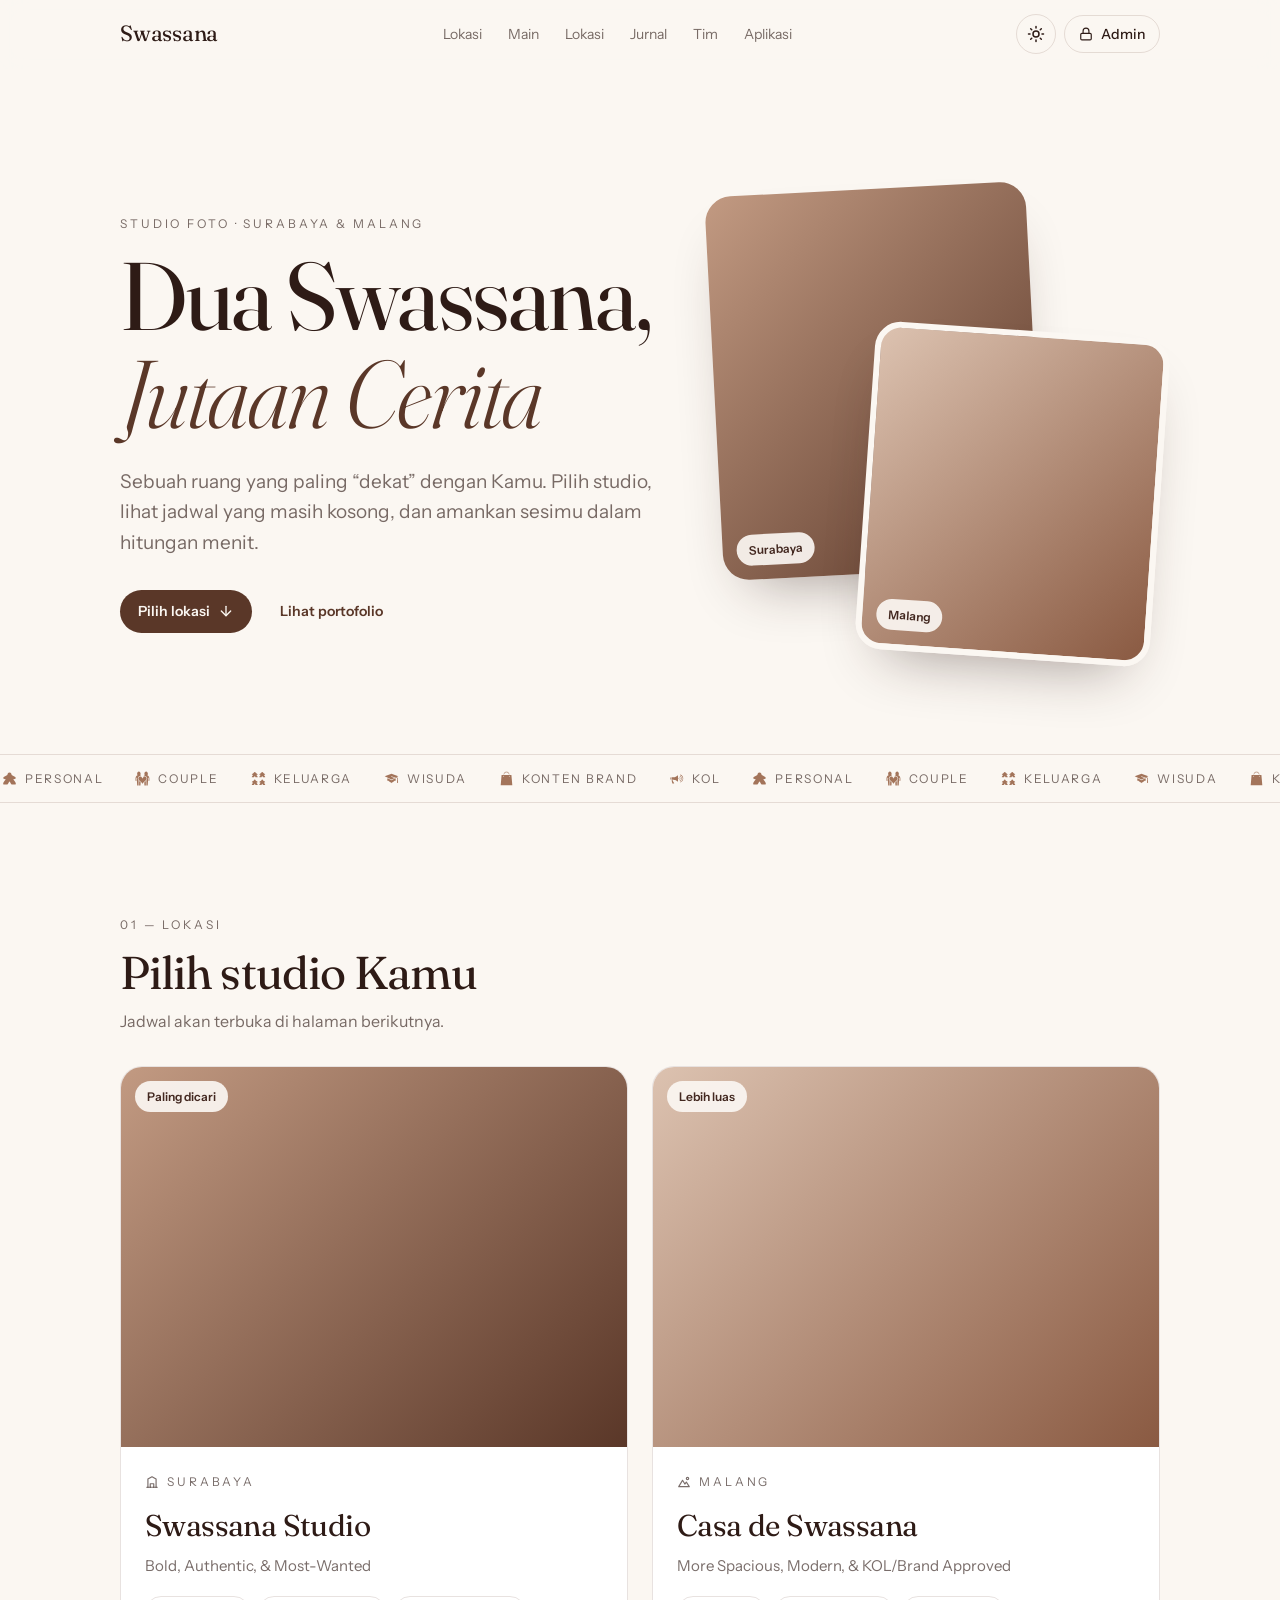
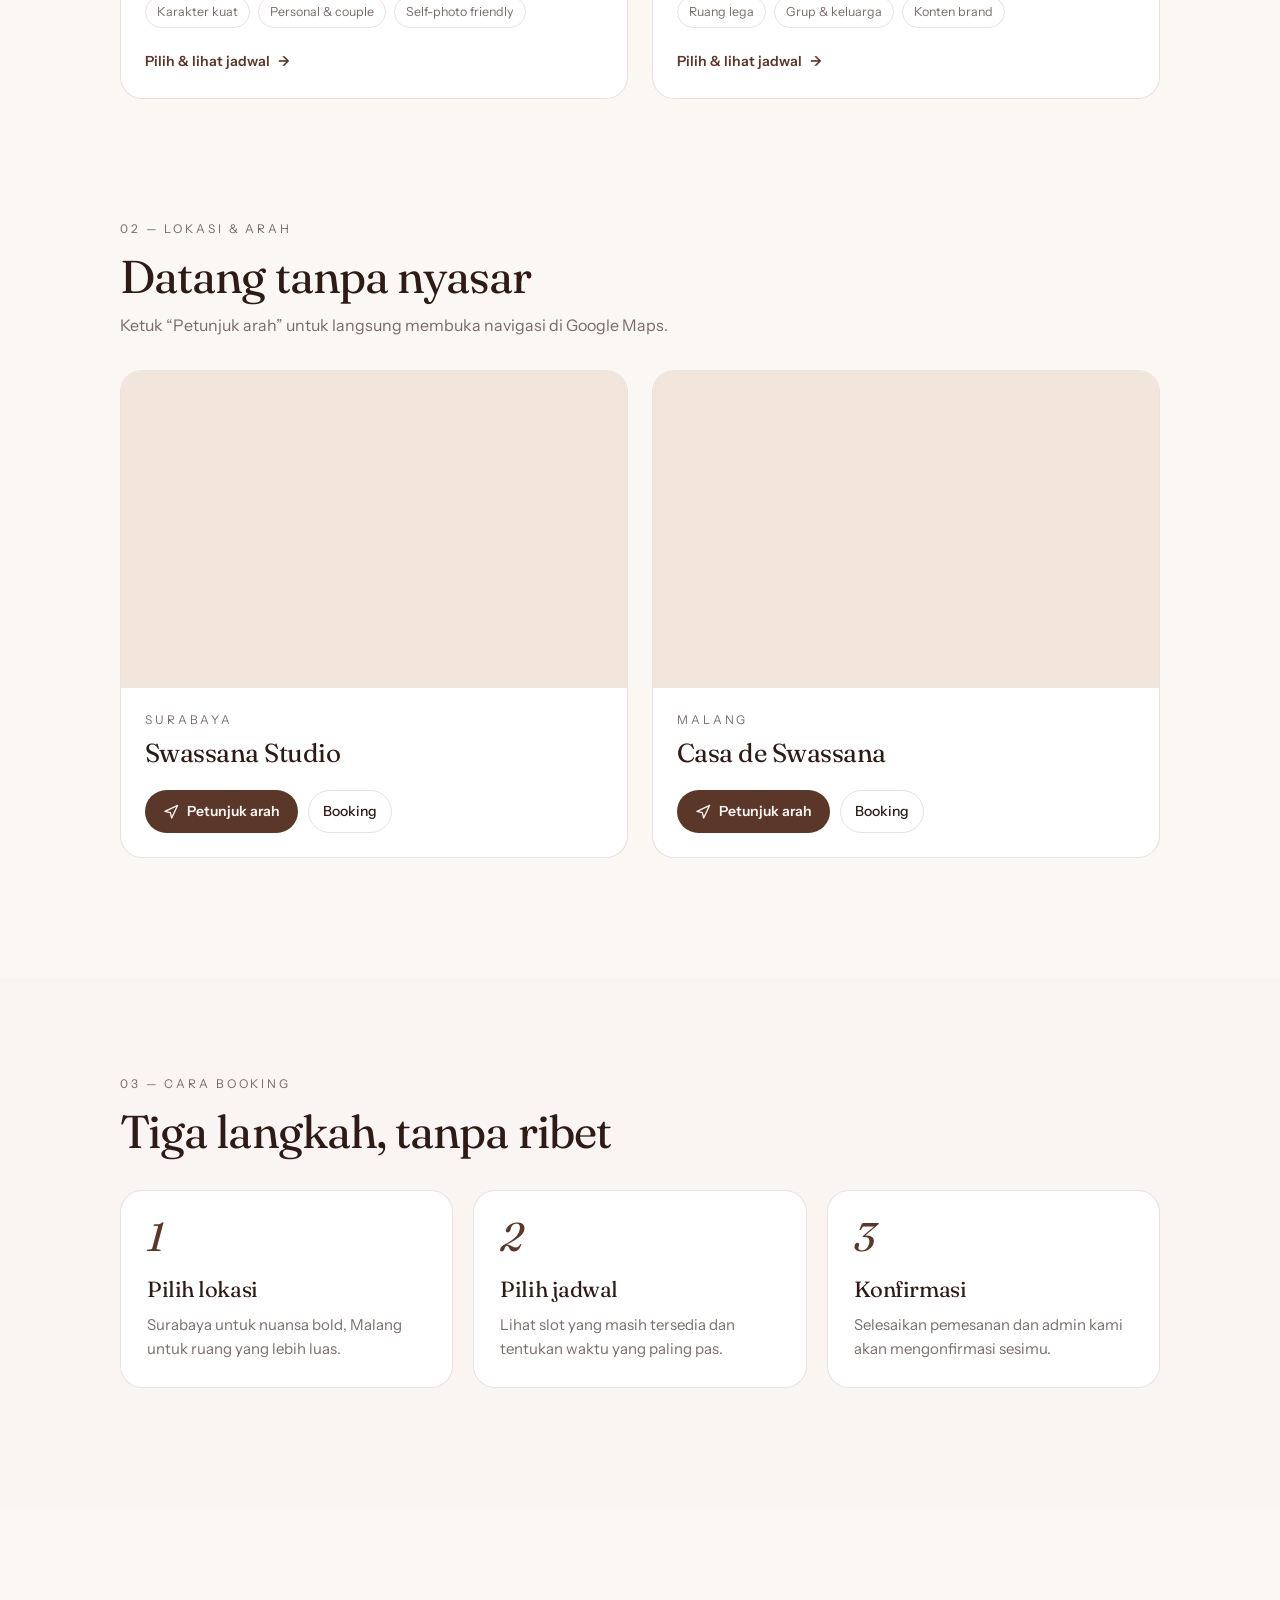
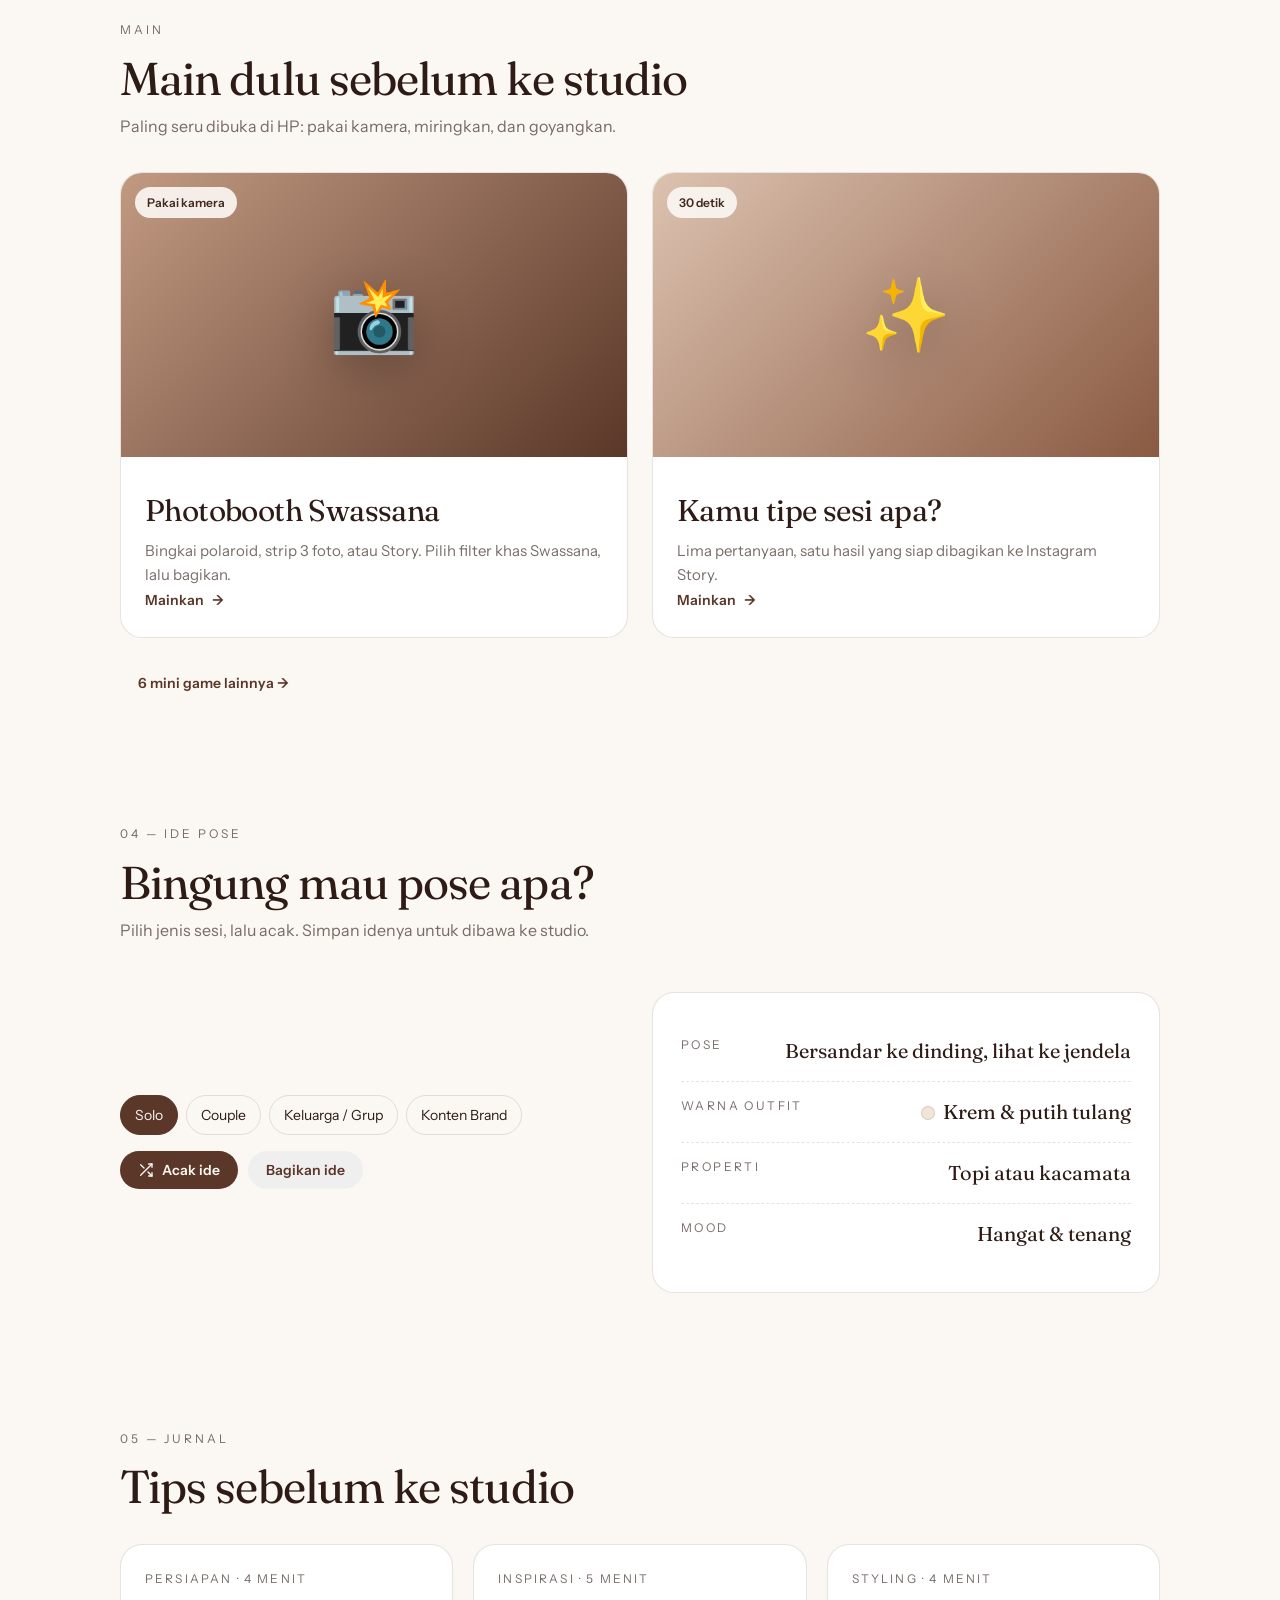
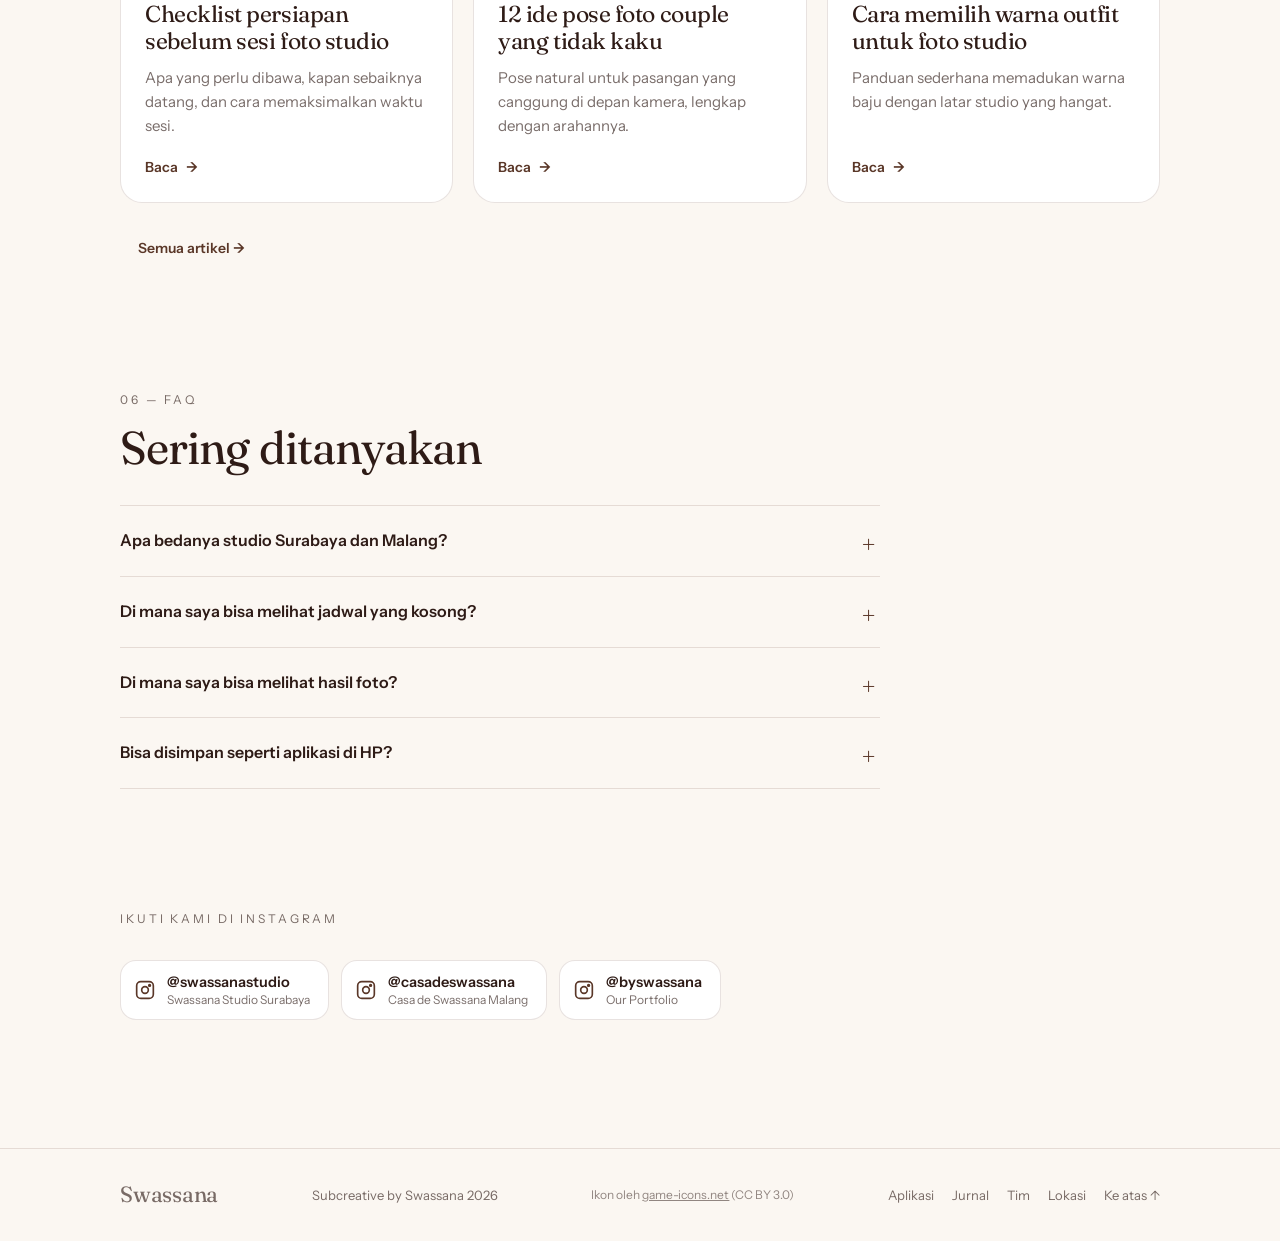
==== commit 37bb139e: "App mode: opening splash with lens-iris reveal, logout button with farewell outro Co-Authored-By: Cl" ====
--- a/index.html
+++ b/index.html
@@ -48,6 +48,9 @@
       var app = matchMedia('(display-mode: standalone), (hover: none) and (pointer: coarse)').matches, ok = false;
       try { ok = localStorage.getItem('sw-auth') === 'b58f51929f7fe337cebc3a7fc162673d510b757fdfc439d7aed4947f7561fc90'; } catch (e) {}
       if (app && !ok) document.documentElement.classList.add('locked');
+      // opening splash once per session (js/intro.js); hide the page until it is up
+      var seen = false; try { seen = sessionStorage.getItem('sw-intro'); } catch (e) {}
+      if (app && !seen && !matchMedia('(prefers-reduced-motion: reduce)').matches) document.documentElement.classList.add('intro-pending');
     })();
   </script>
   <script>var p = 'latte'; try { p = localStorage.getItem('sw-pal') || p; } catch (e) {} document.documentElement.dataset.pal = p;</script>
@@ -475,6 +478,7 @@
     });
   </script>
   <script type="module" src="js/tabs.js"></script>
+  <script type="module" src="js/intro.js"></script>
   <script type="module" src="js/login.js"></script>
   <script type="module" src="js/superapp.js"></script>
   <script>
--- a/style.css
+++ b/style.css
@@ -305,7 +305,7 @@
 .app-mode .band { margin-top: 0; padding-bottom: 40px; }
 
 /* ===== Login gate (app layout only) ===== */
-.locked body > *:not(.gate) { display: none !important; }
+.locked body > *:not(.gate):not(.intro) { display: none !important; }
 .locked body { padding-bottom: 0; }
 .gate { position: fixed; inset: 0; z-index: 100; background: var(--bg); overflow-y: auto; transition: opacity .35s, transform .35s; }
 .gate.gate-out { opacity: 0; transform: scale(1.03); }
@@ -876,3 +876,160 @@
 .pal-picker .sw { flex: none; width: 34px; height: 34px; border-radius: 50%; background: conic-gradient(var(--a) 0 50%, var(--b) 50% 80%, var(--c) 80% 100%); box-shadow: inset 0 0 0 1px rgba(0, 0, 0, .1); }
 /* light palettes: keep the PS5 focus ring visible on light backgrounds */
 :root[data-pal="latte"], :root[data-pal="blush"] { --ps-ring: 0 0 0 2px var(--accent), 0 0 0 5px color-mix(in oklab, var(--accent) 22%, transparent); }
+
+/* Login polaroid clock */
+.gate-clock { display: grid; place-items: center; margin-top: 4px; }
+.gpol { width: min(56vw, 220px); background: #fff; padding: 9px 9px 0; border-radius: 4px; box-shadow: 0 22px 40px -22px rgba(58, 42, 34, .55), 0 2px 6px rgba(58, 42, 34, .08); transform: rotate(-3deg); cursor: pointer; -webkit-tap-highlight-color: transparent; }
+.gpol-ph { aspect-ratio: 1; display: grid; place-items: center; position: relative; overflow: hidden; border-radius: 1px;
+  background: radial-gradient(80% 70% at 30% 20%, rgba(255, 255, 255, .45), transparent 60%), linear-gradient(150deg, var(--p1, #f4b79a), var(--p2, #e46f6f));
+  font: 600 clamp(40px, 13vw, 54px)/1 var(--sans); letter-spacing: -.05em; color: rgba(255, 255, 255, .95); font-variant-numeric: tabular-nums; }
+.gpol-ph::after { content: ""; position: absolute; inset: 0; background: #2c201b; opacity: 0; pointer-events: none; }
+.gpol.dev .gpol-ph::after { animation: pol-develop 3.2s ease-out forwards; }
+@keyframes pol-develop { from { opacity: 1; } 35% { opacity: .75; } to { opacity: 0; } }
+.gpol-cap { margin: 0; padding: 10px 4px 13px; text-align: center; font: italic 400 15px/1.2 var(--display); color: #3a2a22; }
+.gpol.drop { animation: pol-drop .9s cubic-bezier(.34, 1.56, .64, 1); }
+@keyframes pol-drop { from { transform: translateY(-60px) rotate(-14deg); opacity: 0; } to { transform: rotate(-3deg); opacity: 1; } }
+.gpol.shake { animation: pol-shake .6s ease; }
+@keyframes pol-shake { 20% { transform: rotate(4deg) translateX(4px); } 45% { transform: rotate(-8deg) translateX(-4px); } 70% { transform: rotate(1deg); } 100% { transform: rotate(-3deg); } }
+@media (max-height: 700px) { .gpol { width: min(42vw, 170px); padding: 7px 7px 0; } .gpol-ph { font-size: clamp(32px, 10vw, 42px); } .gpol-cap { padding: 7px 4px 9px; font-size: 13px; } }
+@media (max-height: 600px) { .gpol { width: 120px; } .gpol-ph { font-size: 28px; } .gpol-cap { font-size: 11.5px; } }
+@media (prefers-reduced-motion: reduce) { .gpol, .gpol-ph::after { animation: none !important; } }
+.gpol { width: min(46vw, 190px); }
+.gpol-ph { font-size: clamp(36px, 11vw, 48px); }
+@media (max-height: 800px) { .gate-inner { gap: 20px; } .gpol { width: min(40vw, 160px); } .gpol-ph { font-size: clamp(32px, 9.5vw, 40px); } .gpol-cap { font-size: 13px; padding: 8px 4px 10px; } }
+@media (max-height: 600px) { .gpol { width: 120px; } .gpol-ph { font-size: 28px; } }
+@media (max-height: 820px) { .gate-inner { gap: 14px; padding-top: calc(14px + env(safe-area-inset-top)); padding-bottom: calc(18px + env(safe-area-inset-bottom)); } .gate .muted { display: none; } .gate form { gap: 10px; } }
+@media (max-height: 600px) { .gate-inner { gap: 10px; } .gate h1 { font-size: 20px; } .gate input, .gate .big-btn { min-height: 44px; } }
+
+/* Login clock modes: Kalimat <-> Polaroid every 5 minutes, crossfading in the same spot */
+.gate-clock { display: grid; place-items: center; }
+.gate-clock > * { grid-area: 1 / 1; transition: opacity .6s ease, transform .6s cubic-bezier(.2, .8, .2, 1); }
+.gate-clock[data-mode="kal"] .gpol, .gate-clock[data-mode="pol"] .gkal { opacity: 0; transform: scale(.94); pointer-events: none; }
+.gkal { width: 100%; text-align: left; align-self: center; }
+.gkal p { margin: 0; font: 650 clamp(28px, 8.4vw, 38px)/1.08 var(--sans); letter-spacing: -.035em; color: var(--text); }
+.gkal p span { display: inline-block; }
+.gkal p .num { color: var(--accent); }
+.gkal p.rise span { animation: kal-rise .6s cubic-bezier(.34, 1.56, .64, 1) both; }
+@keyframes kal-rise { from { opacity: 0; transform: translateY(10px); } }
+.gkal small { display: block; margin-top: 10px; color: var(--muted); font-size: 14px; letter-spacing: .02em; }
+@media (max-height: 700px) { .gkal p { font-size: clamp(22px, 7vw, 28px); } .gkal small { margin-top: 6px; font-size: 12.5px; } }
+@media (prefers-reduced-motion: reduce) { .gate-clock > *, .gkal p.rise span { transition: none; animation: none !important; } }
+.gkal p .num { font-family: var(--display); font-style: italic; font-weight: 500; font-size: 1.04em; letter-spacing: -.02em; color: var(--accent); }
+@media (max-height: 920px) { .gate-inner { gap: 14px; } .gate .muted { display: none; } .gate form { gap: 10px; } .gkal p { font-size: clamp(26px, 7.6vw, 34px); } }
+@media (max-height: 600px) { .gate-inner { gap: 10px; } .gpol { width: 116px; } .gpol-ph { font-size: 27px; } .gpol-cap { padding: 5px 2px 7px; font-size: 11px; } .gkal p { font-size: 22px; } }
+
+/* the icon row is a touch target across its full width (empty space = "next") */
+.app-mode .ps-row { touch-action: pan-y; cursor: pointer; -webkit-user-select: none; user-select: none; }
+
+/* Rotating multilingual greeting (login) */
+.hello-tag { margin: 0 0 6px; font: 600 11.5px var(--sans); letter-spacing: .12em; text-transform: uppercase; color: var(--muted); }
+.gate h1.hello { min-height: 2.2em; margin: 0; }
+.gate h1.hello .h1l, .gate h1.hello .h2l { display: inline-block; }
+.gate h1.hello.dict .h1l { font-family: var(--display); font-style: italic; font-weight: 500; color: var(--accent); letter-spacing: -.02em; }
+.gate h1.hello.dict .h2l { font-size: .52em; line-height: 1.3; font-weight: 500; color: var(--muted); margin-top: 4px; letter-spacing: -.01em; }
+.swap { animation: hello-in .6s cubic-bezier(.2, .8, .2, 1); }
+@keyframes hello-in { from { opacity: 0; transform: translateY(8px); } }
+@media (prefers-reduced-motion: reduce) { .swap { animation: none; } }
+
+.hello-tag { display: flex; align-items: center; gap: 8px; }
+.hello-tag .lc { display: inline-grid; place-items: center; min-width: 30px; height: 20px; padding: 0 6px; border-radius: 6px; border: 1px solid var(--line); background: var(--surface); color: var(--accent); font: 700 10.5px var(--sans); letter-spacing: .08em; }
+/* sbctv. badge replaces the "S" monogram */
+.logo-mark, .app-mode .logo-mark, .gate .logo-mark { width: 44px; height: 44px; padding: 0; border: 0; background: url(icons/sbctv-128.png) center / cover no-repeat; box-shadow: 0 6px 16px -8px rgba(0, 0, 0, .45); color: transparent; font-size: 0; }
+.logo-mark::before, .logo-mark::after, .app-mode .logo-mark::after, .gate .logo-mark::after { display: none !important; content: none; }
+.gate .logo .logo-mark { width: 52px; height: 52px; }
+.gate h1.hello.dict .h1l { font-size: .82em; }
+.hello-tag { margin: 0 0 2px; line-height: 18px; }
+.hello-tag .lc { height: 18px; min-width: 28px; font-size: 10px; }
+.gate h1.hello { min-height: 2.12em; }
+@media (max-height: 920px) { .gate-inner { gap: 12px; } }
+@media (max-height: 600px) { .gate-inner { gap: 8px; } }
+
+.hello-tag .crest { flex: none; width: 20px; height: 22px; filter: drop-shadow(0 2px 3px rgba(58, 42, 34, .25)); }
+.hello-tag { gap: 9px; }
+.hello-tag .crest { filter: drop-shadow(0 3px 5px rgba(0, 0, 0, .28)); }
+
+/* ===== Greeting transition: letters out -> crest coin-flip -> letters in, second line ink-wipe (no blur) ===== */
+.gate h1.hello .wd { display: inline-block; white-space: nowrap; }
+.gate h1.hello .ch { display: inline-block; will-change: transform, opacity; }
+.gate h1.hello.in .ch { animation: ch-in .75s cubic-bezier(.2, .9, .25, 1) both; animation-delay: calc(var(--i) * 26ms); }
+@keyframes ch-in { 0% { opacity: 0; transform: translateY(.5em) rotate(6deg); } 55% { opacity: 1; } 100% { opacity: 1; transform: none; } }
+.gate h1.hello.out .ch { animation: ch-out .3s cubic-bezier(.5, 0, .75, 0) both; animation-delay: calc(var(--i) * 12ms); }
+@keyframes ch-out { to { opacity: 0; transform: translateY(-.35em) rotate(-3deg); } }
+.gate h1.hello.in .h2l { animation: ink-wipe 1s cubic-bezier(.65, 0, .25, 1) .22s both; }
+@keyframes ink-wipe { from { clip-path: inset(0 100% 0 0); opacity: .2; } to { clip-path: inset(0 0 0 0); opacity: 1; } }
+.gate h1.hello.out .h2l { animation: line-out .28s ease-in both; }
+@keyframes line-out { to { opacity: 0; transform: translateY(-4px); } }
+.hello-tag { perspective: 300px; }
+.hello-tag.in .crest { animation: coin-in .7s cubic-bezier(.34, 1.56, .64, 1) both; }
+@keyframes coin-in { from { transform: rotateY(-90deg) scale(.9); } to { transform: none; } }
+.hello-tag.out .crest { animation: coin-out .26s ease-in both; }
+@keyframes coin-out { to { transform: rotateY(90deg) scale(.9); } }
+.hello-tag.in .tg { animation: tag-in .6s cubic-bezier(.2, .8, .2, 1) .08s both; display: inline-block; }
+@keyframes tag-in { from { opacity: 0; transform: translateX(-10px); letter-spacing: .3em; } }
+.hello-tag.out .tg { animation: line-out .24s ease-in both; display: inline-block; }
+.gate h1.hello.swap, .hello-tag.swap { animation: none; }
+@media (prefers-reduced-motion: reduce) { .gate h1.hello .ch, .gate h1.hello .h2l, .hello-tag .crest, .hello-tag .tg { animation: none !important; } }
+.hello-tag .crest { filter: drop-shadow(0 3px 6px rgba(58, 42, 34, .14)); }
+.hello-tag .crest { width: 20px; height: 20px; color: var(--text); opacity: .72; filter: none; }
+
+/* ---------- Opening splash and logout outro (js/intro.js) ---------- */
+@property --iris { syntax: '<length>'; inherits: false; initial-value: 0px; }
+html.intro-pending { background: #f6efe8; }
+html.intro-pending[data-pal="espresso"], html.intro-pending[data-pal="mist"] { background: #1a120e; }
+html.intro-pending body { visibility: hidden; animation: intro-failsafe 0s 3s forwards; }
+@keyframes intro-failsafe { to { visibility: visible; } }
+.intro { position: fixed; inset: 0; z-index: 1000; display: grid; place-items: center; overflow: hidden;
+  background: var(--bg); color: var(--text); --iris: 0px;
+  -webkit-mask: radial-gradient(circle at 50% 46%, transparent var(--iris), #000 calc(var(--iris) + 1px));
+          mask: radial-gradient(circle at 50% 46%, transparent var(--iris), #000 calc(var(--iris) + 1px)); }
+.intro-glow { position: absolute; inset: -20%; opacity: .55;
+  background: radial-gradient(40% 30% at 30% 30%, var(--mesh-1, #f4b79a), transparent 70%),
+              radial-gradient(40% 30% at 72% 62%, var(--mesh-2, #f2b6c3), transparent 70%),
+              radial-gradient(35% 25% at 40% 80%, var(--mesh-3, #f3d6a1), transparent 70%);
+  animation: intro-drift 2.4s ease-out both; }
+@keyframes intro-drift { from { transform: rotate(-8deg) scale(1.15); opacity: 0; } to { transform: none; opacity: .55; } }
+.intro-mid { position: relative; display: grid; justify-items: center; gap: 14px; margin-top: -8vh; }
+.intro-badge { width: 92px; height: 92px; border-radius: 50%; background: url(icons/sbctv.png) center / cover no-repeat;
+  box-shadow: 0 18px 40px -16px rgba(58, 42, 34, .55), inset 0 1px 0 rgba(255, 255, 255, .5);
+  animation: intro-pop .9s cubic-bezier(.34, 1.56, .64, 1) .1s both; }
+@keyframes intro-pop { 0% { transform: scale(.3) rotate(-120deg); opacity: 0; } 60% { opacity: 1; } 100% { transform: none; opacity: 1; } }
+.intro-ring { position: absolute; top: 46px; left: 50%; width: 92px; height: 92px; margin: -46px 0 0 -46px; border-radius: 50%;
+  border: 1.5px solid var(--accent); opacity: 0; animation: intro-ring 1.3s cubic-bezier(.2, .7, .2, 1) .45s both; }
+.intro-ring.r2 { animation-delay: .7s; }
+@keyframes intro-ring { 0% { transform: scale(.9); opacity: .7; } 100% { transform: scale(2.6); opacity: 0; } }
+.intro-word { display: flex; gap: .42em; font: 600 15px/1 var(--body, 'Instrument Sans', sans-serif); letter-spacing: 0; margin-top: 6px; }
+.intro-word i { font-style: normal; display: inline-block; animation: intro-rise .7s cubic-bezier(.2, .8, .2, 1) calc(.5s + var(--i) * 55ms) both; }
+@keyframes intro-rise { from { transform: translateY(14px) rotateX(70deg); opacity: 0; } to { transform: none; opacity: 1; } }
+.intro-tag { font: italic 400 15px/1.3 var(--display, Fraunces, serif); color: var(--muted); animation: intro-fade .8s ease 1.1s both; }
+@keyframes intro-fade { from { opacity: 0; transform: translateY(6px); } to { opacity: 1; transform: none; } }
+.intro-flash { position: absolute; inset: 0; background: #fff; opacity: 0; pointer-events: none; }
+/* open: shutter flash, then the lens iris opens from the badge */
+.intro.open { animation: intro-iris-open .85s cubic-bezier(.7, 0, .2, 1) forwards; }
+.intro.open .intro-flash { animation: intro-flash .45s ease-out; }
+.intro.open .intro-mid { animation: intro-away .6s cubic-bezier(.7, 0, .2, 1) forwards; }
+@keyframes intro-iris-open { from { --iris: 0px; } to { --iris: 150vmax; } }
+@keyframes intro-flash { 0% { opacity: 0; } 15% { opacity: .85; } 100% { opacity: 0; } }
+@keyframes intro-away { to { transform: scale(1.35); opacity: 0; } }
+html.intro-on body > *:not(.intro) { visibility: hidden; }
+html.intro-reveal body > *:not(.intro) { animation: intro-under .9s cubic-bezier(.2, .8, .2, 1) both; }
+@keyframes intro-under { from { transform: scale(1.06); opacity: .4; } to { transform: none; opacity: 1; } }
+/* logout: the iris closes onto the badge, "Sampai jumpa lagi" */
+.intro-out { --iris: 150vmax; }
+.intro-out.close { animation: intro-iris-close .75s cubic-bezier(.7, 0, .3, 1) forwards; }
+@keyframes intro-iris-close { from { --iris: 150vmax; } to { --iris: 0px; } }
+.intro-out .intro-badge { animation-delay: .45s; }
+.intro-out .intro-ring { animation-delay: .8s; } .intro-out .intro-ring.r2 { animation-delay: 1s; }
+.intro-out .intro-word i { animation-delay: calc(.6s + var(--i) * 40ms); }
+.intro-out .intro-tag { animation-delay: .85s; }
+html.intro-bye body > *:not(.intro) { animation: intro-bye .75s cubic-bezier(.7, 0, .3, 1) forwards; }
+@keyframes intro-bye { to { transform: scale(.94); opacity: .3; } }
+
+/* Logout on the home screen: first tap asks, second tap logs out */
+.ps-out { width: auto; min-width: 38px; padding: 0 10px; border-radius: 19px; gap: 6px; display: inline-flex; align-items: center; justify-content: center;
+  transition: transform .2s var(--ps-spring), background .25s, color .25s, padding .3s var(--ps-spring); }
+.ps-out span { max-width: 0; overflow: hidden; white-space: nowrap; font: 600 13px/1 var(--body, 'Instrument Sans', sans-serif); transition: max-width .35s var(--ps-spring); }
+.ps-out.ask { background: var(--accent); color: var(--on-accent, #fff); border-color: transparent; padding: 0 14px 0 12px; }
+.ps-out.ask span { max-width: 80px; }
+.ps-out.ask svg { animation: out-nudge .9s ease-in-out infinite; }
+@keyframes out-nudge { 50% { transform: translateX(3px); } }
+@media (prefers-reduced-motion: reduce) { .ps-out.ask svg { animation: none; } }
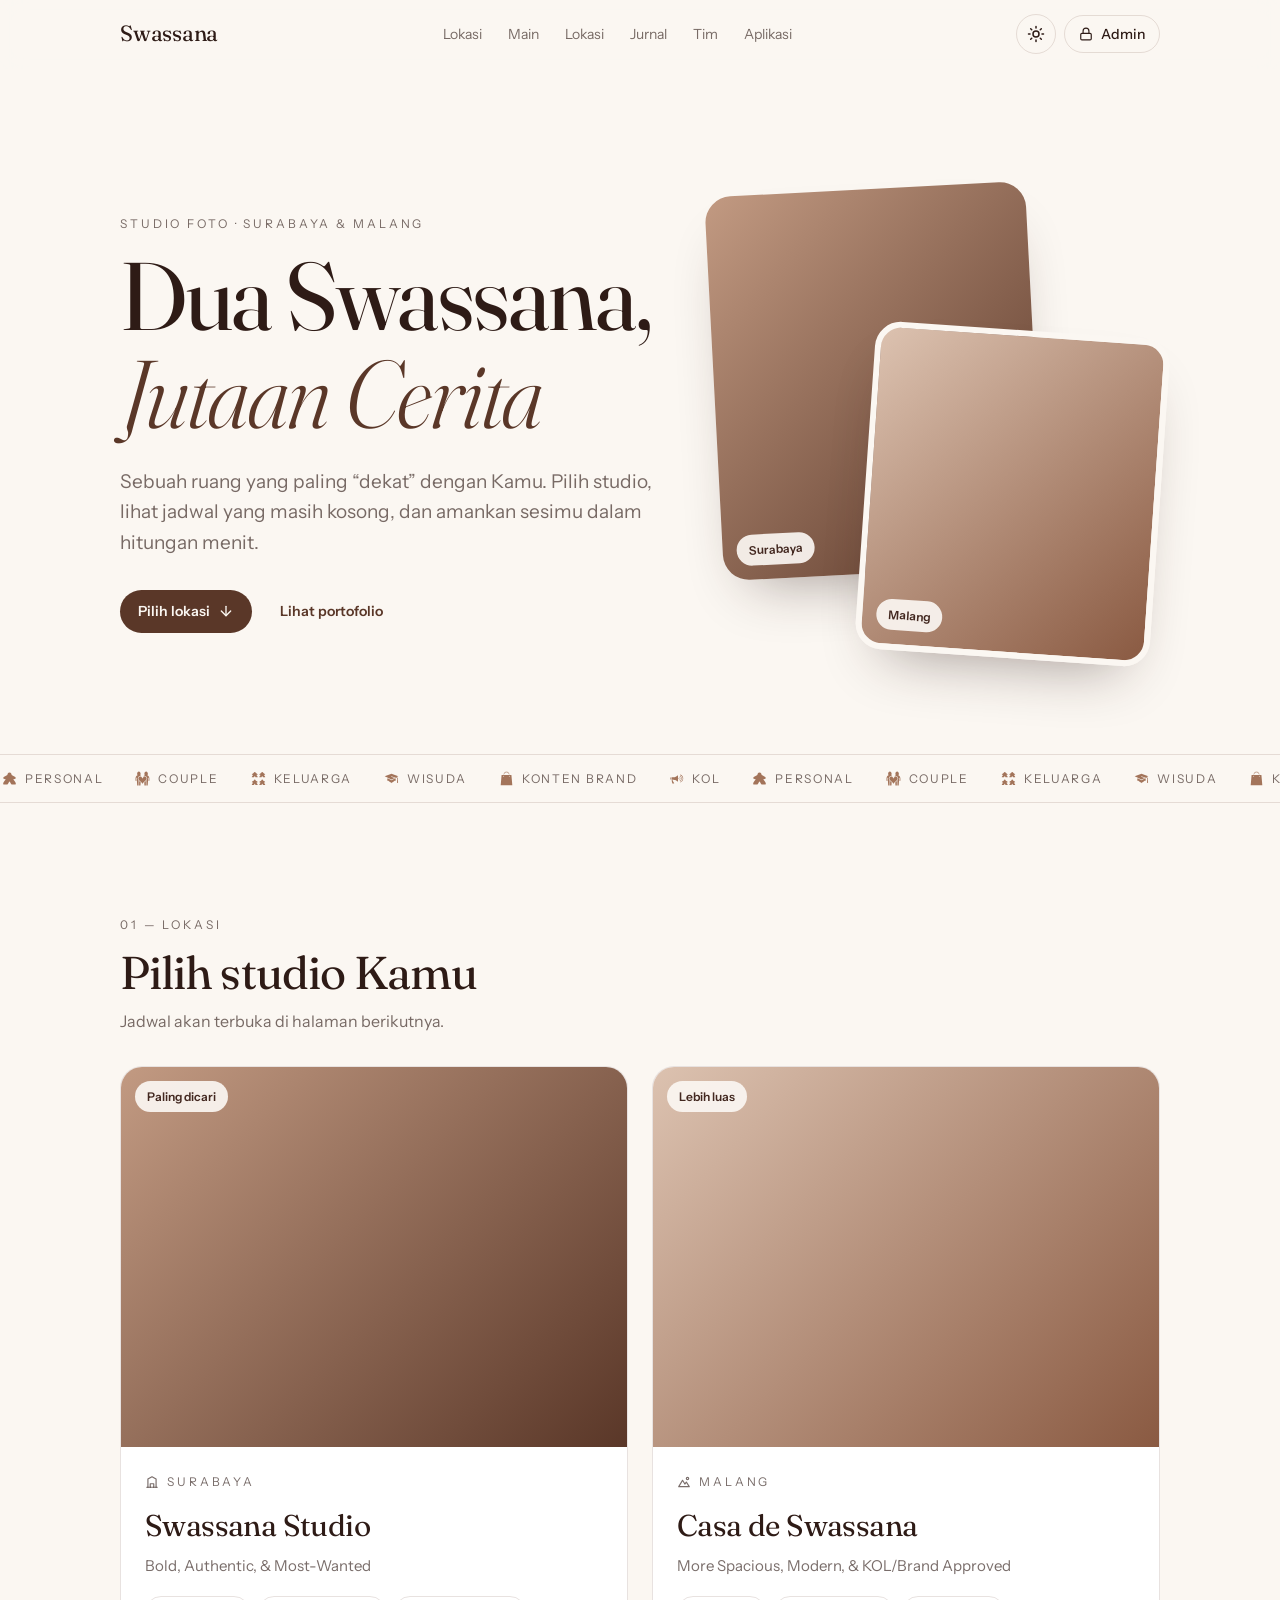
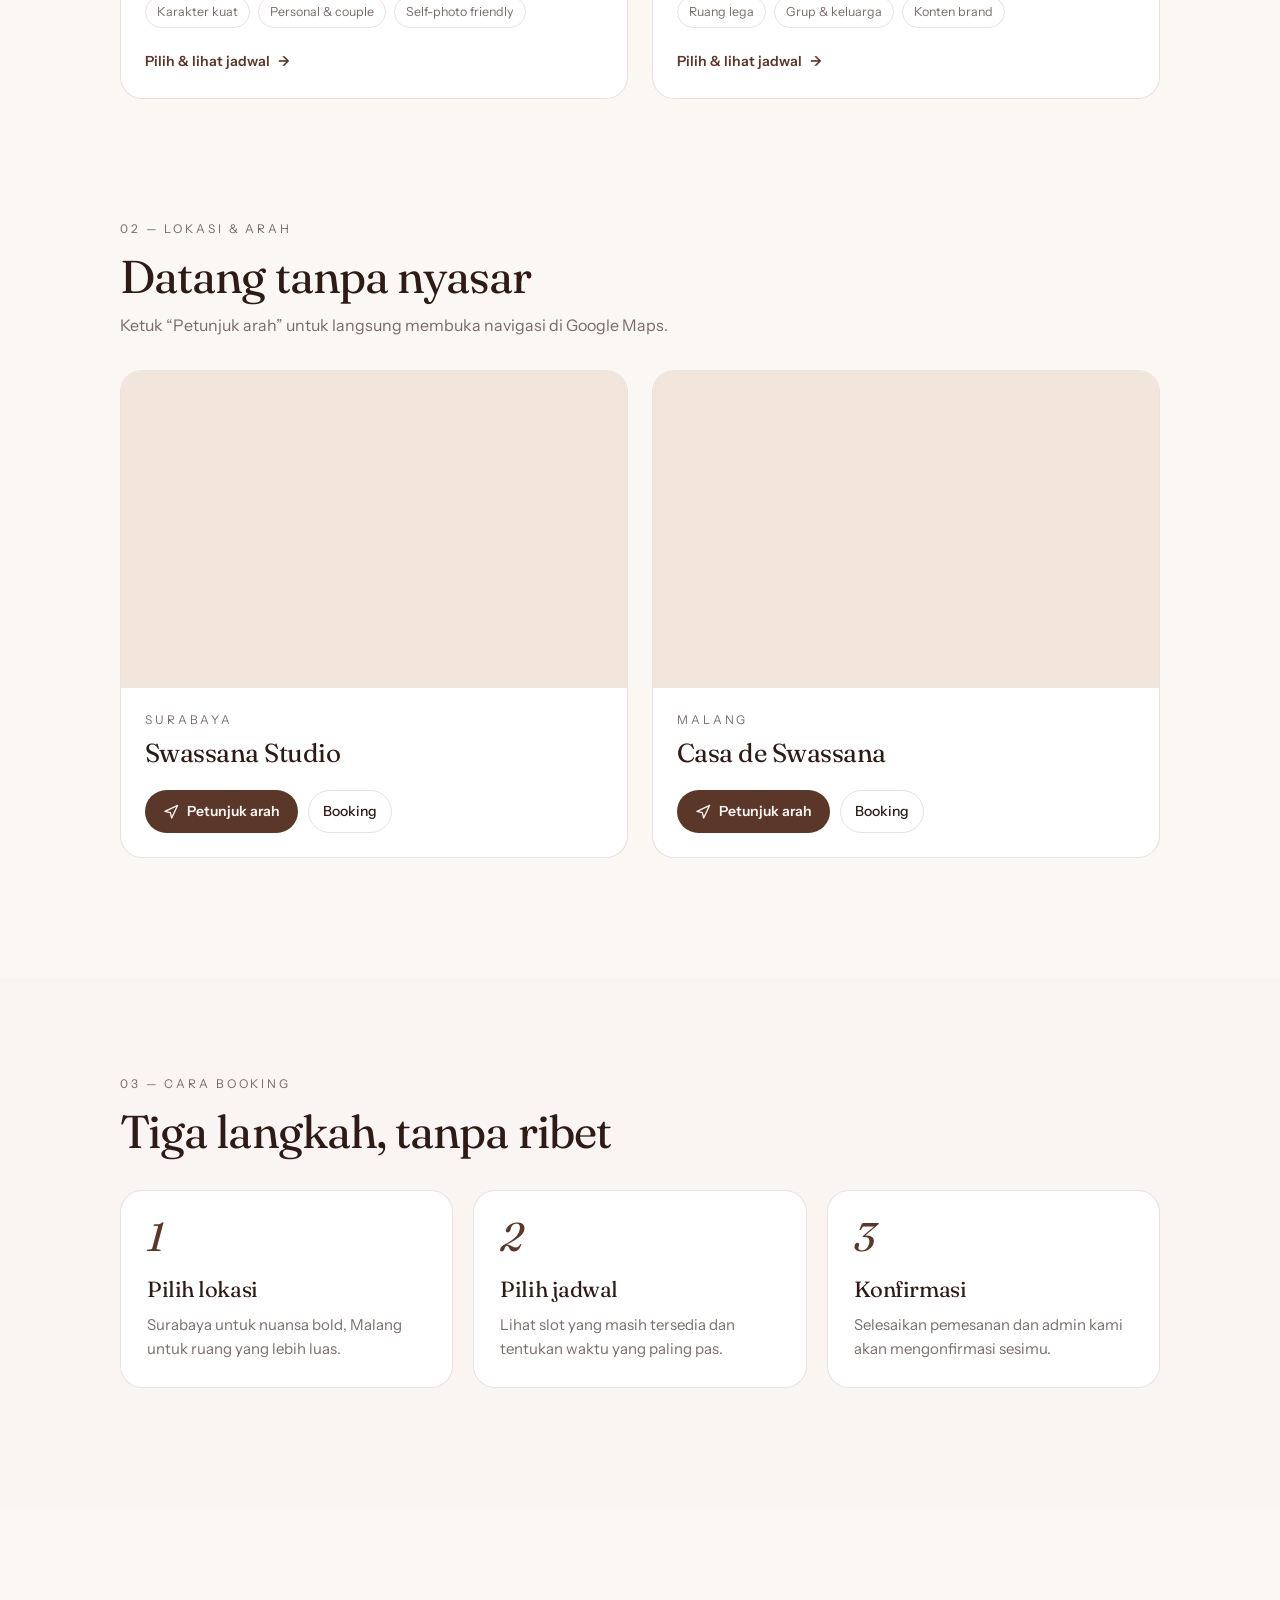
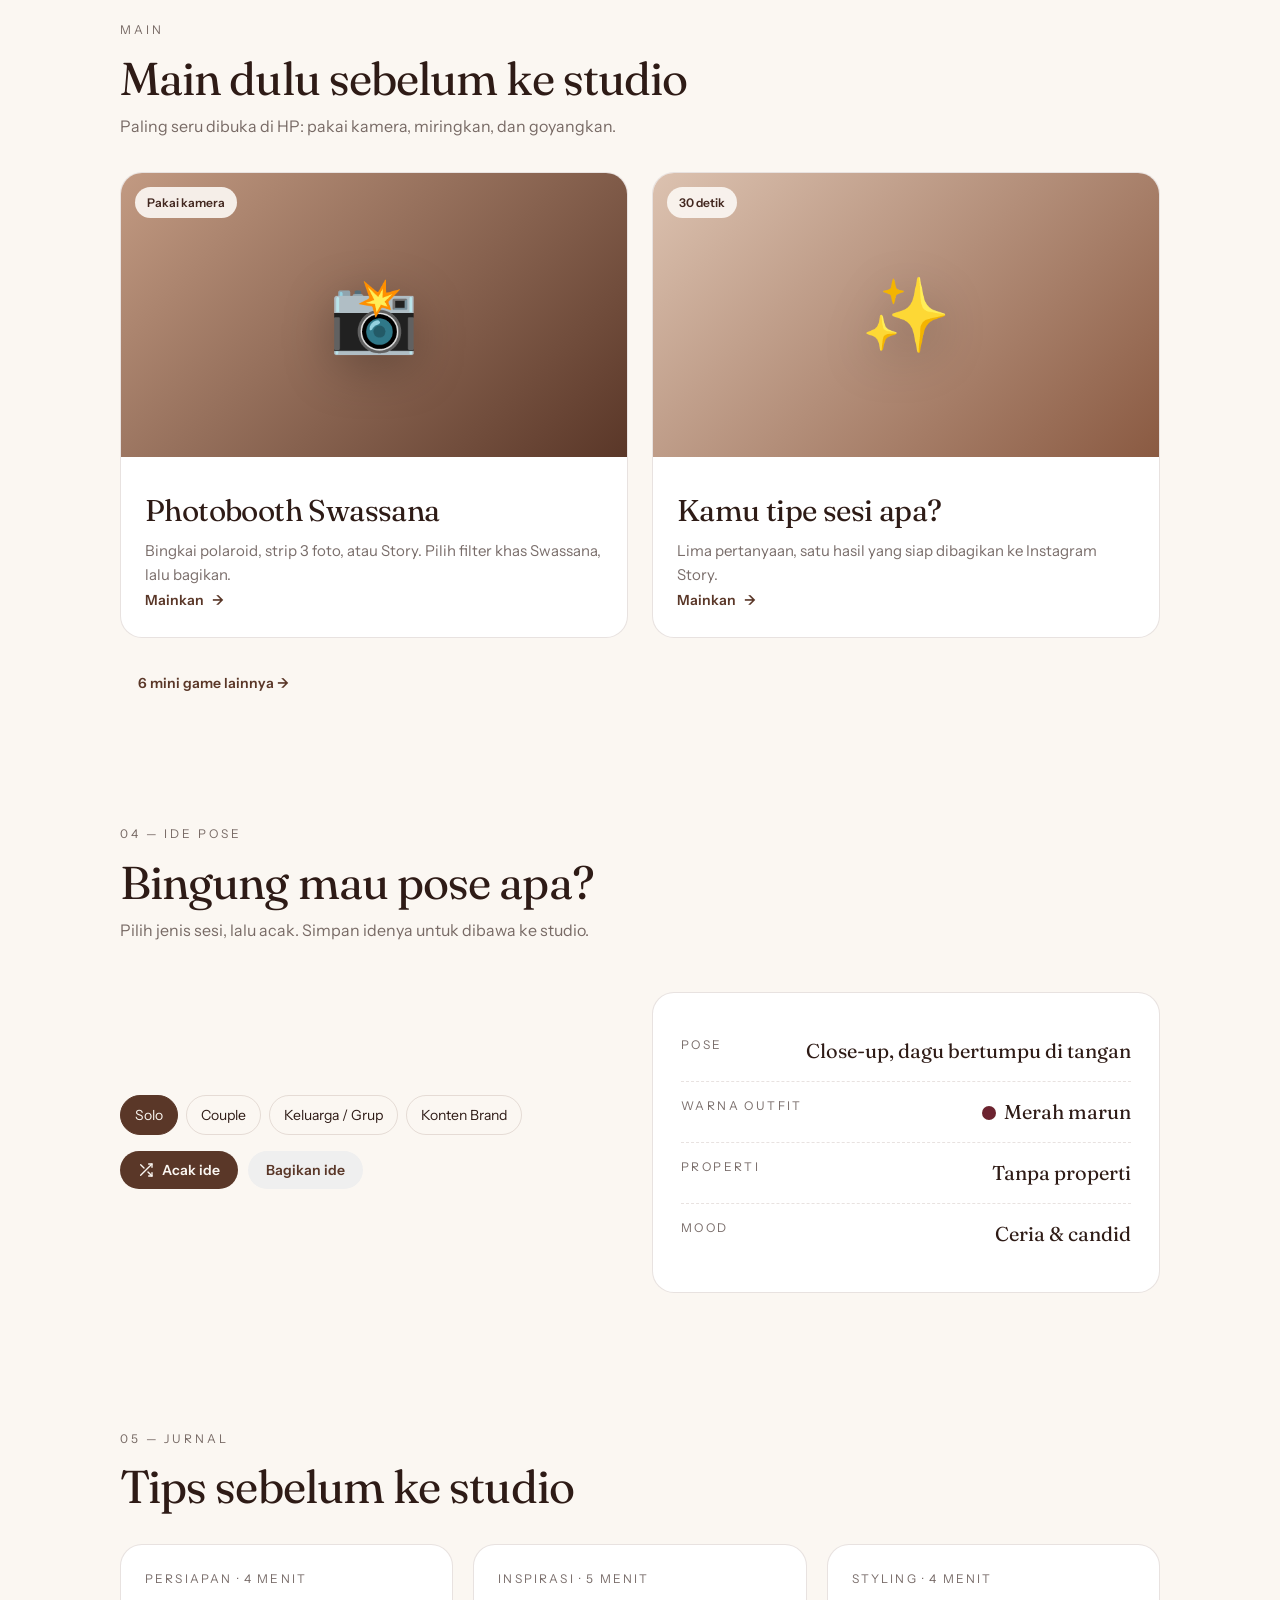
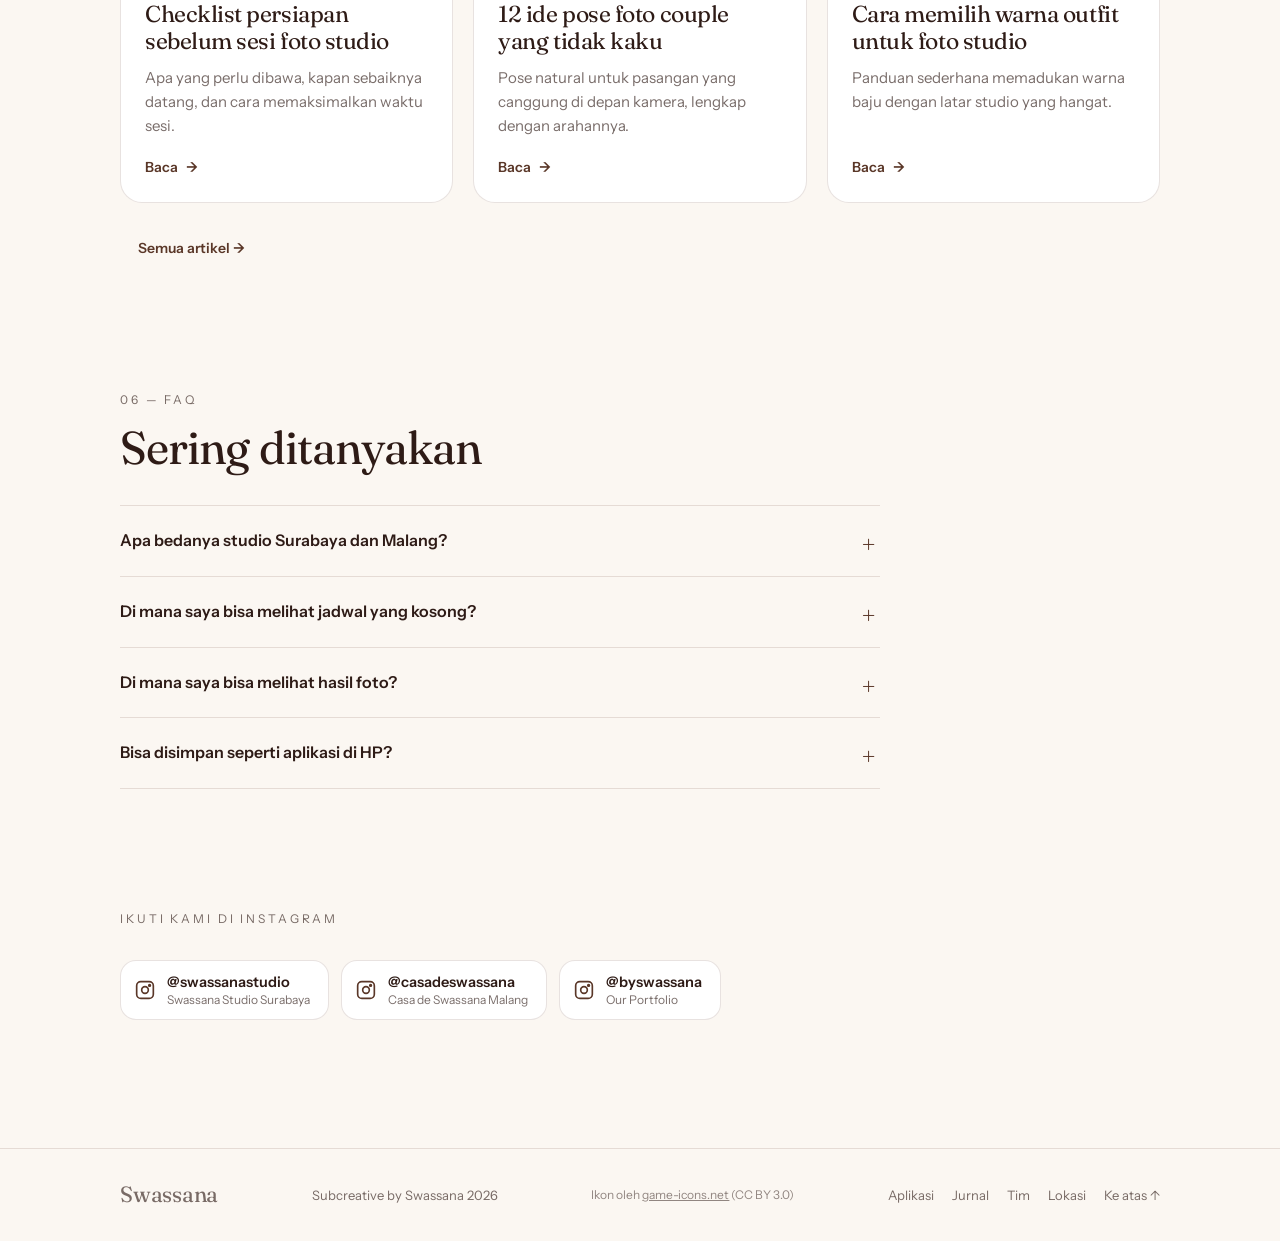
==== commit 249b7fff: "Login greeting in Instrument Serif; showcase login screenshot refreshed Co-Authored-By: Claude Opus " ====
--- a/index.html
+++ b/index.html
@@ -19,7 +19,7 @@
   <meta name="apple-mobile-web-app-status-bar-style" content="default">
   <link rel="preconnect" href="https://fonts.googleapis.com">
   <link rel="preconnect" href="https://fonts.gstatic.com" crossorigin>
-  <link href="https://fonts.googleapis.com/css2?family=Fraunces:ital,opsz,wght@0,9..144,300..700;1,9..144,300..700&family=Instrument+Sans:wght@400..700&display=swap" rel="stylesheet">
+  <link href="https://fonts.googleapis.com/css2?family=Fraunces:ital,opsz,wght@0,9..144,300..700;1,9..144,300..700&family=Instrument+Sans:wght@400..700&family=Instrument+Serif:ital@0;1&display=swap" rel="stylesheet">
   <link rel="stylesheet" href="style.css">
   <script>
     try { const t = localStorage.getItem('theme'); if (t) document.documentElement.dataset.theme = t; } catch (e) {}
--- a/style.css
+++ b/style.css
@@ -879,32 +879,13 @@
 
 /* Login polaroid clock */
 .gate-clock { display: grid; place-items: center; margin-top: 4px; }
-.gpol { width: min(56vw, 220px); background: #fff; padding: 9px 9px 0; border-radius: 4px; box-shadow: 0 22px 40px -22px rgba(58, 42, 34, .55), 0 2px 6px rgba(58, 42, 34, .08); transform: rotate(-3deg); cursor: pointer; -webkit-tap-highlight-color: transparent; }
-.gpol-ph { aspect-ratio: 1; display: grid; place-items: center; position: relative; overflow: hidden; border-radius: 1px;
-  background: radial-gradient(80% 70% at 30% 20%, rgba(255, 255, 255, .45), transparent 60%), linear-gradient(150deg, var(--p1, #f4b79a), var(--p2, #e46f6f));
-  font: 600 clamp(40px, 13vw, 54px)/1 var(--sans); letter-spacing: -.05em; color: rgba(255, 255, 255, .95); font-variant-numeric: tabular-nums; }
-.gpol-ph::after { content: ""; position: absolute; inset: 0; background: #2c201b; opacity: 0; pointer-events: none; }
-.gpol.dev .gpol-ph::after { animation: pol-develop 3.2s ease-out forwards; }
-@keyframes pol-develop { from { opacity: 1; } 35% { opacity: .75; } to { opacity: 0; } }
-.gpol-cap { margin: 0; padding: 10px 4px 13px; text-align: center; font: italic 400 15px/1.2 var(--display); color: #3a2a22; }
-.gpol.drop { animation: pol-drop .9s cubic-bezier(.34, 1.56, .64, 1); }
-@keyframes pol-drop { from { transform: translateY(-60px) rotate(-14deg); opacity: 0; } to { transform: rotate(-3deg); opacity: 1; } }
-.gpol.shake { animation: pol-shake .6s ease; }
-@keyframes pol-shake { 20% { transform: rotate(4deg) translateX(4px); } 45% { transform: rotate(-8deg) translateX(-4px); } 70% { transform: rotate(1deg); } 100% { transform: rotate(-3deg); } }
-@media (max-height: 700px) { .gpol { width: min(42vw, 170px); padding: 7px 7px 0; } .gpol-ph { font-size: clamp(32px, 10vw, 42px); } .gpol-cap { padding: 7px 4px 9px; font-size: 13px; } }
-@media (max-height: 600px) { .gpol { width: 120px; } .gpol-ph { font-size: 28px; } .gpol-cap { font-size: 11.5px; } }
-@media (prefers-reduced-motion: reduce) { .gpol, .gpol-ph::after { animation: none !important; } }
-.gpol { width: min(46vw, 190px); }
-.gpol-ph { font-size: clamp(36px, 11vw, 48px); }
-@media (max-height: 800px) { .gate-inner { gap: 20px; } .gpol { width: min(40vw, 160px); } .gpol-ph { font-size: clamp(32px, 9.5vw, 40px); } .gpol-cap { font-size: 13px; padding: 8px 4px 10px; } }
-@media (max-height: 600px) { .gpol { width: 120px; } .gpol-ph { font-size: 28px; } }
+@media (max-height: 800px) { .gate-inner { gap: 20px; } }
 @media (max-height: 820px) { .gate-inner { gap: 14px; padding-top: calc(14px + env(safe-area-inset-top)); padding-bottom: calc(18px + env(safe-area-inset-bottom)); } .gate .muted { display: none; } .gate form { gap: 10px; } }
 @media (max-height: 600px) { .gate-inner { gap: 10px; } .gate h1 { font-size: 20px; } .gate input, .gate .big-btn { min-height: 44px; } }
 
 /* Login clock modes: Kalimat <-> Polaroid every 5 minutes, crossfading in the same spot */
 .gate-clock { display: grid; place-items: center; }
 .gate-clock > * { grid-area: 1 / 1; transition: opacity .6s ease, transform .6s cubic-bezier(.2, .8, .2, 1); }
-.gate-clock[data-mode="kal"] .gpol, .gate-clock[data-mode="pol"] .gkal { opacity: 0; transform: scale(.94); pointer-events: none; }
 .gkal { width: 100%; text-align: left; align-self: center; }
 .gkal p { margin: 0; font: 650 clamp(28px, 8.4vw, 38px)/1.08 var(--sans); letter-spacing: -.035em; color: var(--text); }
 .gkal p span { display: inline-block; }
@@ -916,7 +897,7 @@
 @media (prefers-reduced-motion: reduce) { .gate-clock > *, .gkal p.rise span { transition: none; animation: none !important; } }
 .gkal p .num { font-family: var(--display); font-style: italic; font-weight: 500; font-size: 1.04em; letter-spacing: -.02em; color: var(--accent); }
 @media (max-height: 920px) { .gate-inner { gap: 14px; } .gate .muted { display: none; } .gate form { gap: 10px; } .gkal p { font-size: clamp(26px, 7.6vw, 34px); } }
-@media (max-height: 600px) { .gate-inner { gap: 10px; } .gpol { width: 116px; } .gpol-ph { font-size: 27px; } .gpol-cap { padding: 5px 2px 7px; font-size: 11px; } .gkal p { font-size: 22px; } }
+@media (max-height: 600px) { .gate-inner { gap: 10px; } .gkal p { font-size: 22px; } }
 
 /* the icon row is a touch target across its full width (empty space = "next") */
 .app-mode .ps-row { touch-action: pan-y; cursor: pointer; -webkit-user-select: none; user-select: none; }
@@ -956,7 +937,7 @@
 .gate h1.hello.out .ch { animation: ch-out .3s cubic-bezier(.5, 0, .75, 0) both; animation-delay: calc(var(--i) * 12ms); }
 @keyframes ch-out { to { opacity: 0; transform: translateY(-.35em) rotate(-3deg); } }
 .gate h1.hello.in .h2l { animation: ink-wipe 1s cubic-bezier(.65, 0, .25, 1) .22s both; }
-@keyframes ink-wipe { from { clip-path: inset(0 100% 0 0); opacity: .2; } to { clip-path: inset(0 0 0 0); opacity: 1; } }
+@keyframes ink-wipe { from { clip-path: inset(-.4em 100% -.4em -.2em); opacity: .2; } to { clip-path: inset(-.4em -.4em -.4em -.2em); opacity: 1; } }
 .gate h1.hello.out .h2l { animation: line-out .28s ease-in both; }
 @keyframes line-out { to { opacity: 0; transform: translateY(-4px); } }
 .hello-tag { perspective: 300px; }
@@ -1033,3 +1014,56 @@
 .ps-out.ask svg { animation: out-nudge .9s ease-in-out infinite; }
 @keyframes out-nudge { 50% { transform: translateX(3px); } }
 @media (prefers-reduced-motion: reduce) { .ps-out.ask svg { animation: none; } }
+
+/* Polaroid seconds counter */
+
+/* ---------- Login Lensa clock (replaces the Polaroid; alternates with Kalimat every 5 minutes) ---------- */
+.gate-clock[data-mode="kal"] .glens, .gate-clock[data-mode="lens"] .gkal { opacity: 0; transform: scale(.94); pointer-events: none; }
+.glens { display: grid; justify-items: center; gap: 10px; cursor: pointer; -webkit-tap-highlight-color: transparent; }
+.glens-dial { position: relative; width: min(46vw, 190px); aspect-ratio: 1; border-radius: 50%;
+  box-shadow: 0 22px 40px -20px rgba(58, 42, 34, .6), 0 0 0 1px rgba(58, 42, 34, .08); }
+.glens-dial svg { display: block; width: 100%; height: 100%; }
+.glens-dial text { font-family: var(--sans); }
+.glens-rot { transform-origin: 100px 100px; transition: transform .7s cubic-bezier(.34, 1.56, .64, 1); }
+.glens-glass { transform-origin: 100px 100px; }
+.glens-time { position: absolute; inset: 0; display: grid; place-content: center; justify-items: center; gap: 2px; pointer-events: none; color: #fbefe4; }
+.glens-time b { font: 650 clamp(22px, 7.4vw, 31px)/1 var(--sans); letter-spacing: -.04em; font-variant-numeric: tabular-nums; }
+.glens-time i { font: 600 11px/1 var(--sans); font-style: normal; letter-spacing: .14em; opacity: .75; font-variant-numeric: tabular-nums; }
+.glens-time i.tk { animation: lens-tk .45s cubic-bezier(.2, .8, .2, 1); }
+@keyframes lens-tk { from { transform: translateY(5px); opacity: 0; } }
+.glens-cap { margin: 0; font: italic 400 15px/1.2 var(--display); color: var(--muted); }
+/* mode switch: the lens arrives like a lens being mounted — a quarter turn on the bayonet, the aperture opens,
+   then the time appears */
+.glens.focus .glens-dial { animation: lens-mount .95s cubic-bezier(.34, 1.4, .64, 1) both; }
+.glens.focus .glens-glass { animation: lens-aperture 1.1s cubic-bezier(.2, .8, .2, 1) .15s both; }
+.glens.focus .glens-time { animation: intro-fade .6s ease .55s both; }
+.glens.focus .glens-cap { animation: intro-fade .6s ease .7s both; }
+@keyframes lens-mount { from { transform: rotate(-90deg) scale(.82); opacity: 0; } 60% { opacity: 1; } to { transform: none; opacity: 1; } }
+@keyframes lens-aperture { from { transform: scale(.15); } to { transform: none; } }
+/* tap: rack focus, the barrel twists and the glass breathes */
+.glens.rack .glens-dial { animation: lens-rack .9s cubic-bezier(.34, 1.56, .64, 1); }
+.glens.rack .glens-glass { animation: lens-breathe .9s ease; }
+@keyframes lens-rack { 35% { transform: rotate(-28deg) scale(.97); } }
+@keyframes lens-breathe { 35% { transform: scale(.7); } }
+/* Kalimat leaving/arriving: words already rise in one by one; the outgoing view slides down a little */
+.gate-clock[data-mode="lens"] .gkal { transform: translateY(8px) scale(.97); }
+@media (max-height: 800px) { .glens-dial { width: min(40vw, 160px); } .glens { gap: 7px; } .glens-cap { font-size: 13px; } }
+@media (max-height: 700px) { .glens-dial { width: min(38vw, 148px); } .glens-time b { font-size: 24px; } }
+@media (max-height: 600px) { .glens { gap: 4px; } .glens-dial { width: 106px; } .glens-time b { font-size: 20px; } .glens-time i { font-size: 9.5px; } .glens-cap { font-size: 11.5px; } }
+@media (prefers-reduced-motion: reduce) { .glens-rot { transition: none; } .glens *, .glens { animation: none !important; } }
+
+/* Login greeting ("quotes") centred */
+.gate .hello-tag { justify-content: center; }
+.gate h1.hello { text-align: center; }
+
+/* Login greeting in its own face: Instrument Serif (upright greeting, italic second line) */
+.gate h1.hello { font-family: "Instrument Serif", var(--display); font-weight: 400; letter-spacing: -.01em; line-height: 1.05; }
+.gate h1.hello .h1l { font-size: 1.22em; }
+.gate h1.hello .h2l { font-style: italic; font-weight: 400; font-size: 1.02em; }
+.gate h1.hello.dict .h1l { font-family: "Instrument Serif", var(--display); font-style: italic; font-weight: 400; font-size: 1.3em; letter-spacing: -.01em; }
+.gate h1.hello.dict .h2l { font-family: var(--sans); font-style: normal; font-size: .5em; }
+.gate h1.hello:lang(ja) { font-family: "Hiragino Mincho ProN", "Yu Mincho", "Noto Serif JP", serif; }
+.gate h1.hello:lang(ja) .h1l { font-size: 1em; }
+.gate h1.hello:lang(ja) .h2l { font-size: .78em; }
+.gate h1.hello.dict:lang(ja) .h1l { font-size: 1.1em; }
+.gate h1.hello.dict:lang(ja) .h2l { font-family: var(--sans); font-size: .5em; }
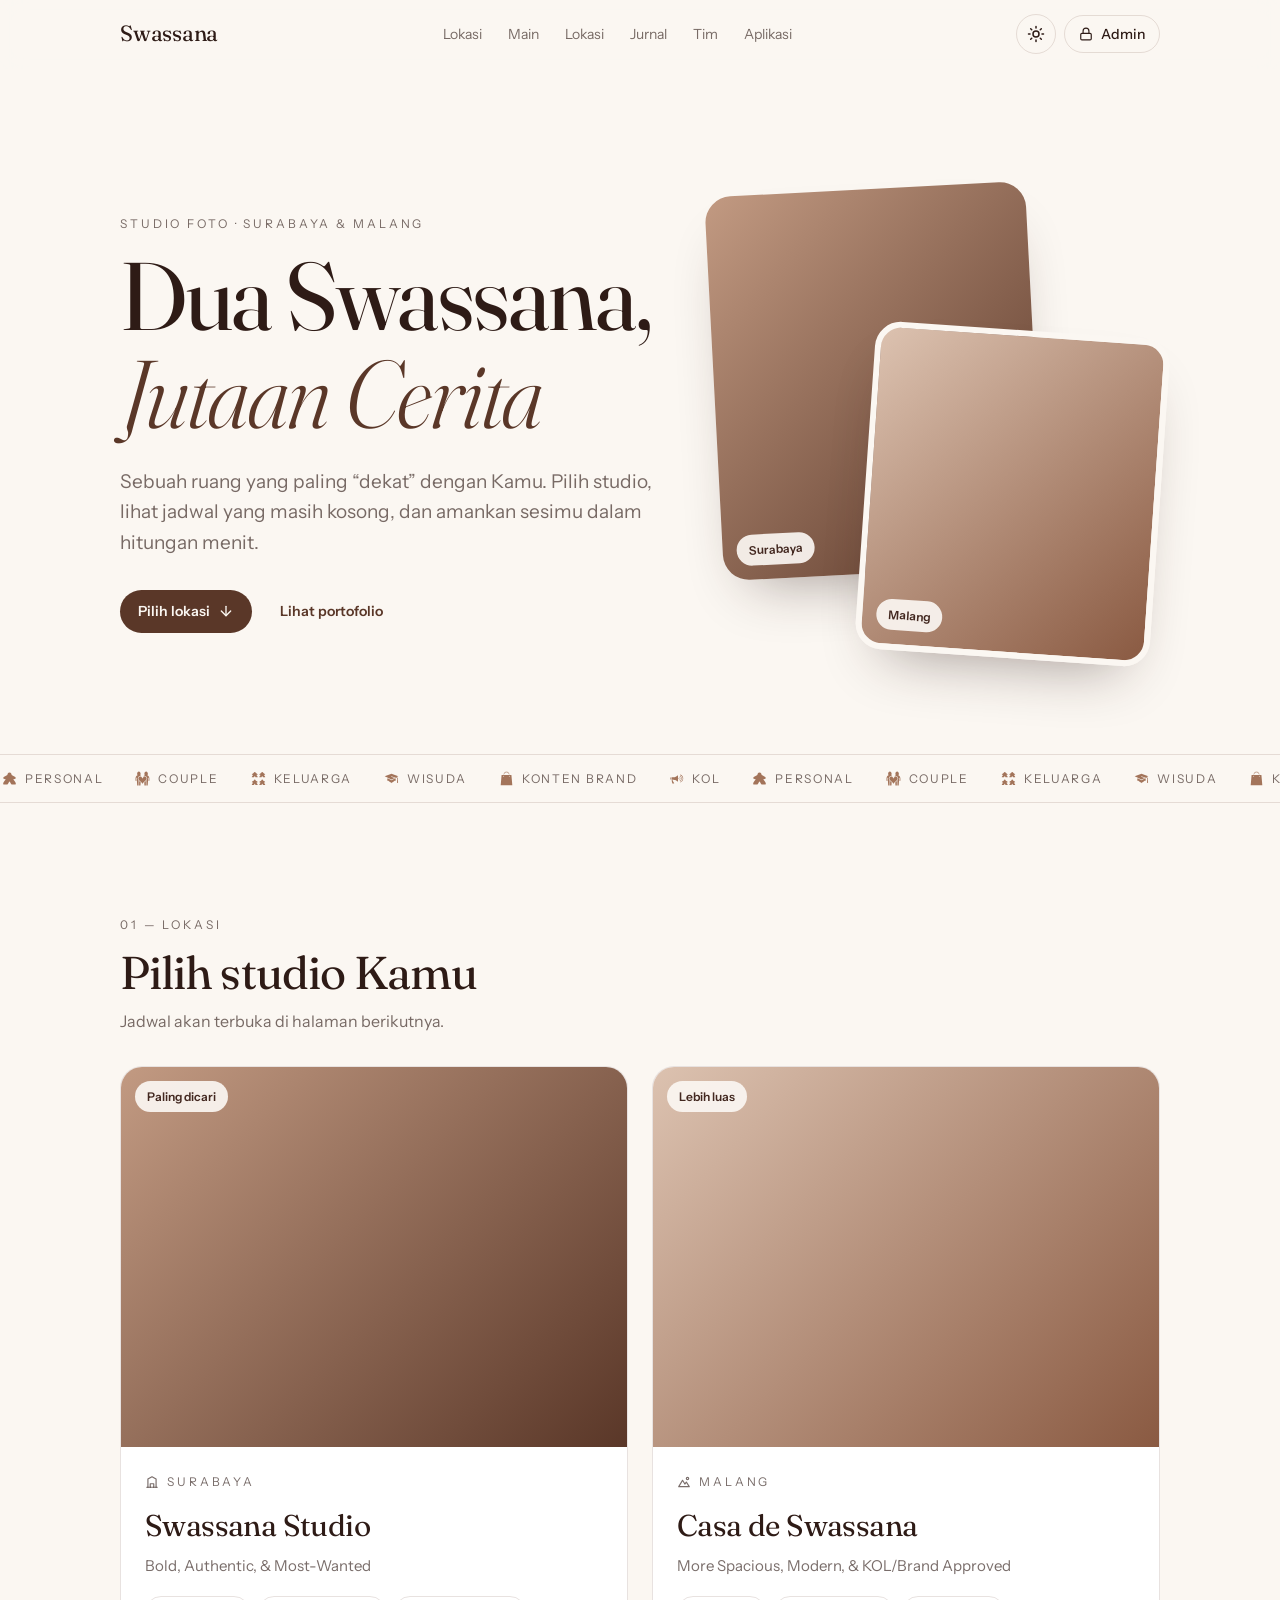
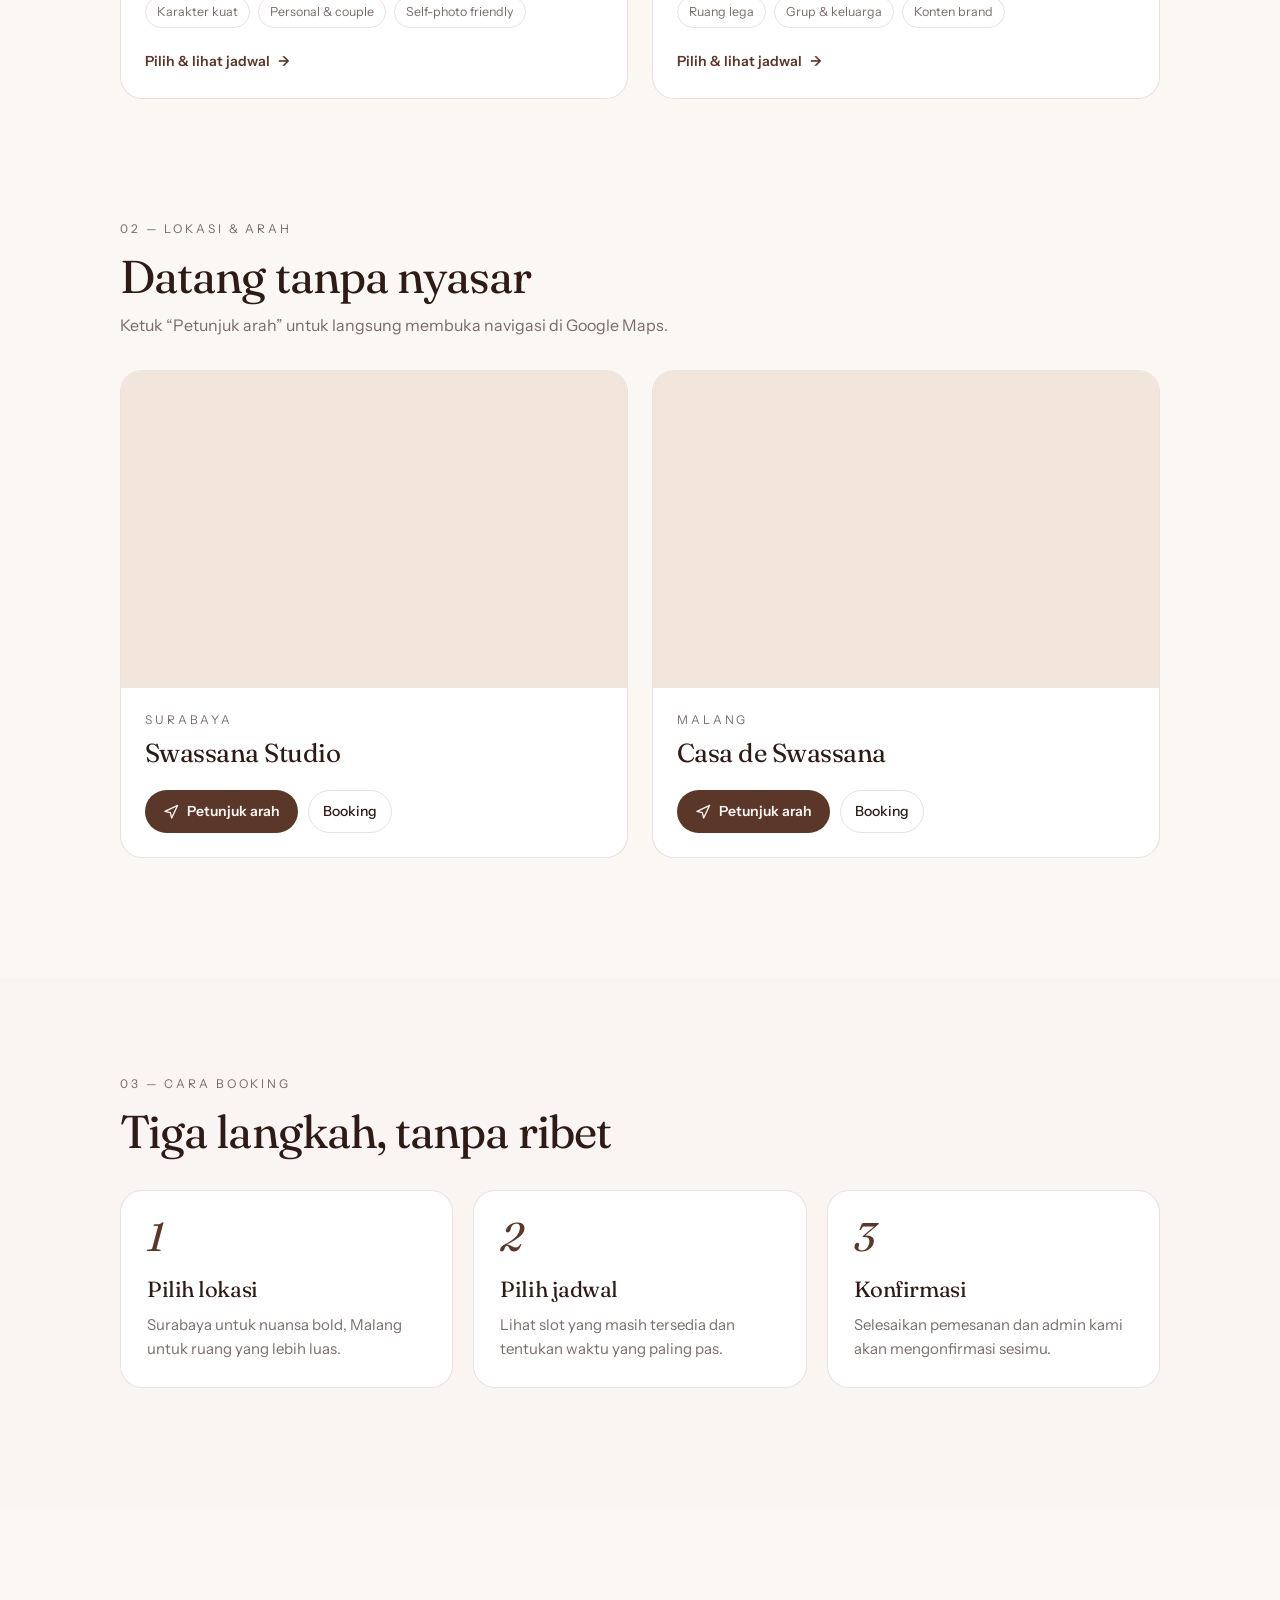
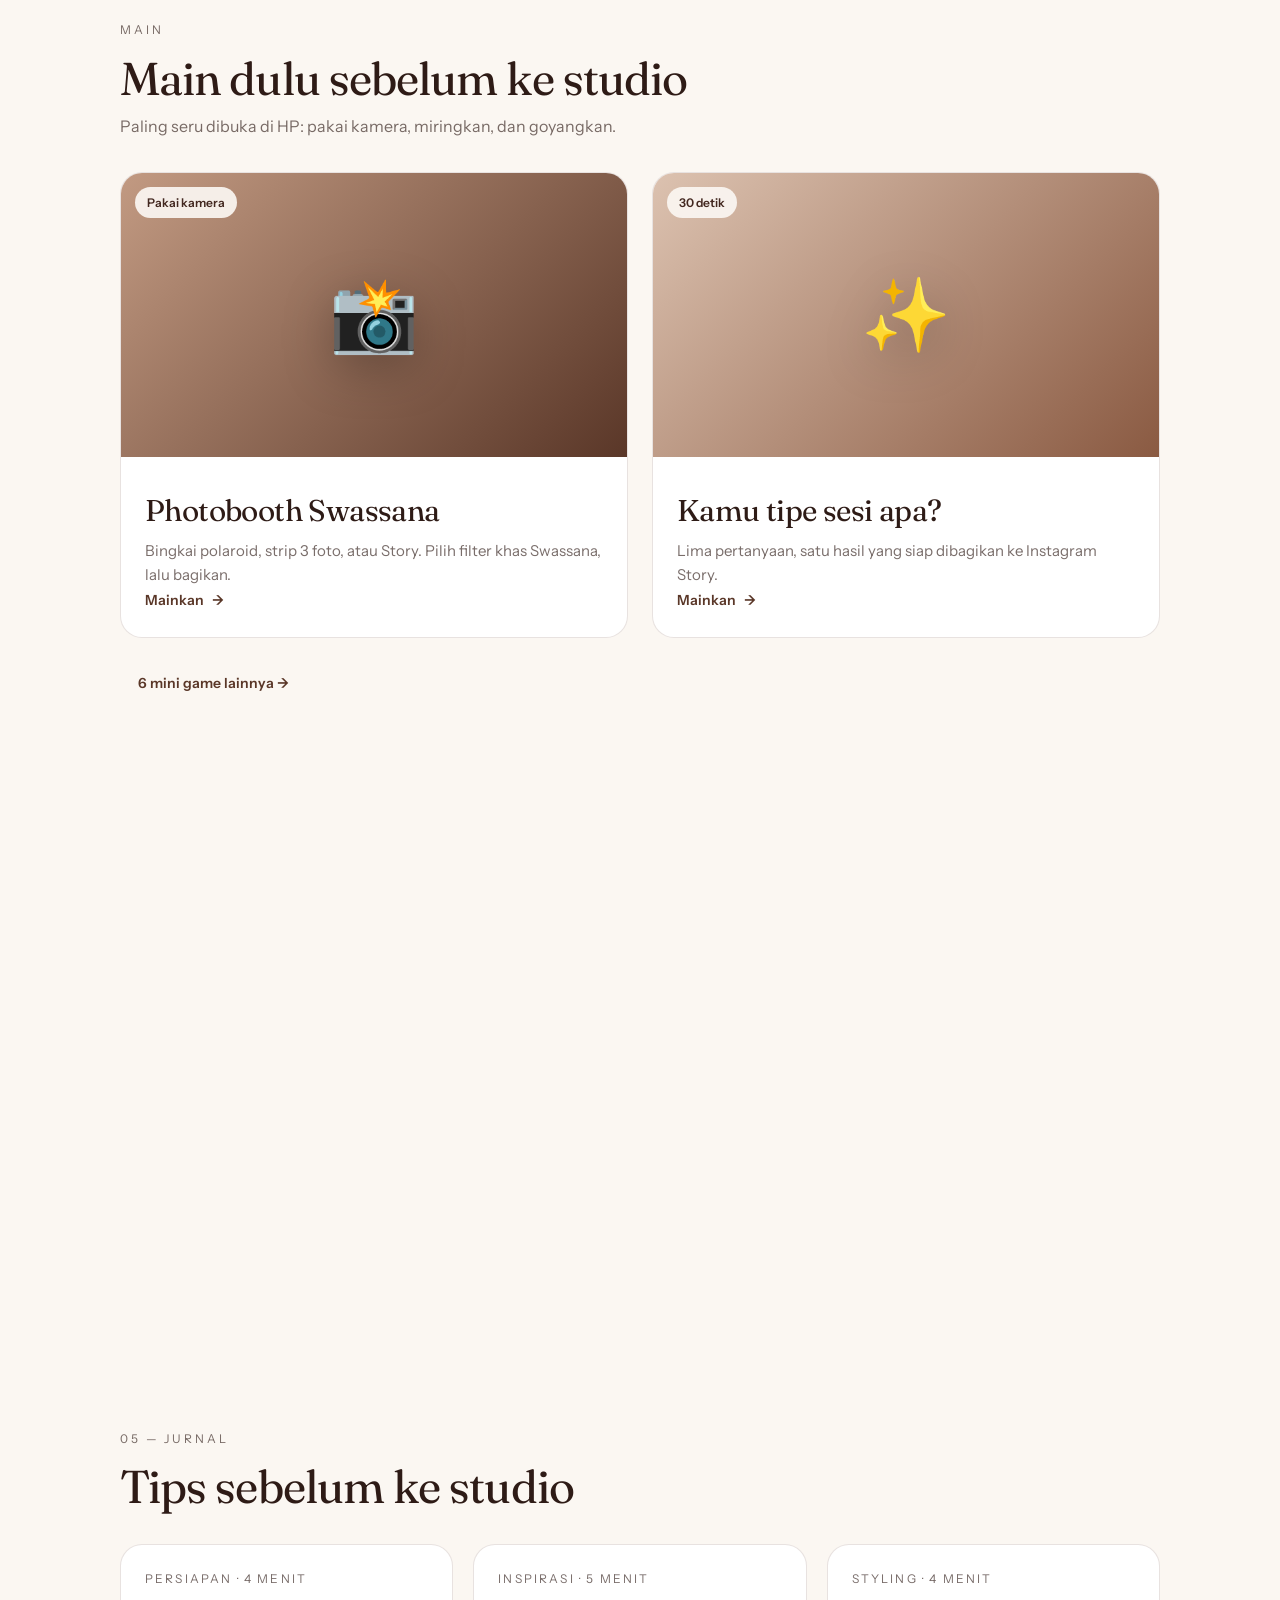
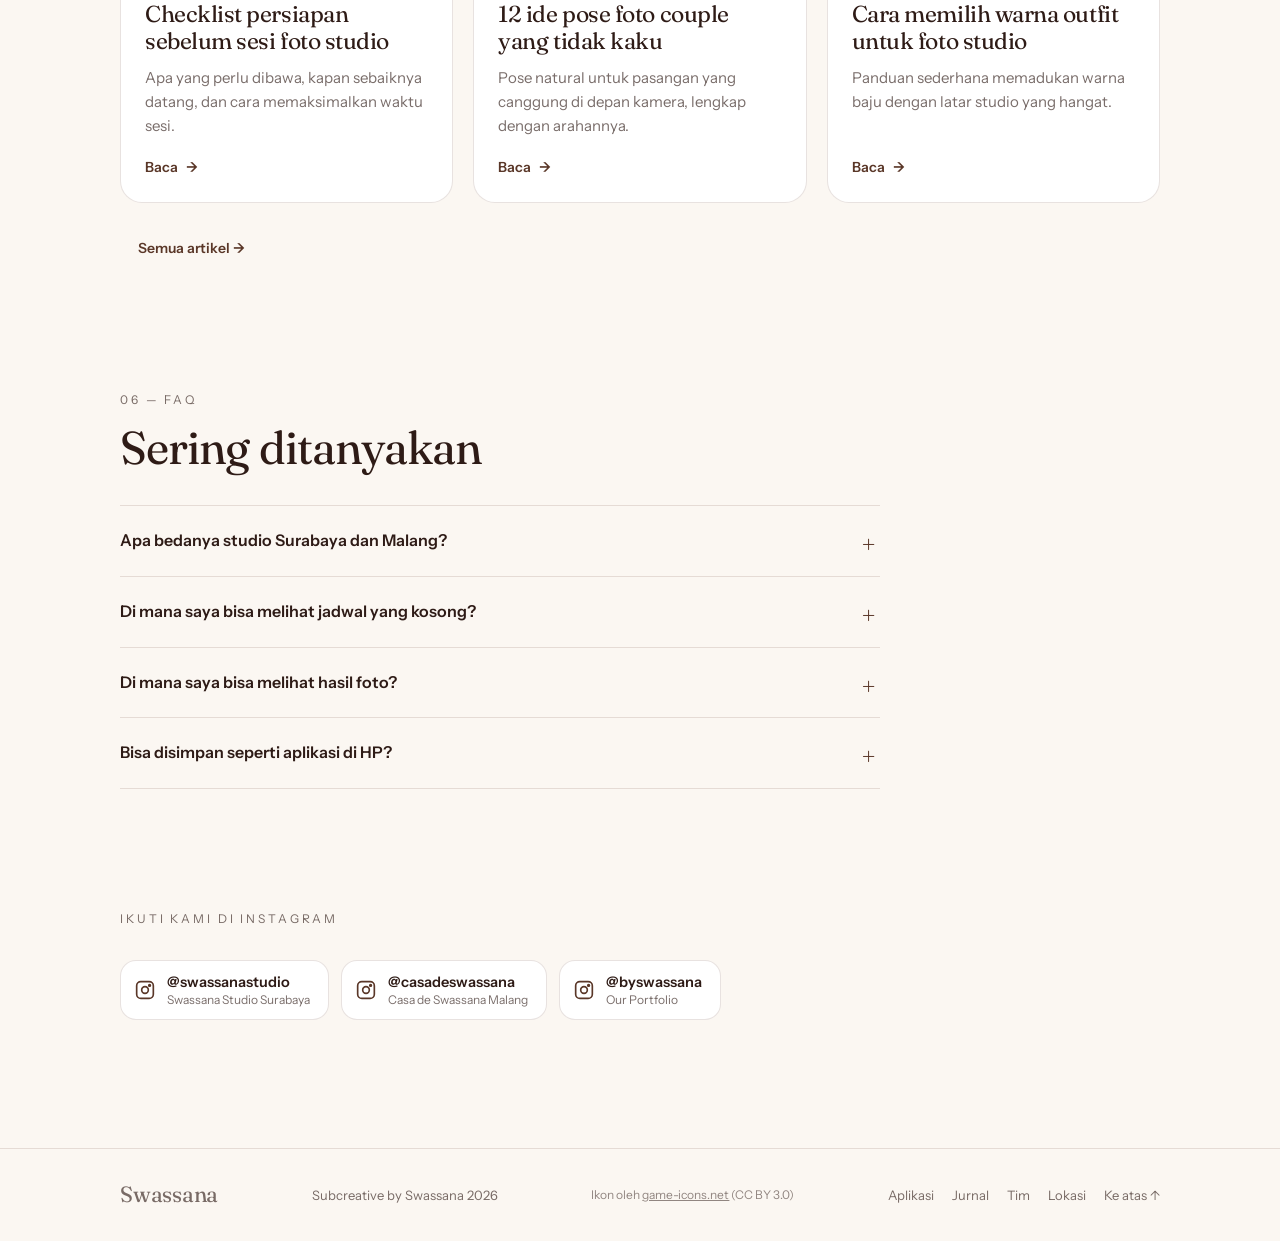
==== commit 0ac232ca: "Undo the Instrument Serif font on the login greeting; showcase login screenshot retaken Co-Authored-" ====
--- a/index.html
+++ b/index.html
@@ -19,7 +19,7 @@
   <meta name="apple-mobile-web-app-status-bar-style" content="default">
   <link rel="preconnect" href="https://fonts.googleapis.com">
   <link rel="preconnect" href="https://fonts.gstatic.com" crossorigin>
-  <link href="https://fonts.googleapis.com/css2?family=Fraunces:ital,opsz,wght@0,9..144,300..700;1,9..144,300..700&family=Instrument+Sans:wght@400..700&family=Instrument+Serif:ital@0;1&display=swap" rel="stylesheet">
+  <link href="https://fonts.googleapis.com/css2?family=Fraunces:ital,opsz,wght@0,9..144,300..700;1,9..144,300..700&family=Instrument+Sans:wght@400..700&display=swap" rel="stylesheet">
   <link rel="stylesheet" href="style.css">
   <script>
     try { const t = localStorage.getItem('theme'); if (t) document.documentElement.dataset.theme = t; } catch (e) {}
--- a/style.css
+++ b/style.css
@@ -890,7 +890,7 @@
 .gkal p { margin: 0; font: 650 clamp(28px, 8.4vw, 38px)/1.08 var(--sans); letter-spacing: -.035em; color: var(--text); }
 .gkal p span { display: inline-block; }
 .gkal p .num { color: var(--accent); }
-.gkal p.rise span { animation: kal-rise .6s cubic-bezier(.34, 1.56, .64, 1) both; }
+.gkal p.rise span { animation: kal-rise .6s cubic-bezier(.34, 1.56, .64, 1) calc(var(--k) * 70ms) both; }
 @keyframes kal-rise { from { opacity: 0; transform: translateY(10px); } }
 .gkal small { display: block; margin-top: 10px; color: var(--muted); font-size: 14px; letter-spacing: .02em; }
 @media (max-height: 700px) { .gkal p { font-size: clamp(22px, 7vw, 28px); } .gkal small { margin-top: 6px; font-size: 12.5px; } }
@@ -1056,14 +1056,9 @@
 .gate .hello-tag { justify-content: center; }
 .gate h1.hello { text-align: center; }
 
-/* Login greeting in its own face: Instrument Serif (upright greeting, italic second line) */
-.gate h1.hello { font-family: "Instrument Serif", var(--display); font-weight: 400; letter-spacing: -.01em; line-height: 1.05; }
-.gate h1.hello .h1l { font-size: 1.22em; }
-.gate h1.hello .h2l { font-style: italic; font-weight: 400; font-size: 1.02em; }
-.gate h1.hello.dict .h1l { font-family: "Instrument Serif", var(--display); font-style: italic; font-weight: 400; font-size: 1.3em; letter-spacing: -.01em; }
-.gate h1.hello.dict .h2l { font-family: var(--sans); font-style: normal; font-size: .5em; }
-.gate h1.hello:lang(ja) { font-family: "Hiragino Mincho ProN", "Yu Mincho", "Noto Serif JP", serif; }
-.gate h1.hello:lang(ja) .h1l { font-size: 1em; }
-.gate h1.hello:lang(ja) .h2l { font-size: .78em; }
-.gate h1.hello.dict:lang(ja) .h1l { font-size: 1.1em; }
-.gate h1.hello.dict:lang(ja) .h2l { font-family: var(--sans); font-size: .5em; }
+/* Kalimat minute change: only the words that changed swap; the rest of the sentence stays still */
+.gkal p span.leave { animation: kal-leave .36s cubic-bezier(.5, 0, .75, 0) calc(var(--k) * 40ms) both; }
+.gkal p span.enter { animation: kal-enter .9s cubic-bezier(.2, .8, .2, 1) calc(var(--k) * 90ms) both; }
+@keyframes kal-leave { to { opacity: 0; transform: translateY(-.28em); letter-spacing: .02em; } }
+@keyframes kal-enter { 0% { opacity: 0; transform: translateY(.32em); letter-spacing: .06em; } 55% { opacity: 1; } 100% { opacity: 1; transform: none; } }
+@media (prefers-reduced-motion: reduce) { .gkal p span.leave, .gkal p span.enter { animation: none; } }
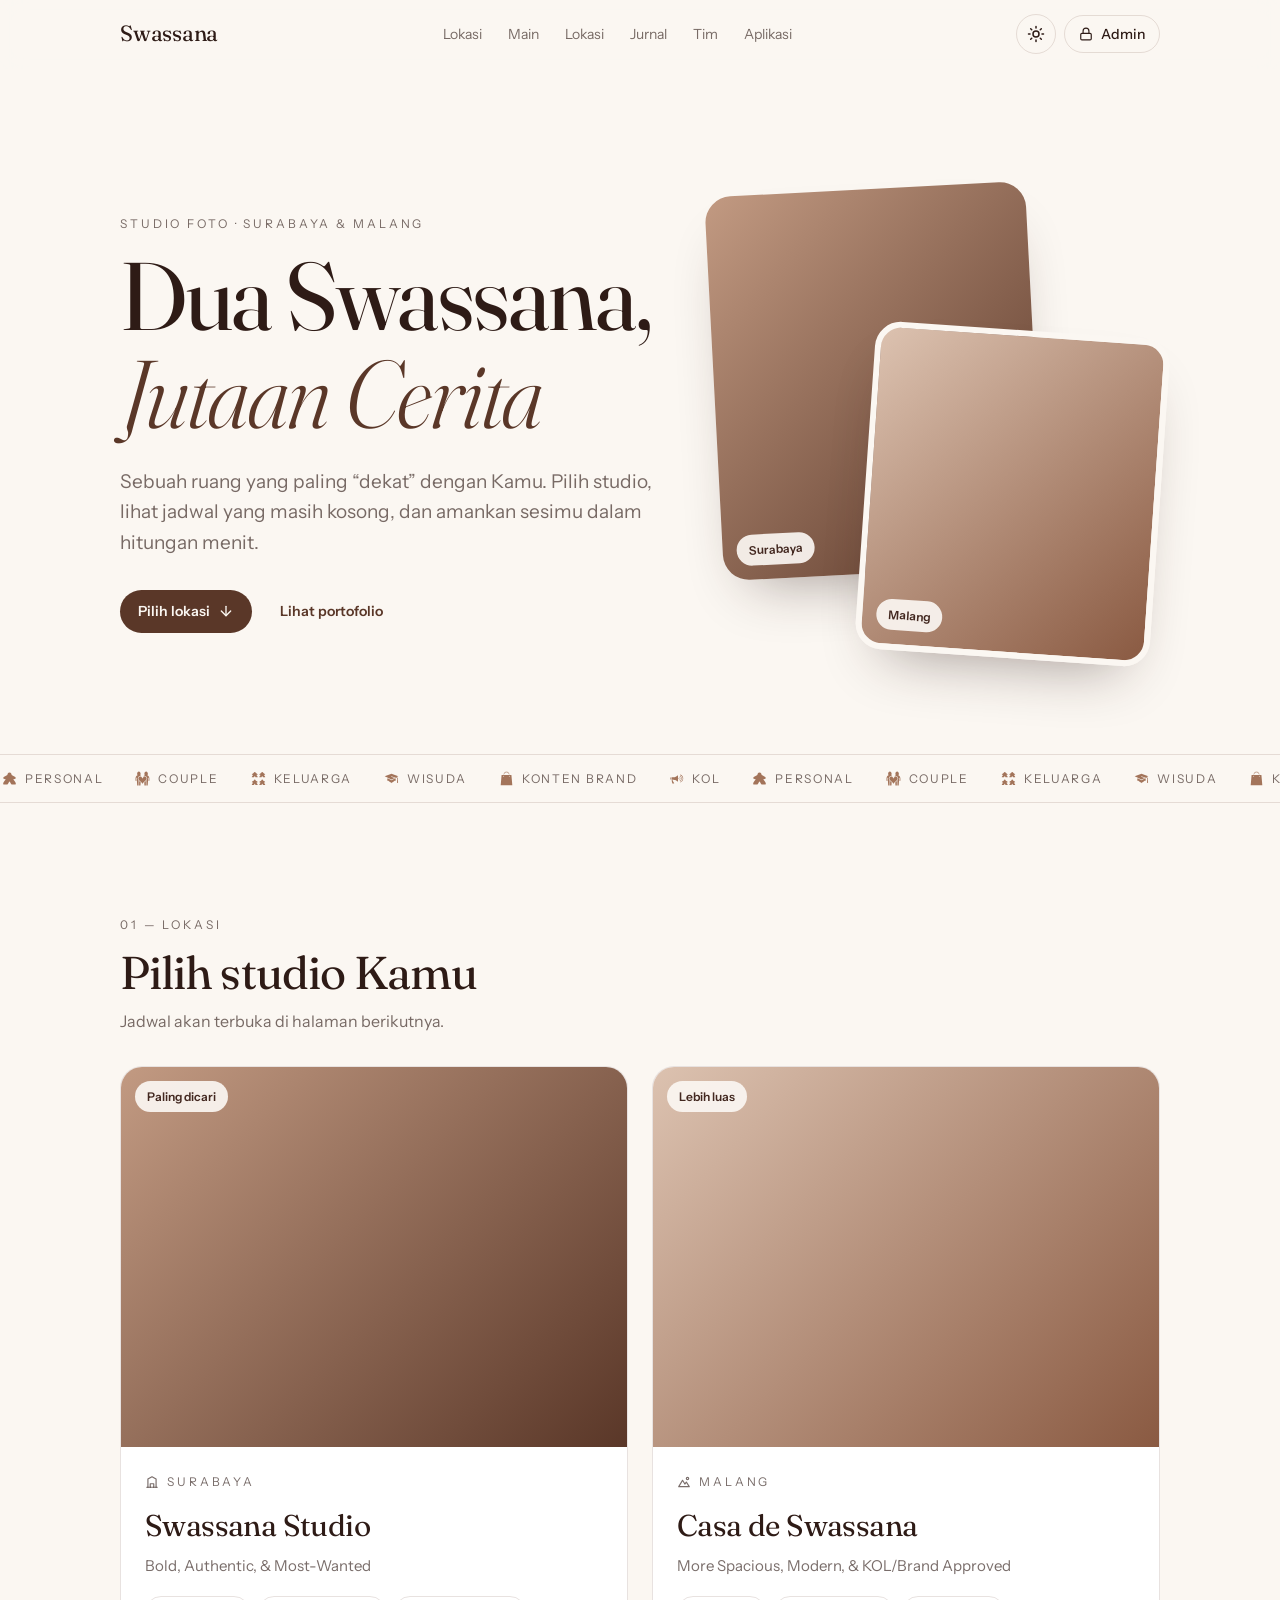
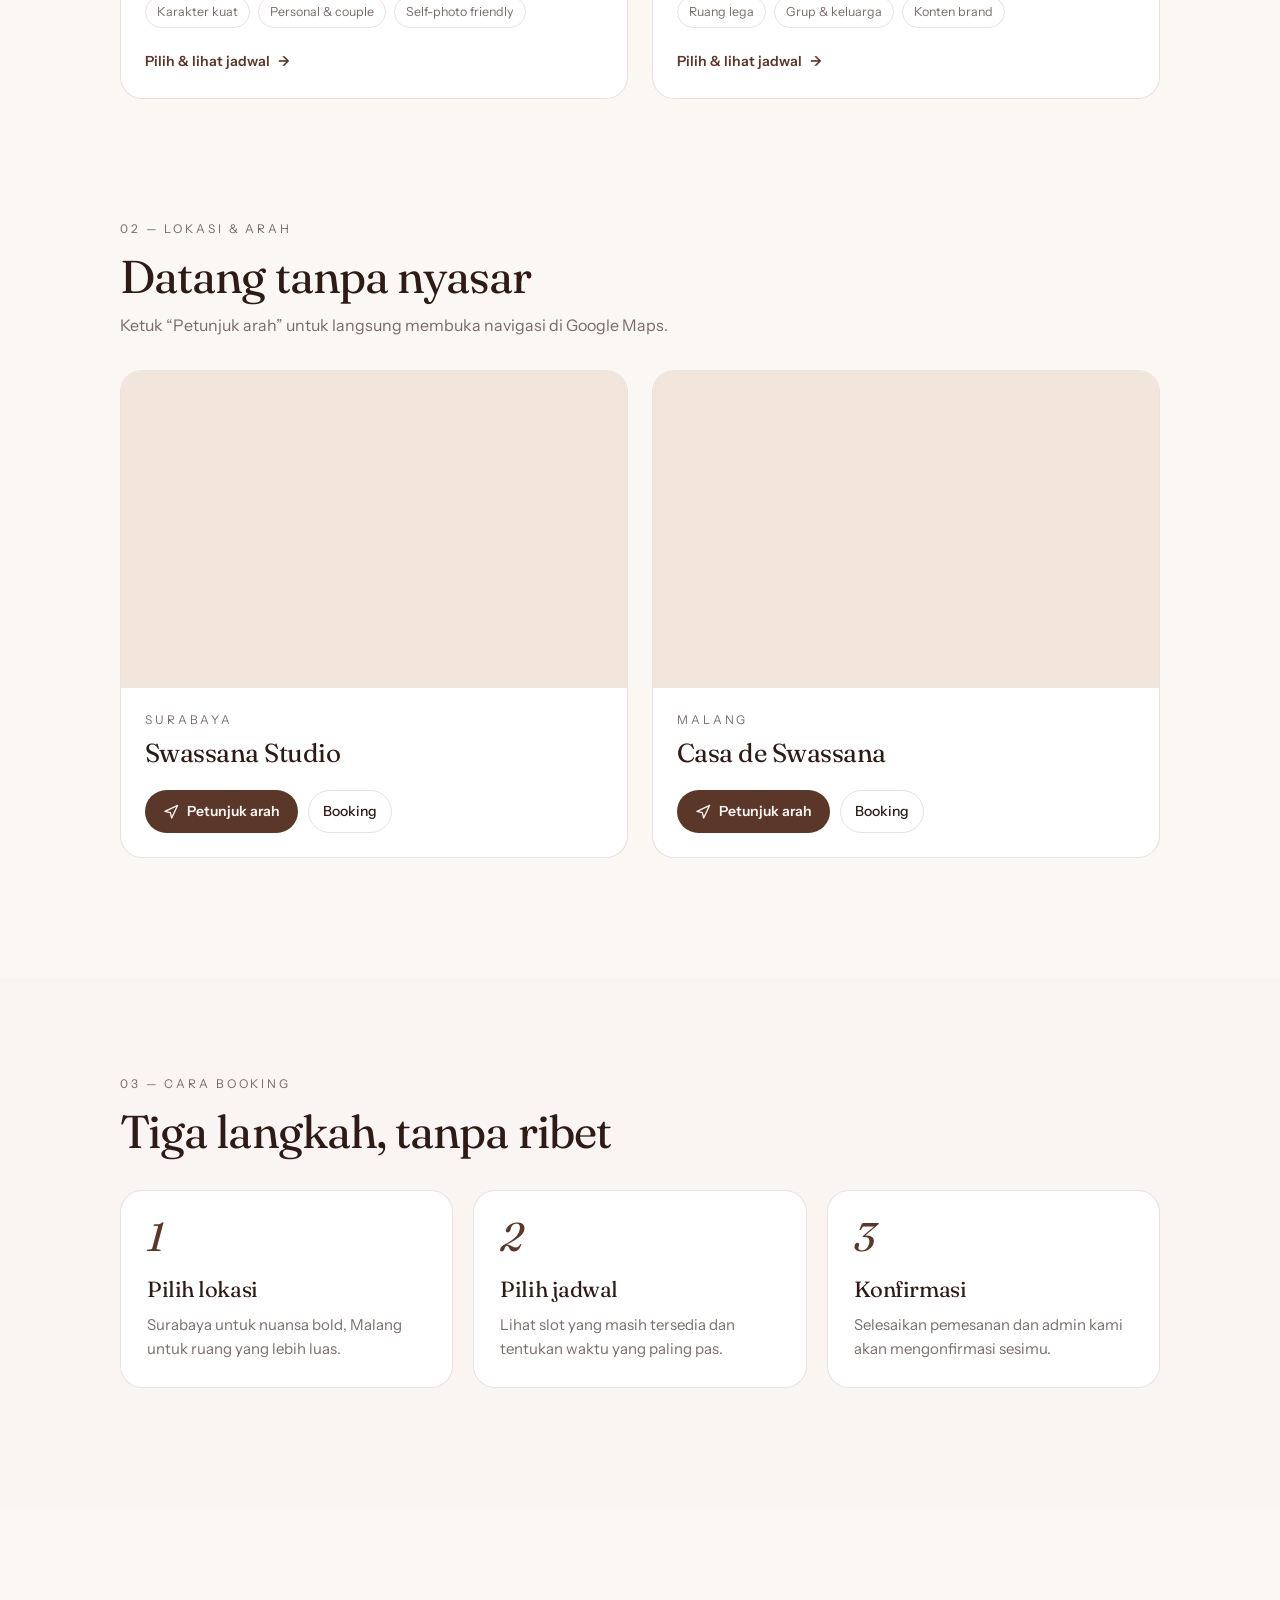
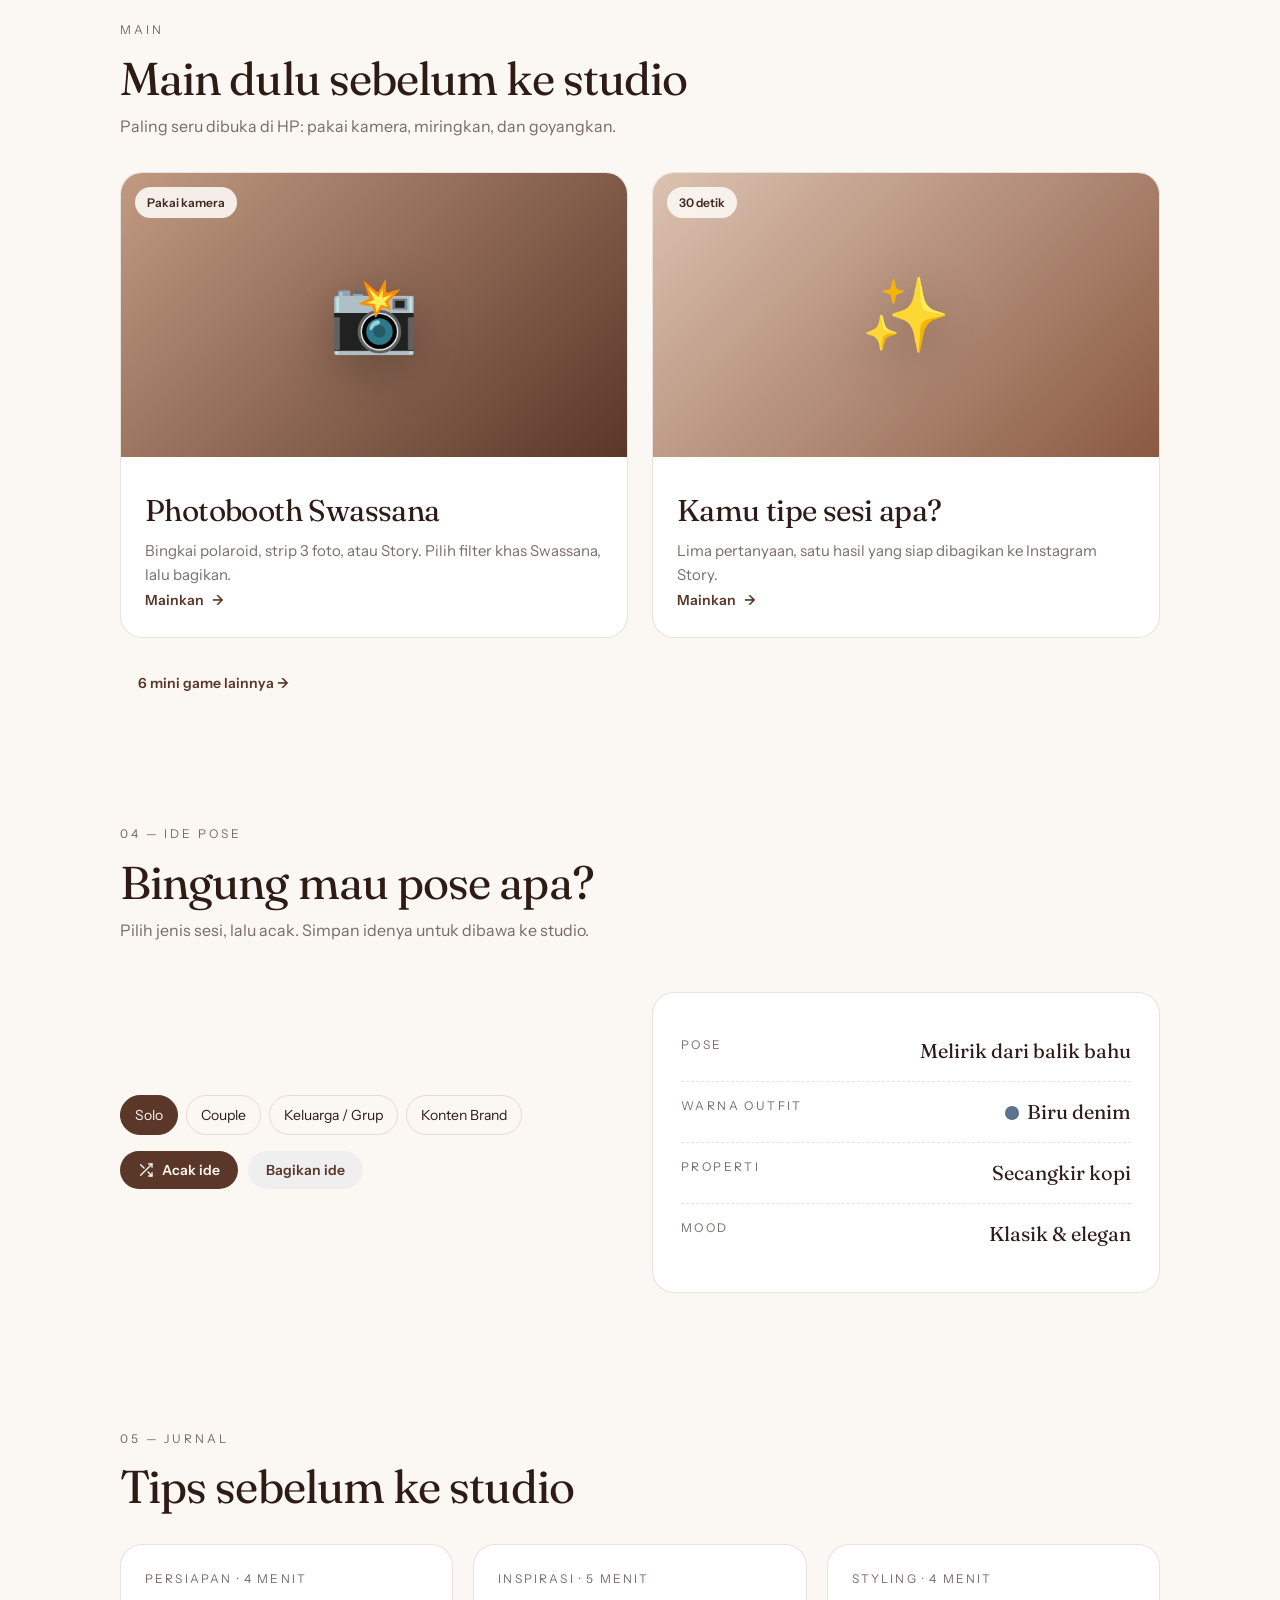
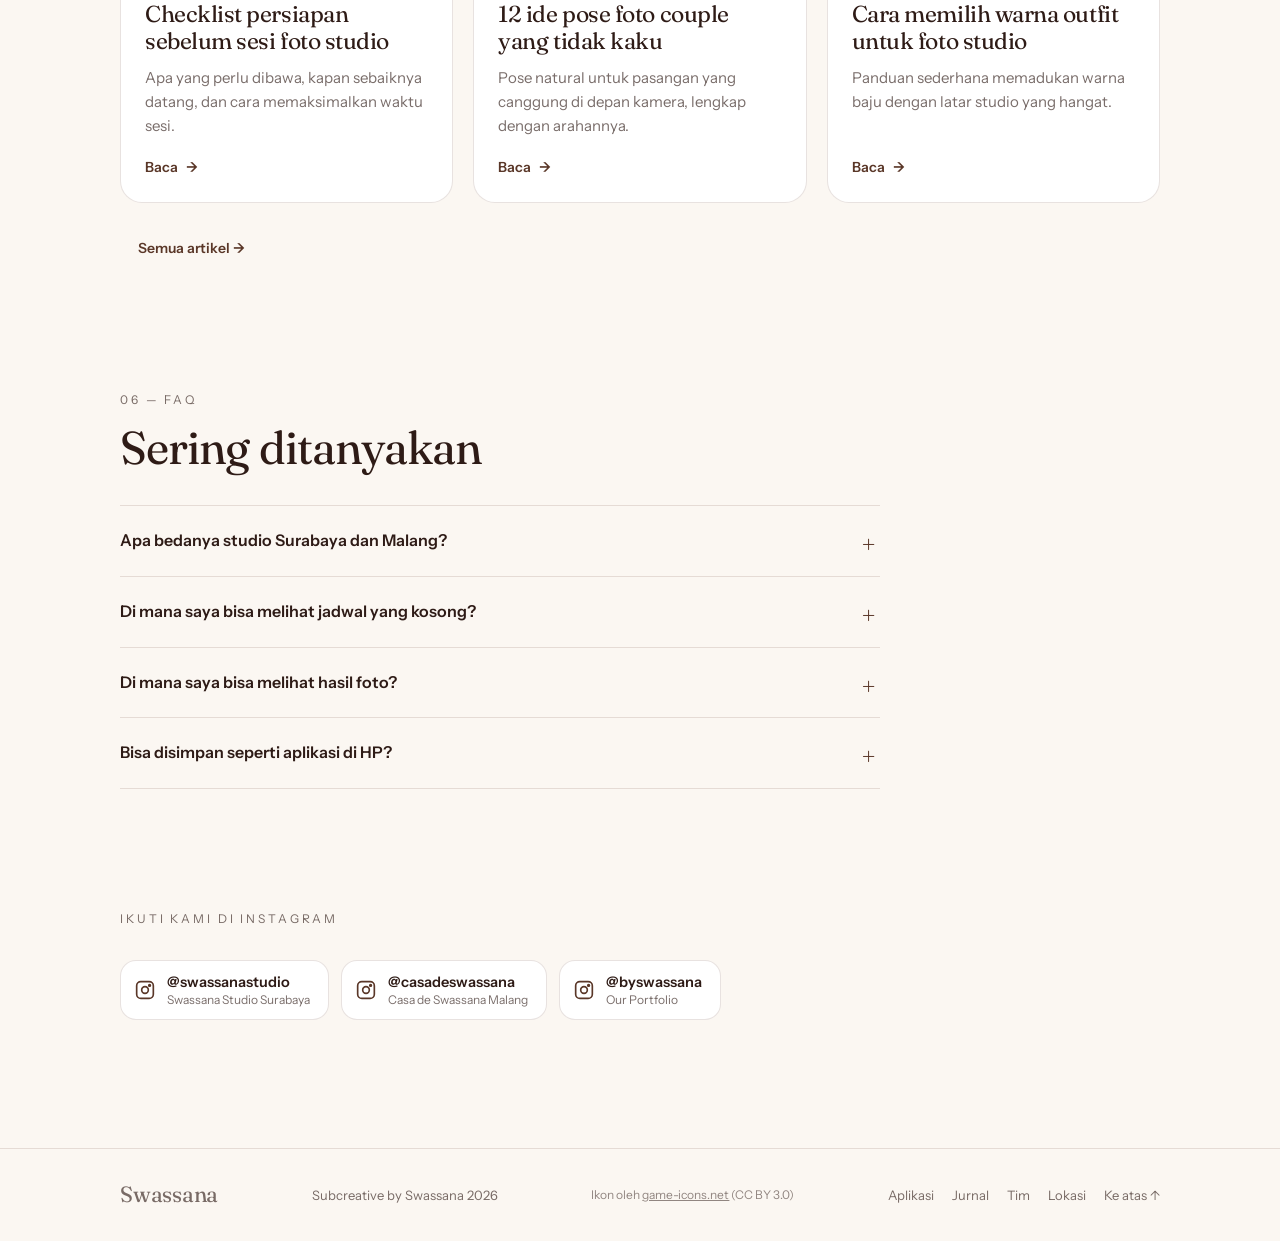
==== commit c24360ab: "Favicon: sbctv. badge as PNG with a new URL so browsers drop the cached 'S' icon Co-Authored-By: Cla" ====
--- a/index.html
+++ b/index.html
@@ -11,8 +11,9 @@
   <meta name="theme-color" content="#fbf7f2" media="(prefers-color-scheme: light)">
   <meta name="theme-color" content="#1a110e" media="(prefers-color-scheme: dark)">
   <link rel="manifest" href="manifest.webmanifest">
-  <link rel="icon" href="icons/icon.svg" type="image/svg+xml">
-  <link rel="apple-touch-icon" href="icons/apple-touch-icon.png">
+  <link rel="icon" href="icons/favicon-32.png?v=sbctv" type="image/png" sizes="32x32">
+  <link rel="icon" href="icons/favicon-96.png?v=sbctv" type="image/png" sizes="96x96">
+  <link rel="apple-touch-icon" href="icons/apple-touch-icon.png?v=sbctv">
   <meta name="apple-mobile-web-app-capable" content="yes">
   <meta name="mobile-web-app-capable" content="yes">
   <meta name="apple-mobile-web-app-title" content="Swassana">
--- a/style.css
+++ b/style.css
@@ -1062,3 +1062,8 @@
 @keyframes kal-leave { to { opacity: 0; transform: translateY(-.28em); letter-spacing: .02em; } }
 @keyframes kal-enter { 0% { opacity: 0; transform: translateY(.32em); letter-spacing: .06em; } 55% { opacity: 1; } 100% { opacity: 1; transform: none; } }
 @media (prefers-reduced-motion: reduce) { .gkal p span.leave, .gkal p span.enter { animation: none; } }
+
+/* No blue tap flash on Android: taps already have their own press animations.
+   Keyboard focus still shows a ring (:focus-visible). */
+html, * { -webkit-tap-highlight-color: transparent; }
+:focus:not(:focus-visible) { outline: none; }
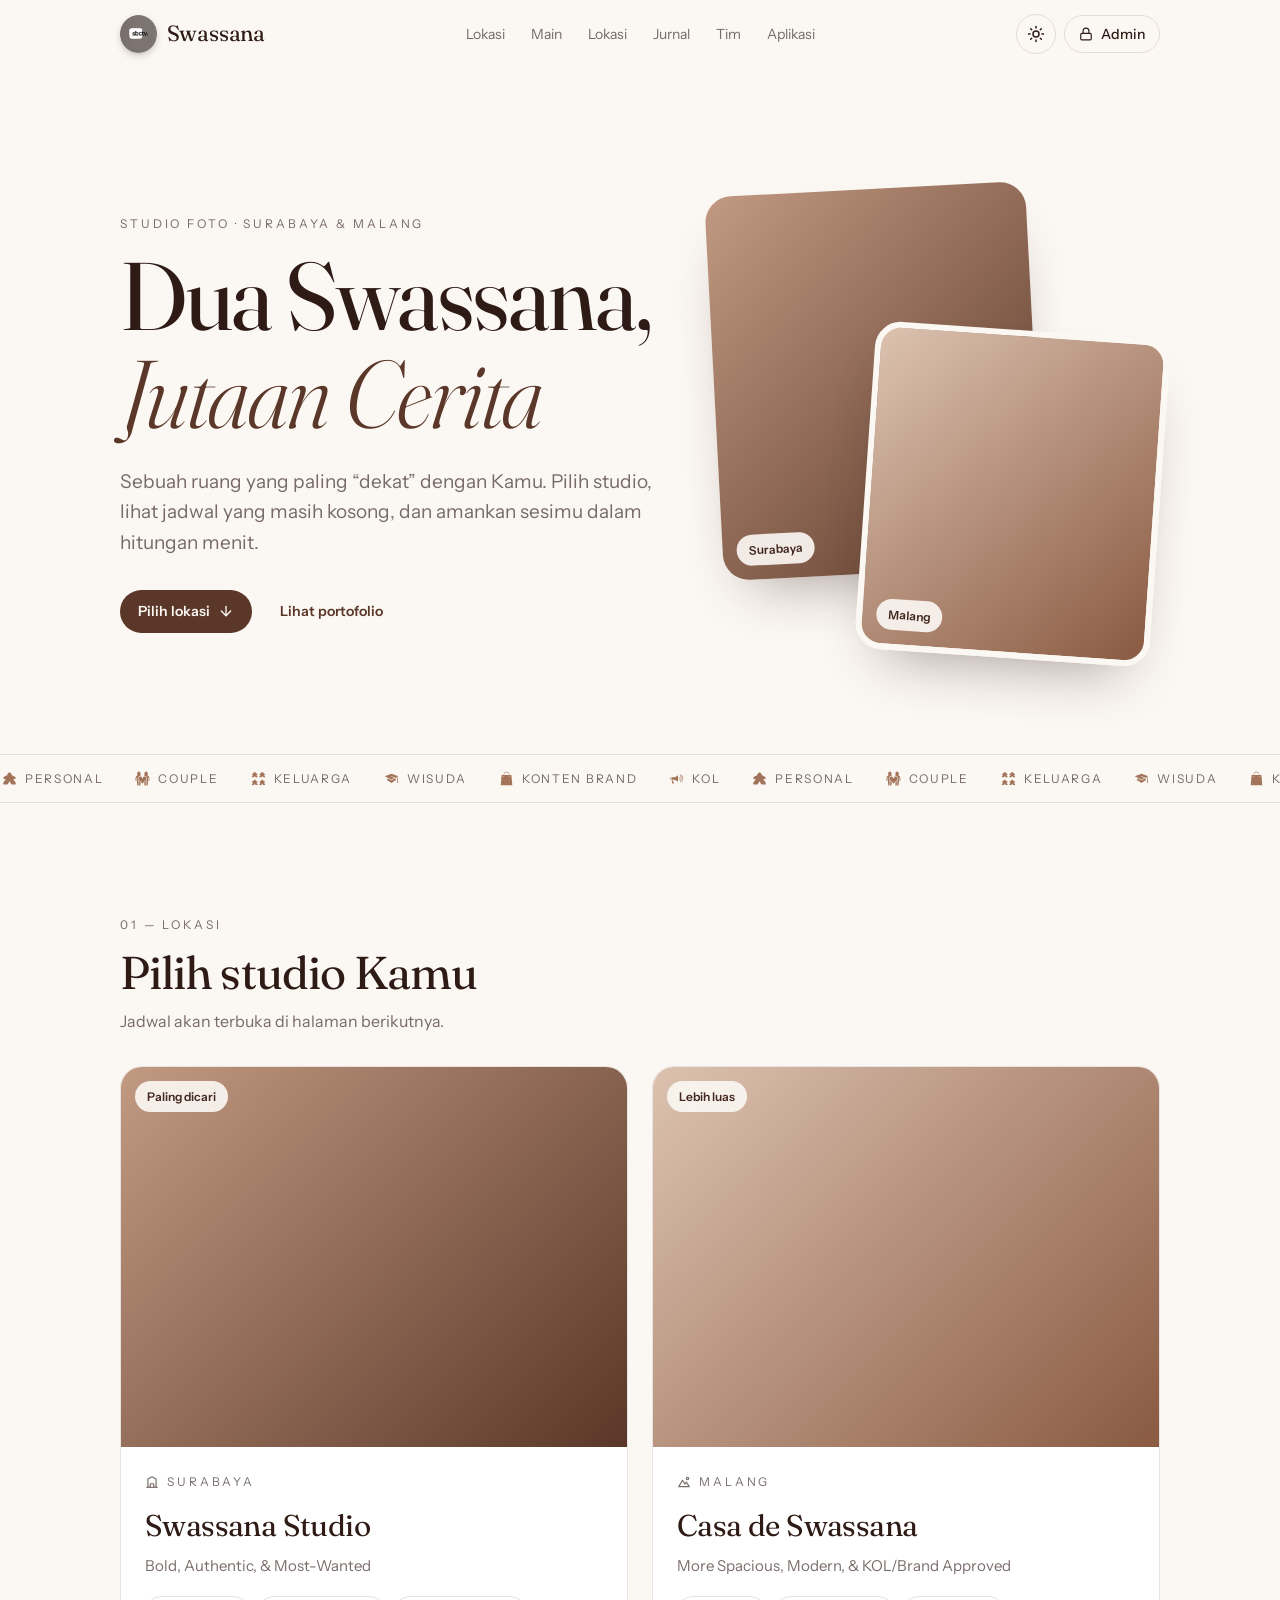
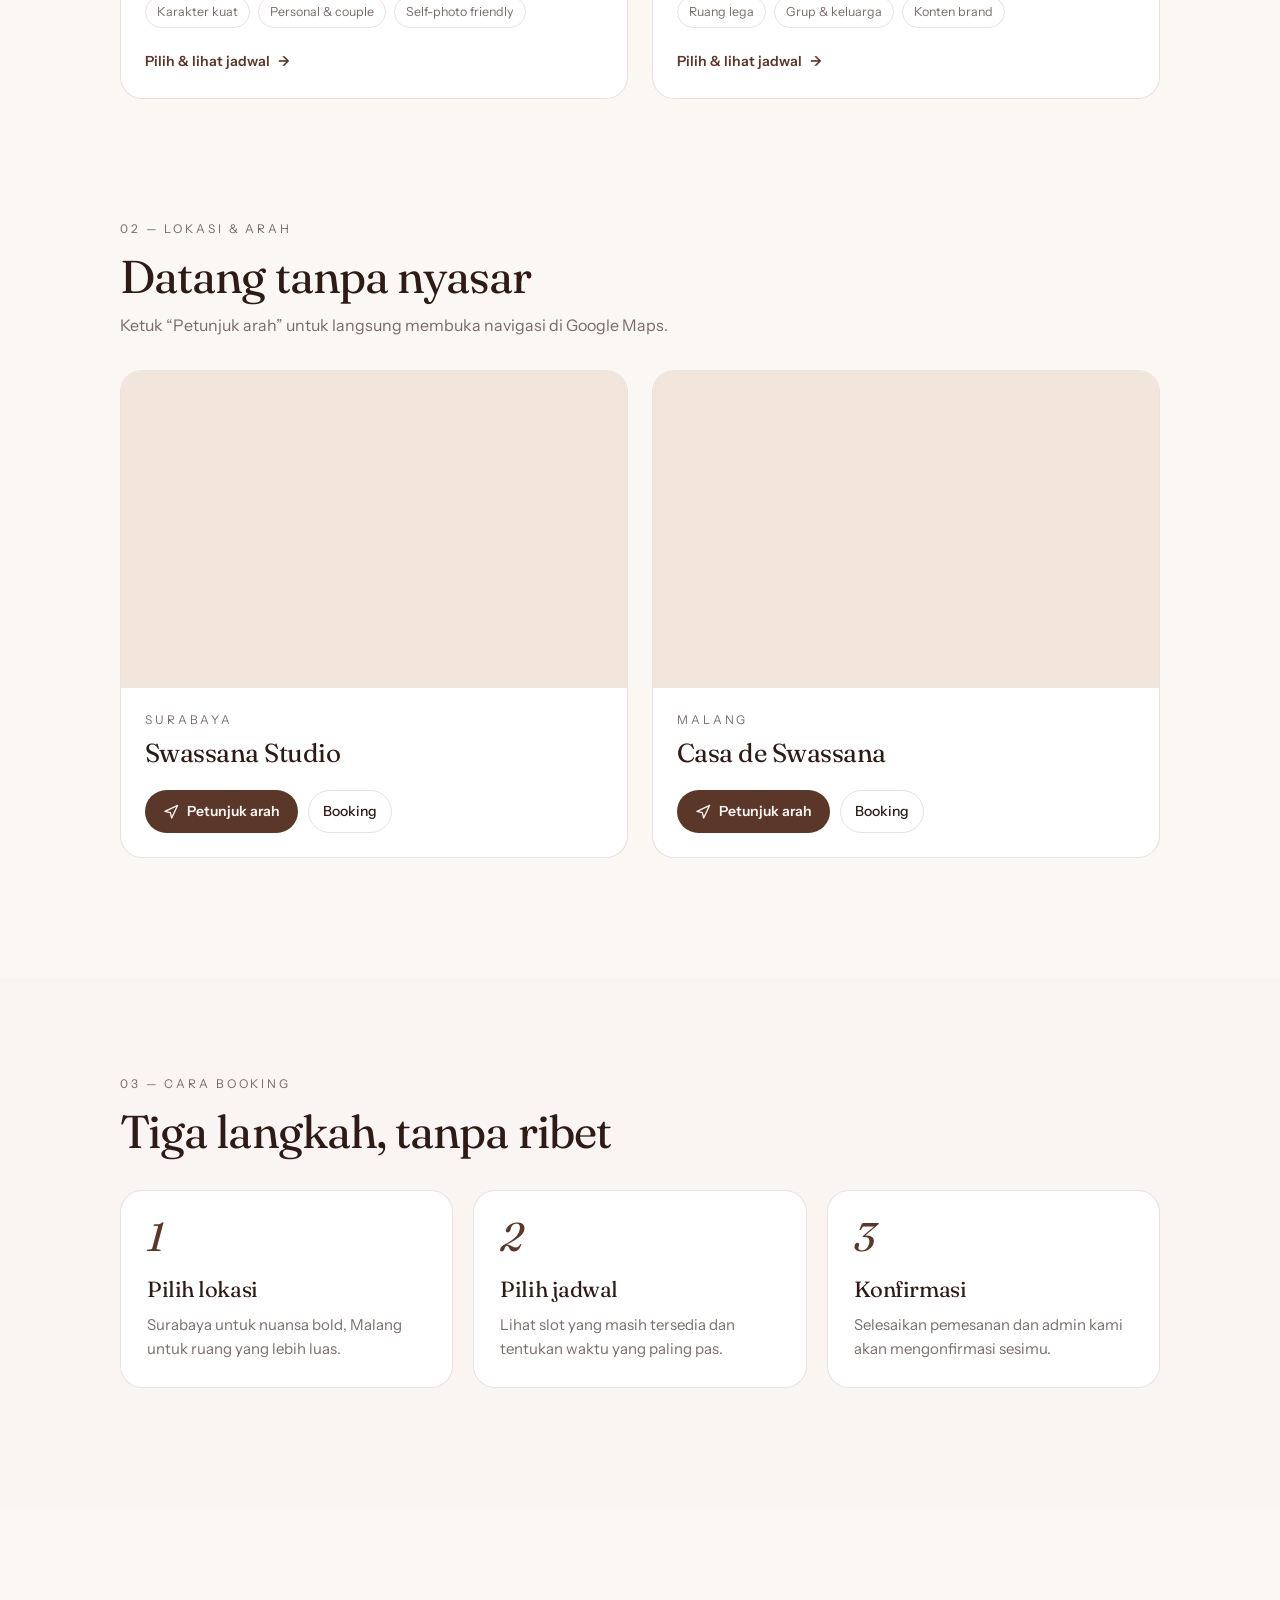
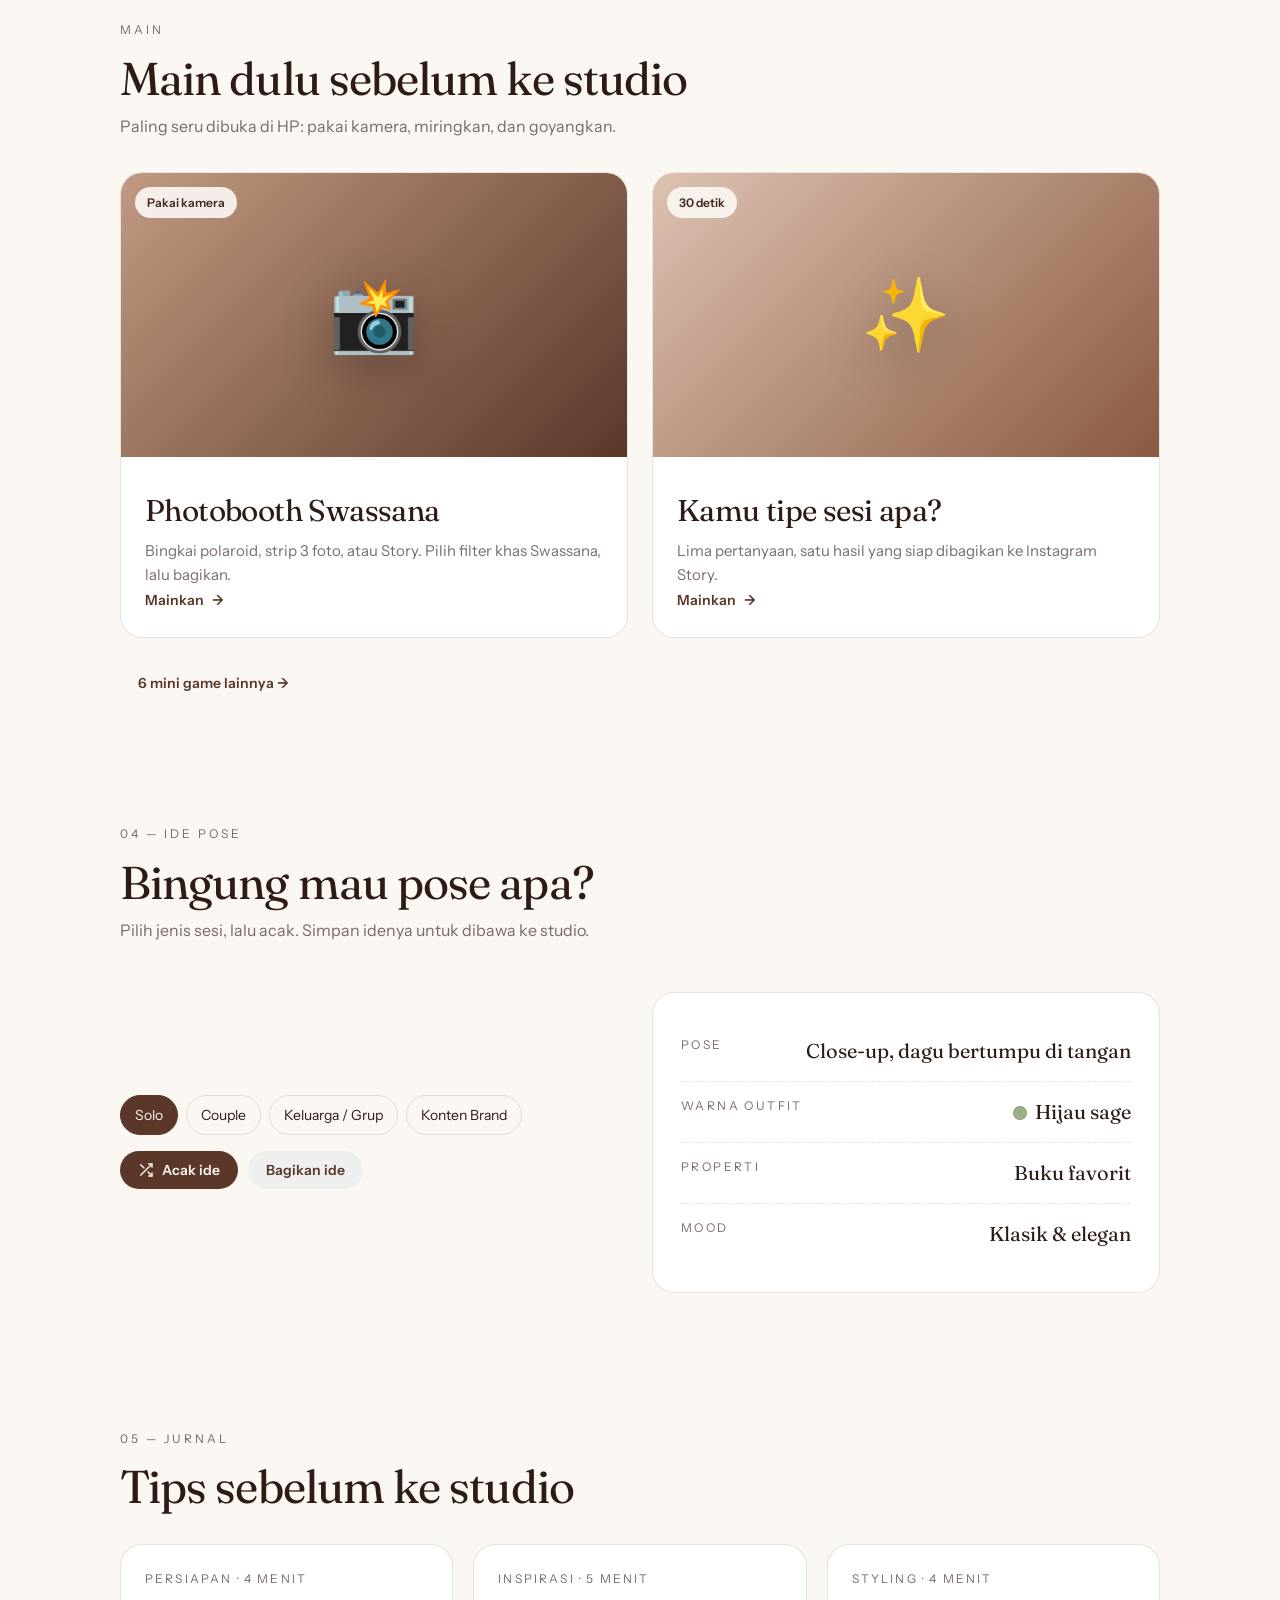
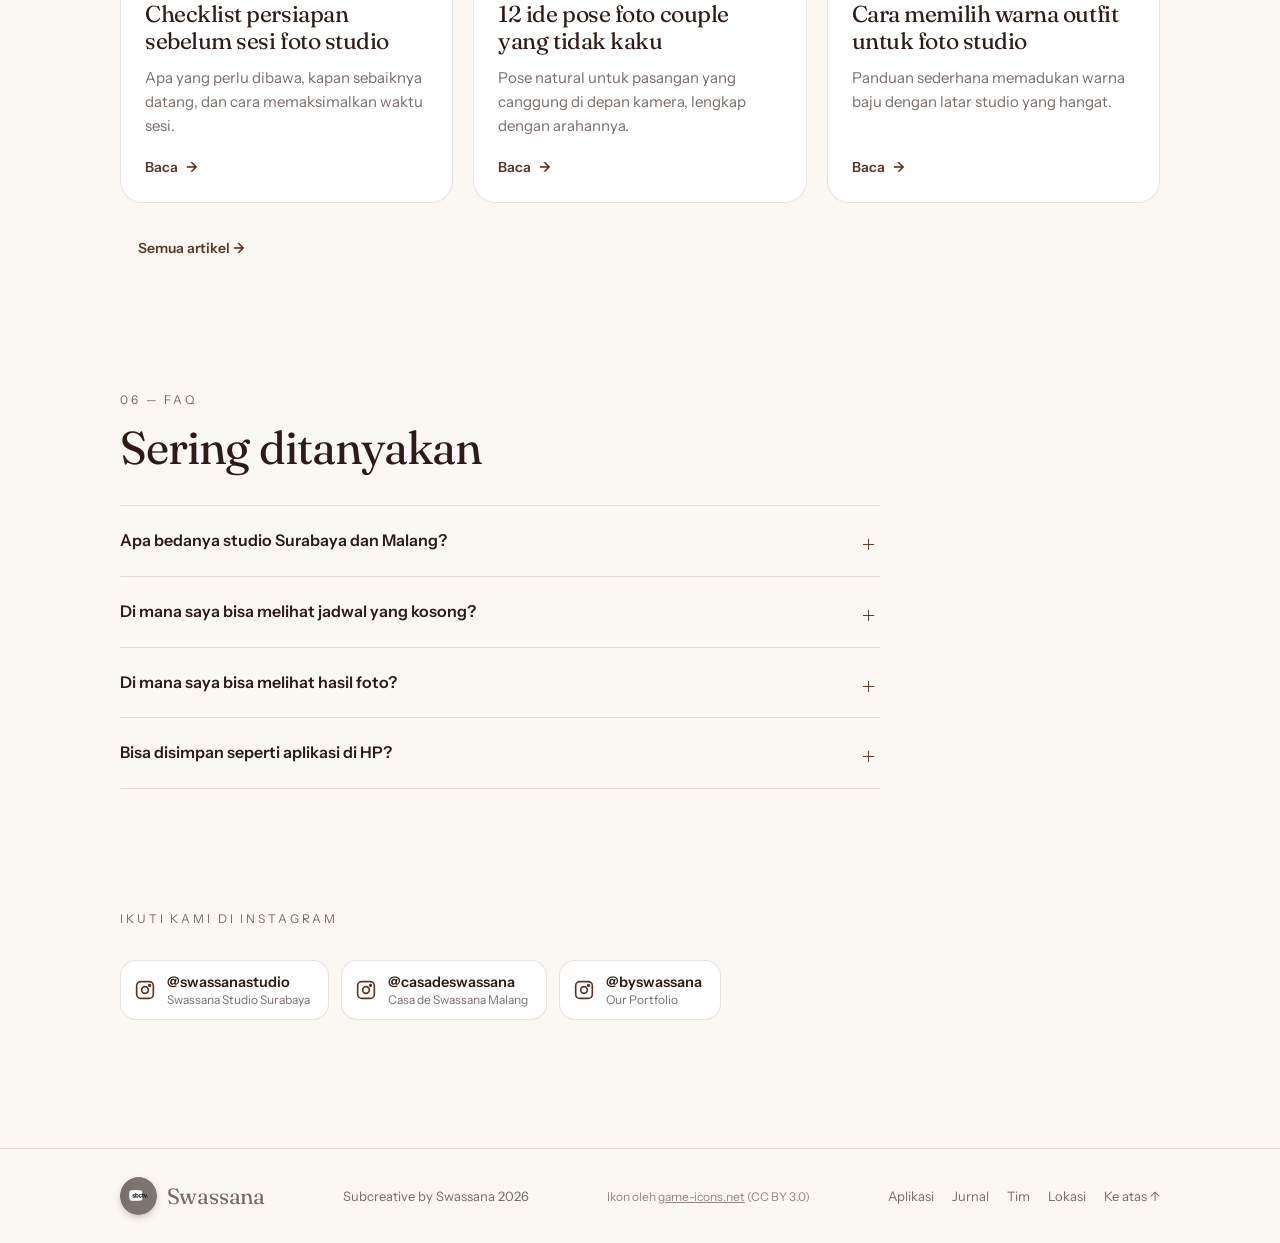
==== commit fa6d1ea1: "Device preview shows the real app: framed pages use the app layout; new notes and a restart button C" ====
--- a/index.html
+++ b/index.html
@@ -46,7 +46,7 @@
   <script>
     // Phone/app layout starts behind the login screen (see js/login.js).
     (function () {
-      var app = matchMedia('(display-mode: standalone), (hover: none) and (pointer: coarse)').matches, ok = false;
+      var app = self !== top || matchMedia('(display-mode: standalone), (hover: none) and (pointer: coarse)').matches, ok = false; // inside a frame (preview.html) = app
       try { ok = localStorage.getItem('sw-auth') === 'b58f51929f7fe337cebc3a7fc162673d510b757fdfc439d7aed4947f7561fc90'; } catch (e) {}
       if (app && !ok) document.documentElement.classList.add('locked');
       // opening splash once per session (js/intro.js); hide the page until it is up
--- a/style.css
+++ b/style.css
@@ -1067,3 +1067,55 @@
    Keyboard focus still shows a ring (:focus-visible). */
 html, * { -webkit-tap-highlight-color: transparent; }
 :focus:not(:focus-visible) { outline: none; }
+
+/* sbctv. badge next to the Swassana wordmark on the website (nav and footer); the app logo has its own */
+.brand:not([data-logo]) { display: inline-flex; align-items: center; gap: .42em; }
+.brand:not([data-logo])::before { content: ""; flex: none; width: 1.7em; height: 1.7em; border-radius: 50%;
+  background: url(icons/sbctv-128.png) center / cover no-repeat; box-shadow: 0 3px 8px -3px rgba(58, 42, 34, .45); transition: transform .5s cubic-bezier(.34, 1.56, .64, 1); }
+a.brand:not([data-logo]):hover::before { transform: rotate(-12deg) scale(1.06); }
+
+/* The greeting sits in the middle of the free space between the clock and the form,
+   and its lines wrap evenly (no single character left alone on the last line) */
+.gate .gate-hello { margin-block: auto; padding-block: 8px; }
+.gate .gate-hello ~ form { margin-top: 0; }
+.gate h1.hello .h1l, .gate h1.hello .h2l { text-wrap: balance; max-width: 100%; }
+.gate h1.hello:not(.dict):lang(ja) .h2l { font-size: .84em; }
+@media (max-height: 700px) { .gate .gate-hello { padding-block: 0; } }
+
+/* Login: moving game banner under the logo (same items as the website marquee) */
+.gate .gate-mq { margin: -6px -24px 0; overflow: hidden; border-block: 1px solid var(--line); padding: 2px 0;
+  -webkit-mask: linear-gradient(90deg, transparent, #000 10%, #000 90%, transparent); mask: linear-gradient(90deg, transparent, #000 10%, #000 90%, transparent); }
+.gate .gate-mq .marquee-track { font-size: 12.5px; gap: 6px; padding-right: 6px; animation-duration: 30s; color: var(--muted); }
+.gate .gate-mq .mq-item { min-height: 38px; padding: 0 12px; gap: 8px; border-radius: 999px; }
+.gate .gate-mq .mq-item:active { background: color-mix(in oklab, var(--accent) 12%, transparent); color: var(--accent); transform: scale(.96); }
+.gate .gate-mq .mq-ic { width: 18px !important; height: 18px !important; color: var(--accent); }
+@media (max-height: 700px) { .gate .gate-mq { margin-top: -4px; } .gate .gate-mq .mq-item { min-height: 32px; } .gate .gate-mq .mq-ic { width: 16px !important; height: 16px !important; } }
+/* make room for the banner on shorter phones */
+@media (max-height: 920px) {
+  .gate .logo { padding-block: 0; min-height: 0; }
+  .gate .gate-hello { padding-block: 0; }
+  .gate .gate-mq .mq-item { min-height: 34px; }
+}
+@media (max-height: 820px) {
+  .gate-inner { gap: 10px; }
+  .gate input, .gate .big-btn { min-height: 46px; padding-top: 10px; padding-bottom: 10px; }
+  .gate label { gap: 5px; }
+}
+@media (max-height: 600px) { .gate-inner { gap: 7px; } .gate .gate-mq .mq-item { min-height: 30px; } .gate input, .gate .big-btn { min-height: 42px; } }
+@media (max-height: 600px) { .gate .logo .logo-mark { width: 40px; height: 40px; } .gate .logo { gap: 8px; } }
+
+/* Login: double tap the quote for the next one (no zoom on double tap) */
+.gate .gate-hello { touch-action: manipulation; cursor: pointer; -webkit-user-select: none; user-select: none; }
+
+/* Login: idle hint under the game banner, 3 seconds; quiet frosted glass, no loud colours */
+.gate-hint { position: fixed; left: 50%; z-index: 5; width: max-content; max-width: calc(100% - 64px); padding: 7px 14px 8px; border-radius: 14px;
+  background: color-mix(in oklab, var(--bg) 55%, transparent); color: var(--muted); border: 1px solid color-mix(in oklab, var(--text) 8%, transparent);
+  -webkit-backdrop-filter: blur(10px) saturate(1.2); backdrop-filter: blur(10px) saturate(1.2);
+  font: 500 12.5px/1.35 var(--sans); text-align: center; box-shadow: 0 8px 22px -14px rgba(58, 42, 34, .35);
+  opacity: 0; transform: translate(-50%, -4px); pointer-events: none; transition: opacity .6s ease, transform .6s ease; }
+.gate-hint.on { opacity: .92; transform: translate(-50%, 0); }
+.gate .gate-mq.nudge .mq-item { animation: mq-nudge .7s ease-in-out; }
+@keyframes mq-nudge { 50% { transform: translateY(-2px); color: var(--accent); } }
+@media (prefers-reduced-motion: reduce) { .gate-hint { transition: none; } .gate .gate-mq.nudge .mq-item { animation: none; } }
+/* the meaning / second line wraps inside the screen width instead of running past it */
+.gate h1.hello .h2l { display: block; }
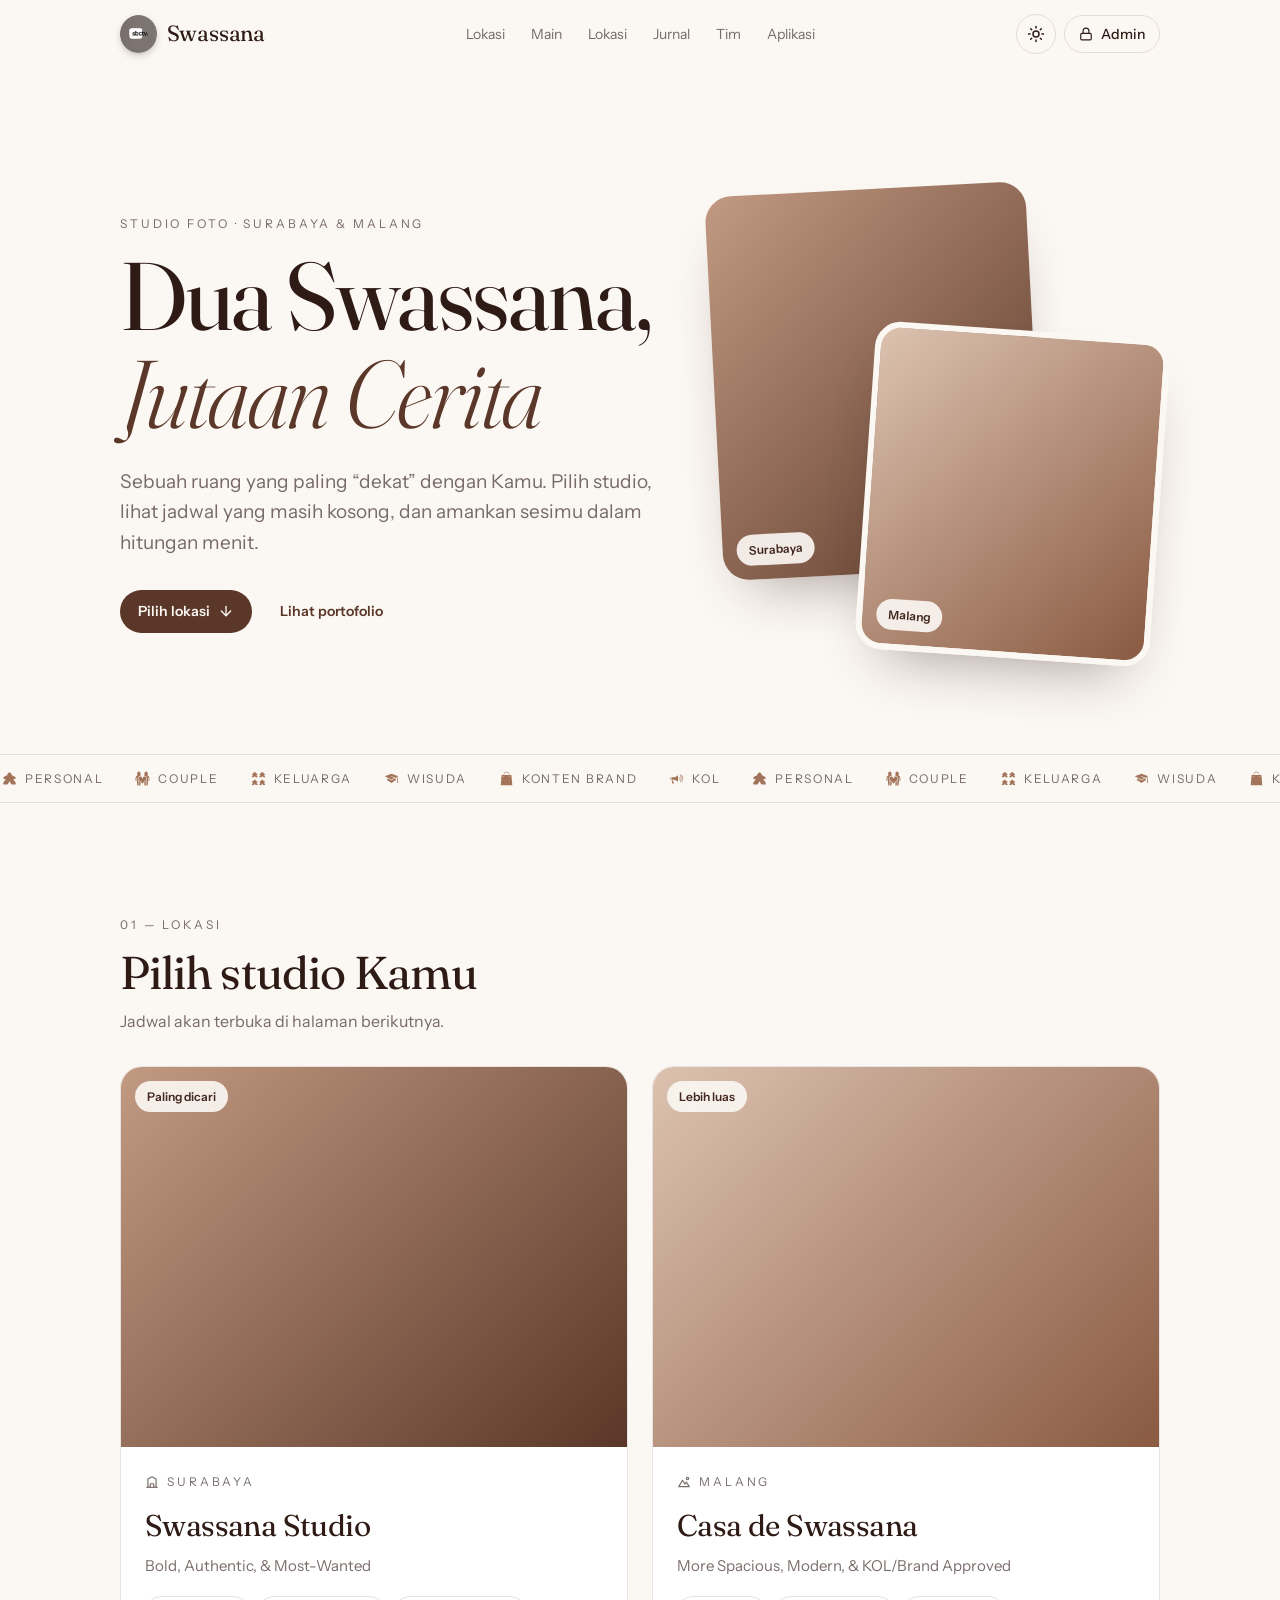
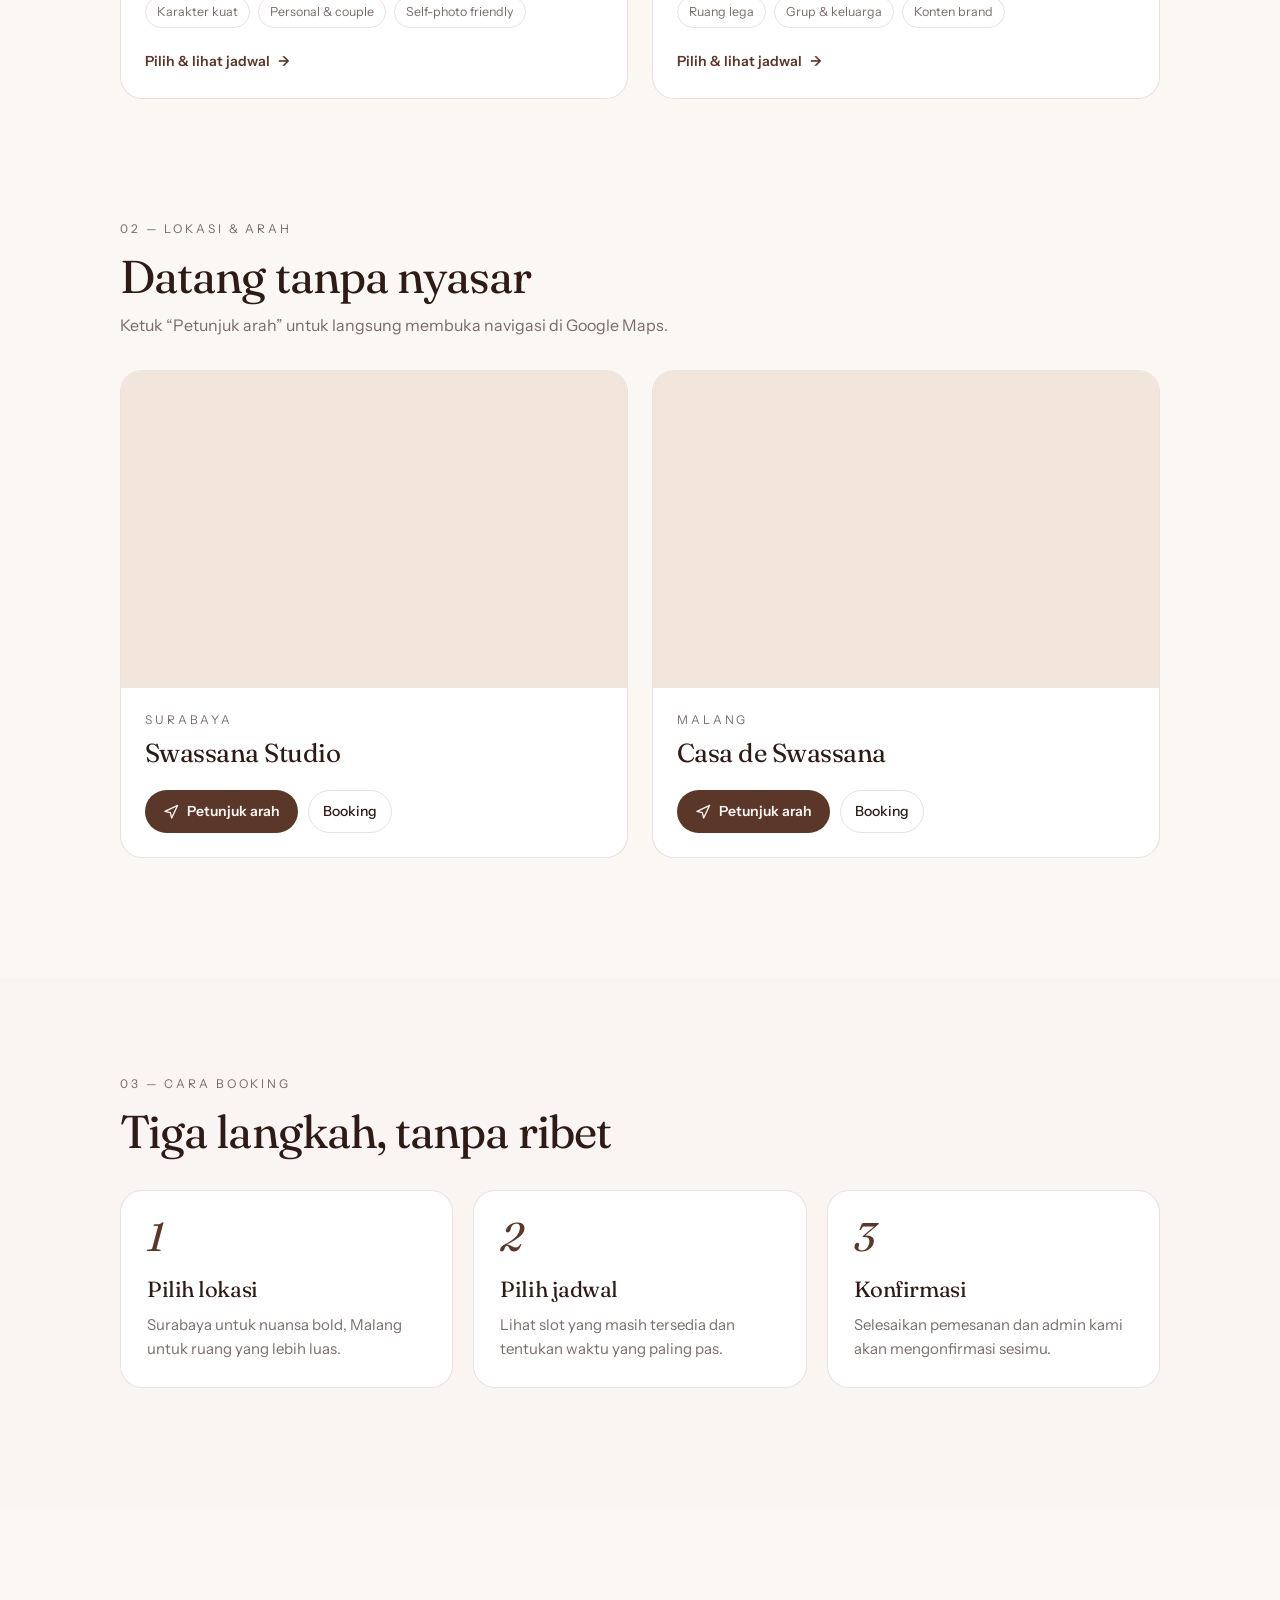
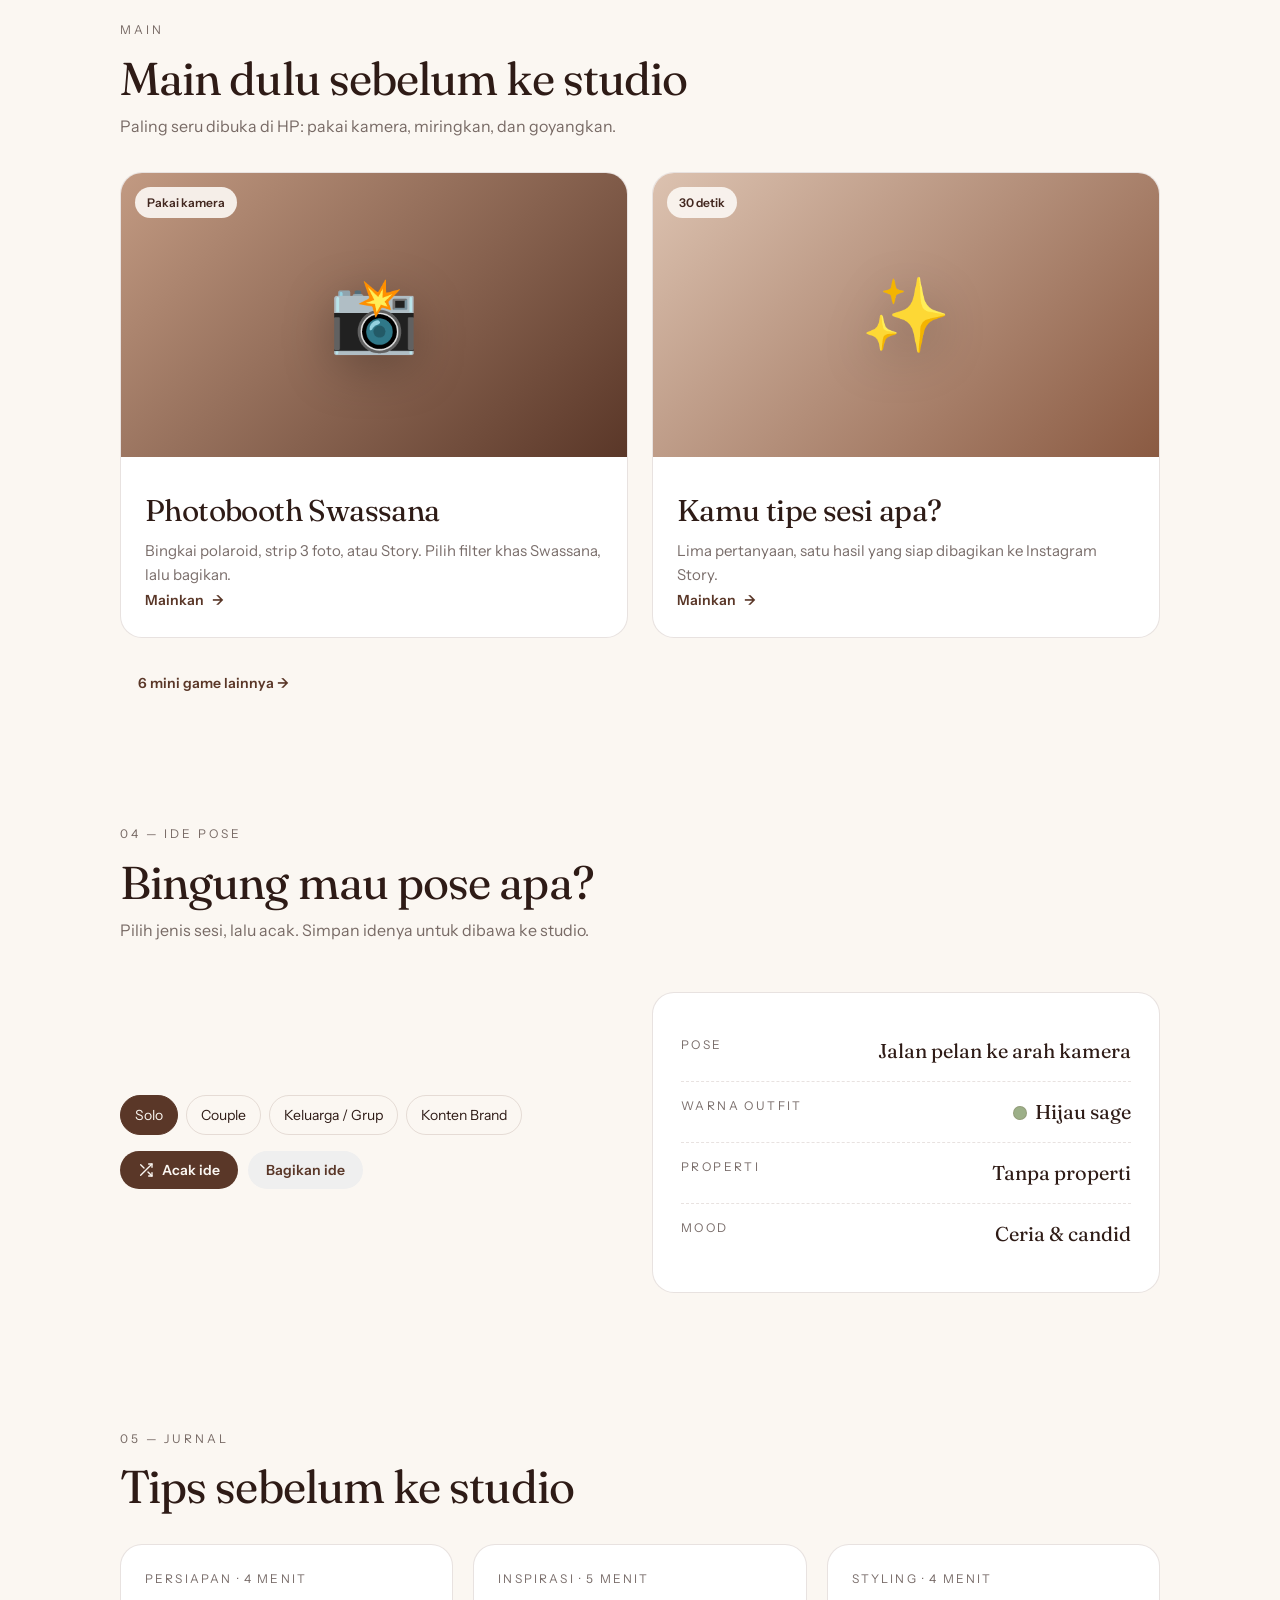
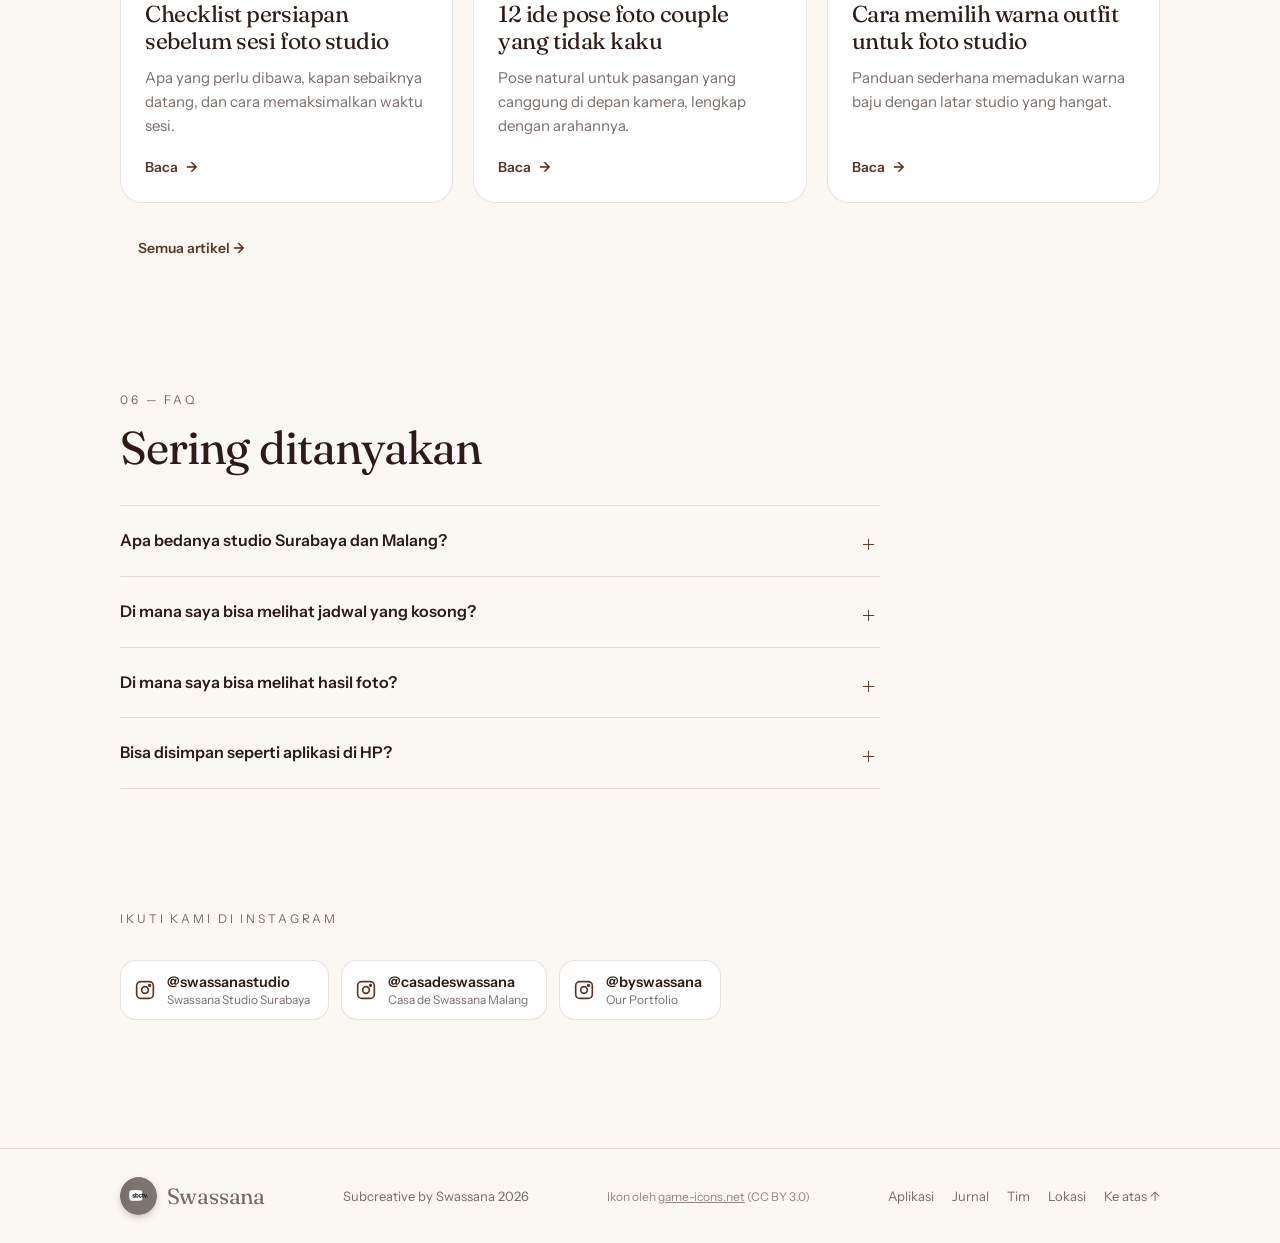
==== commit 88688635: "App layout on every Android browser, not only Chrome Samsung Internet, Firefox, Opera, Mi Browser an" ====
--- a/index.html
+++ b/index.html
@@ -46,7 +46,7 @@
   <script>
     // Phone/app layout starts behind the login screen (see js/login.js).
     (function () {
-      var app = self !== top || matchMedia('(display-mode: standalone), (hover: none) and (pointer: coarse)').matches, ok = false; // inside a frame (preview.html) = app
+      var app = self !== top || matchMedia('(display-mode: standalone), (hover: none) and (pointer: coarse)').matches || (navigator.maxTouchPoints > 0 && (/Android|iPhone|iPad|iPod|Mobile|Silk|Kindle|Opera Mini/i.test(navigator.userAgent) || (navigator.userAgentData && navigator.userAgentData.mobile))), ok = false; // frame (preview.html), installed app, touch-only pointer, or a touch phone whose browser misreports its pointer (Samsung Internet, Firefox, Opera, Mi…)
       try { ok = localStorage.getItem('sw-auth') === 'b58f51929f7fe337cebc3a7fc162673d510b757fdfc439d7aed4947f7561fc90'; } catch (e) {}
       if (app && !ok) document.documentElement.classList.add('locked');
       // opening splash once per session (js/intro.js); hide the page until it is up
--- a/style.css
+++ b/style.css
@@ -1082,40 +1082,198 @@
 .gate h1.hello:not(.dict):lang(ja) .h2l { font-size: .84em; }
 @media (max-height: 700px) { .gate .gate-hello { padding-block: 0; } }
 
-/* Login: moving game banner under the logo (same items as the website marquee) */
-.gate .gate-mq { margin: -6px -24px 0; overflow: hidden; border-block: 1px solid var(--line); padding: 2px 0;
-  -webkit-mask: linear-gradient(90deg, transparent, #000 10%, #000 90%, transparent); mask: linear-gradient(90deg, transparent, #000 10%, #000 90%, transparent); }
-.gate .gate-mq .marquee-track { font-size: 12.5px; gap: 6px; padding-right: 6px; animation-duration: 30s; color: var(--muted); }
-.gate .gate-mq .mq-item { min-height: 38px; padding: 0 12px; gap: 8px; border-radius: 999px; }
-.gate .gate-mq .mq-item:active { background: color-mix(in oklab, var(--accent) 12%, transparent); color: var(--accent); transform: scale(.96); }
-.gate .gate-mq .mq-ic { width: 18px !important; height: 18px !important; color: var(--accent); }
-@media (max-height: 700px) { .gate .gate-mq { margin-top: -4px; } .gate .gate-mq .mq-item { min-height: 32px; } .gate .gate-mq .mq-ic { width: 16px !important; height: 16px !important; } }
-/* make room for the banner on shorter phones */
-@media (max-height: 920px) {
-  .gate .logo { padding-block: 0; min-height: 0; }
-  .gate .gate-hello { padding-block: 0; }
-  .gate .gate-mq .mq-item { min-height: 34px; }
-}
-@media (max-height: 820px) {
-  .gate-inner { gap: 10px; }
-  .gate input, .gate .big-btn { min-height: 46px; padding-top: 10px; padding-bottom: 10px; }
-  .gate label { gap: 5px; }
-}
-@media (max-height: 600px) { .gate-inner { gap: 7px; } .gate .gate-mq .mq-item { min-height: 30px; } .gate input, .gate .big-btn { min-height: 42px; } }
-@media (max-height: 600px) { .gate .logo .logo-mark { width: 40px; height: 40px; } .gate .logo { gap: 8px; } }
 
 /* Login: double tap the quote for the next one (no zoom on double tap) */
 .gate .gate-hello { touch-action: manipulation; cursor: pointer; -webkit-user-select: none; user-select: none; }
 
-/* Login: idle hint under the game banner, 3 seconds; quiet frosted glass, no loud colours */
-.gate-hint { position: fixed; left: 50%; z-index: 5; width: max-content; max-width: calc(100% - 64px); padding: 7px 14px 8px; border-radius: 14px;
-  background: color-mix(in oklab, var(--bg) 55%, transparent); color: var(--muted); border: 1px solid color-mix(in oklab, var(--text) 8%, transparent);
-  -webkit-backdrop-filter: blur(10px) saturate(1.2); backdrop-filter: blur(10px) saturate(1.2);
-  font: 500 12.5px/1.35 var(--sans); text-align: center; box-shadow: 0 8px 22px -14px rgba(58, 42, 34, .35);
-  opacity: 0; transform: translate(-50%, -4px); pointer-events: none; transition: opacity .6s ease, transform .6s ease; }
-.gate-hint.on { opacity: .92; transform: translate(-50%, 0); }
-.gate .gate-mq.nudge .mq-item { animation: mq-nudge .7s ease-in-out; }
-@keyframes mq-nudge { 50% { transform: translateY(-2px); color: var(--accent); } }
-@media (prefers-reduced-motion: reduce) { .gate-hint { transition: none; } .gate .gate-mq.nudge .mq-item { animation: none; } }
 /* the meaning / second line wraps inside the screen width instead of running past it */
 .gate h1.hello .h2l { display: block; }
+
+/* ===== Login v2: one hero (the clock), one action (Masuk), games as a quiet invitation below ===== */
+.vh { position: absolute !important; width: 1px; height: 1px; margin: -1px; padding: 0; overflow: hidden; clip: rect(0 0 0 0); white-space: nowrap; border: 0; }
+.gate .gate-inner { gap: 16px; }
+/* quiet header */
+.gate .logo { padding-block: 0; }
+.gate .logo .logo-mark { width: 34px; height: 34px; box-shadow: 0 4px 10px -6px rgba(0, 0, 0, .4); }
+.gate .logo .logo-word i { font-size: 12.5px; }
+/* clock: the one hero, calmer */
+.glens-dial { width: min(40vw, 152px); }
+.glens-time b { font-size: clamp(20px, 6.2vw, 26px); }
+.glens { gap: 8px; }
+.glens-cap { font-size: 13px; }
+.gate .gkal { text-align: center; }
+.gate .gkal p { font-size: clamp(24px, 7vw, 30px); text-wrap: balance; }
+.gate .gkal small { margin-top: 8px; font-size: 13px; }
+/* greeting: a supporting line */
+.gate .hello-tag { font-size: 10.5px; margin-bottom: 4px; opacity: .85; }
+.gate .hello-tag .crest { width: 16px; height: 16px; }
+.gate h1.hello { font-size: clamp(22px, 6.4vw, 26px); line-height: 1.15; min-height: 0; }
+.gate h1.hello .h2l { font-size: .8em; }
+.gate h1.hello.dict .h1l { font-size: 1.15em; }
+.gate h1.hello.dict .h2l { font-size: .6em; margin-top: 4px; }
+.gate h1.hello:not(.dict):lang(ja) .h2l { font-size: .72em; }
+/* form: no repeated labels, normal spacing */
+.gate form { gap: 10px; }
+.gate form label { gap: 0; }
+.gate form input { font-size: 16px; letter-spacing: .02em; min-height: 52px; padding-block: 12px; }
+.gate form input::placeholder { color: var(--muted); opacity: .8; letter-spacing: .02em; }
+.gate .big-btn { min-height: 52px; }
+/* games: "Belum mau masuk? Main dulu" + six round icon buttons */
+.gate-play { display: grid; justify-items: center; gap: 10px; margin-top: 2px; }
+.gate-play p { margin: 0; font: 500 13px/1 var(--sans); color: var(--muted); }
+.gate-play p span { color: var(--accent); font-weight: 600; }
+.gate-play p { white-space: nowrap; transition: opacity .22s ease, transform .22s ease; }
+.gate-play p.fade { opacity: 0; transform: translateY(3px); }
+.gate-play p.hint { color: var(--text); }
+.gate-play div { display: flex; gap: 10px; }
+.gate-play a { width: 42px; height: 42px; border-radius: 50%; display: grid; place-items: center; color: var(--accent);
+  background: color-mix(in oklab, var(--surface, #fff) 70%, transparent); border: 1px solid var(--line); transition: transform .25s cubic-bezier(.34, 1.56, .64, 1), background .2s; }
+.gate-play a:active { transform: scale(.88); background: color-mix(in oklab, var(--accent) 14%, transparent); }
+.gate-play svg { width: 19px; height: 19px; }
+.gate-play .nudge a { animation: play-nudge .7s ease-in-out both; }
+.gate-play .nudge a:nth-child(2) { animation-delay: .06s; } .gate-play .nudge a:nth-child(3) { animation-delay: .12s; }
+.gate-play .nudge a:nth-child(4) { animation-delay: .18s; } .gate-play .nudge a:nth-child(5) { animation-delay: .24s; } .gate-play .nudge a:nth-child(6) { animation-delay: .3s; }
+@keyframes play-nudge { 50% { transform: translateY(-4px); } }
+@media (prefers-reduced-motion: reduce) { .gate-play .nudge a { animation: none; } }
+/* shorter phones */
+@media (max-height: 820px) {
+  .gate .gate-inner { gap: 12px; }
+  .glens-dial { width: 136px; }
+  .gate form input, .gate .big-btn { min-height: 48px; }
+  .gate-play a { width: 38px; height: 38px; }
+  .gate-play { gap: 8px; }
+}
+@media (max-height: 700px) { .glens-dial { width: 118px; } .gate .gkal p { font-size: 22px; } .gate h1.hello { font-size: 20px; } }
+@media (max-height: 600px) {
+  .gate .gate-inner { gap: 8px; }
+  .glens-dial { width: 96px; } .glens-time b { font-size: 17px; } .glens-cap { font-size: 11.5px; }
+  .gate .gkal p { font-size: 20px; } .gate h1.hello { font-size: 18px; }
+  .gate form input, .gate .big-btn { min-height: 44px; }
+  .gate-play p { font-size: 12px; } .gate-play a { width: 34px; height: 34px; } .gate-play svg { width: 16px; height: 16px; }
+}
+
+/* Lensa colours: soft latte ceramic by default (cream barrel, taupe marks, peach glass);
+   the dark palettes get a muted mocha version. */
+.glens { --gl-body: #efe3d6; --gl-ring: #e4d3c3; --gl-tick: #8c7264; --gl-num: #8c7264; --gl-mark: #c98a6c;
+  --gl-g1: #fde9dc; --gl-g2: #efc2a6; --gl-g3: #d79c7e; --gl-shine: #fff; --gl-time: #fff; }
+:root[data-pal="blush"] .glens { --gl-body: #f6e4df; --gl-ring: #efd3cc; --gl-tick: #9a6f6a; --gl-num: #9a6f6a; --gl-mark: #e46f6f;
+  --gl-g1: #fde6e3; --gl-g2: #f4bdb6; --gl-g3: #df8f88; }
+:root[data-pal="espresso"] .glens, :root[data-pal="mist"] .glens { --gl-body: #4a3a33; --gl-ring: #574640; --gl-tick: #e9d8ca; --gl-num: #e9d8ca; --gl-mark: #e9c19d;
+  --gl-g1: #f1c9ae; --gl-g2: #c99278; --gl-g3: #8a6352; }
+.glens .gl-body { fill: var(--gl-body); }
+.glens .gl-ring { fill: var(--gl-ring); }
+.glens .gl-tick { stroke: var(--gl-tick); opacity: .45; }
+.glens .gl-tick.big { opacity: .85; }
+.glens .gl-num { fill: var(--gl-num); opacity: .8; }
+.glens .gl-mark { fill: var(--gl-mark); }
+.glens .gl-shine { fill: var(--gl-shine); opacity: .35; }
+.glens .gl-g1 { stop-color: var(--gl-g1); } .glens .gl-g2 { stop-color: var(--gl-g2); } .glens .gl-g3 { stop-color: var(--gl-g3); }
+.glens-dial { box-shadow: 0 16px 34px -20px rgba(58, 42, 34, .45), 0 0 0 1px rgba(58, 42, 34, .07), inset 0 1px 0 rgba(255, 255, 255, .6); }
+.glens-time { color: var(--gl-time); text-shadow: 0 1px 6px rgba(120, 70, 45, .35); }
+/* light lens: warm brown digits on the peach glass (white was too low-contrast) */
+.glens { --gl-time: #4a2e24; }
+:root[data-pal="espresso"] .glens, :root[data-pal="mist"] .glens { --gl-time: #fff; }
+.glens-time { text-shadow: 0 1px 0 rgba(255, 255, 255, .35); }
+:root[data-pal="espresso"] .glens-time, :root[data-pal="mist"] .glens-time { text-shadow: 0 1px 6px rgba(0, 0, 0, .35); }
+.glens-time i { opacity: .7; }
+
+/* ===== Lensa by time of day: the glass takes the light of the hour =====
+   dawn: pale gold · day: latte peach · golden hour: amber rose · dusk: lavender · night: mocha barrel, indigo glass, stars */
+.gate .glens[data-phase="dawn"]   { --gl-body: #f3e8d8; --gl-ring: #eadbc5; --gl-tick: #937a5c; --gl-num: #937a5c; --gl-mark: #d9a35c;
+  --gl-g1: #fff3dc; --gl-g2: #f6d7a4; --gl-g3: #e2ad6e; --gl-time: #4d3420; }
+.gate .glens[data-phase="day"]    { --gl-body: #efe3d6; --gl-ring: #e4d3c3; --gl-tick: #8c7264; --gl-num: #8c7264; --gl-mark: #c98a6c;
+  --gl-g1: #fde9dc; --gl-g2: #efc2a6; --gl-g3: #d79c7e; --gl-time: #4a2e24; }
+.gate .glens[data-phase="golden"] { --gl-body: #f1e1d3; --gl-ring: #e9cfbd; --gl-tick: #93664f; --gl-num: #93664f; --gl-mark: #e07a4f;
+  --gl-g1: #ffe2c9; --gl-g2: #f4ad84; --gl-g3: #d9775d; --gl-time: #4a2418; }
+.gate .glens[data-phase="dusk"]   { --gl-body: #ebe3e6; --gl-ring: #ddd0d9; --gl-tick: #7d6a7d; --gl-num: #7d6a7d; --gl-mark: #b98bb0;
+  --gl-g1: #f5e3ee; --gl-g2: #cdb3d6; --gl-g3: #8f7bb0; --gl-time: #3b2c45; }
+.gate .glens[data-phase="night"]  { --gl-body: #4b3d38; --gl-ring: #594a45; --gl-tick: #eadfd4; --gl-num: #eadfd4; --gl-mark: #e9c19d;
+  --gl-g1: #a9a6d6; --gl-g2: #5f5a93; --gl-g3: #2c2a4a; --gl-time: #fbf6ee; }
+.gate .glens[data-phase="night"] .glens-time { text-shadow: 0 1px 8px rgba(20, 18, 50, .6); }
+.gate .glens[data-phase="night"] .gl-shine { opacity: .14; }
+.gate .glens[data-phase="night"] .glens-dial { box-shadow: 0 18px 36px -18px rgba(30, 22, 40, .55), 0 0 0 1px rgba(58, 42, 34, .15); }
+/* colours drift instead of jumping when the hour changes */
+.glens .gl-body, .glens .gl-ring, .glens .gl-mark { transition: fill 2s ease; }
+.glens .gl-tick { transition: stroke 2s ease, opacity 2s ease; }
+.glens .gl-num { transition: fill 2s ease; }
+.glens stop { transition: stop-color 2s ease; }
+.glens-time { transition: color 2s ease, text-shadow 2s ease; }
+/* night: tiny stars twinkle inside the glass */
+.glens .gl-stars circle { fill: #fff; opacity: 0; transition: opacity 2s ease; }
+.gate .glens[data-phase="night"] .gl-stars circle { opacity: .7; animation: gl-twinkle 3.6s ease-in-out var(--d) infinite; }
+@keyframes gl-twinkle { 0%, 100% { opacity: .75; } 50% { opacity: .2; } }
+.glens-phase { font-style: italic; opacity: .75; }
+@media (prefers-reduced-motion: reduce) { .gate .glens[data-phase="night"] .gl-stars circle { animation: none; } }
+
+/* Indonesian translation under a foreign greeting: small, muted, fades with the greeting */
+.gate .hello-tr { margin: 6px 0 0; min-height: 1.3em; font: 500 12.5px/1.3 var(--sans); color: var(--muted); text-align: center; text-wrap: balance; transition: opacity .3s ease; }
+.gate .hello-tr.out { opacity: 0; }
+.gate .hello-tr.in { animation: tr-in .8s ease .5s both; }
+@keyframes tr-in { from { opacity: 0; transform: translateY(3px); } }
+@media (max-height: 600px) { .gate .hello-tr { margin-top: 3px; font-size: 11.5px; } }
+@media (prefers-reduced-motion: reduce) { .gate .hello-tr.in { animation: none; } }
+
+/* ===== Login proportions (art direction pass) =====
+   One type scale, ratio ~1.25: clock sentence 28 > greeting 20 > compliment 15.5 > translation 12.5.
+   The clock leads (largest), the greeting supports, the translation whispers. */
+.gate .gkal p { font-size: 28px; line-height: 1.12; }
+.gate h1.hello { font-size: 20px; line-height: 1.25; }
+.gate h1.hello .h2l { font-size: 15.5px; line-height: 1.35; margin-top: 2px; }
+.gate h1.hello.dict .h1l { font-size: 24px; }
+.gate h1.hello.dict .h2l { font-size: 13px; }
+.gate .hello-tr { font-size: 12.5px; margin-top: 6px; }
+.gate h1.hello:lang(ja) { line-height: 1.4; }
+.gate h1.hello:lang(ja) .h2l { font-size: 14px; line-height: 1.5; margin-top: 4px; }
+/* the lens grows with the screen so it stays the hero on tall phones */
+@media (min-height: 821px) { .glens-dial { width: min(46vw, 184px); } .glens-time b { font-size: 30px; } .gate .gkal p { font-size: 32px; } }
+@media (max-height: 700px) {
+  .gate .gkal p { font-size: 23px; }
+  .gate h1.hello { font-size: 18px; } .gate h1.hello .h2l { font-size: 14px; }
+  .gate h1.hello.dict .h1l { font-size: 21px; } .gate h1.hello.dict .h2l { font-size: 12px; }
+  .gate .hello-tr { font-size: 11.5px; margin-top: 4px; }
+}
+@media (max-height: 600px) { .gate .gkal p { font-size: 20px; } .gate h1.hello { font-size: 17px; } .gate h1.hello .h2l { font-size: 13px; } }
+
+/* ===== Caption under the clock: poetic date ⇄ fact of the day, soft crossfade ===== */
+.glens-cap, .gkal small { transition: opacity .28s ease, transform .28s ease; text-wrap: balance; }
+.glens-cap.cap-fade, .gkal small.cap-fade { opacity: 0; transform: translateY(3px); }
+.glens-cap { max-width: 92%; margin-inline: auto; text-align: center; line-height: 1.3; }
+
+/* ===== Twin time easter egg, 5 s, no words ===== */
+@property --irisp { syntax: '<percentage>'; inherits: false; initial-value: 75%; }
+.gate-clock { position: relative; }
+.glens-dial { isolation: isolate; }
+.glens-iris { position: absolute; inset: 0; border-radius: 50%; pointer-events: none; opacity: 0; z-index: 1;
+  background: repeating-conic-gradient(from 15deg, var(--gl-ring) 0deg 54deg, var(--gl-tick) 54deg 60deg);
+  -webkit-mask: radial-gradient(circle, transparent var(--irisp), #000 calc(var(--irisp) + .5%));
+          mask: radial-gradient(circle, transparent var(--irisp), #000 calc(var(--irisp) + .5%)); }
+.glens-time { z-index: 2; }
+.glens-dial::after { content: ""; position: absolute; inset: 0; border-radius: 50%; background: radial-gradient(circle, #fff 0%, rgba(255, 255, 255, .6) 40%, transparent 70%); opacity: 0; pointer-events: none; z-index: 3; }
+/* 0–0.5 s iris closes while turning · 0.5 s flash · 0.6–1.2 s iris opens · 0.6–2.4 s barrel turns a full circle */
+.gate-clock.egg .glens-iris { animation: egg-iris 1.3s cubic-bezier(.7, 0, .3, 1) both; }
+@keyframes egg-iris { 0% { opacity: 1; --irisp: 75%; transform: rotate(0); } 38% { --irisp: 0%; transform: rotate(-50deg); } 48% { --irisp: 0%; transform: rotate(-50deg); }
+  100% { opacity: 1; --irisp: 75%; transform: rotate(0); } }
+.gate-clock.egg .glens-dial::after { animation: egg-flash .7s ease-out .5s both; }
+@keyframes egg-flash { 0% { opacity: 0; } 20% { opacity: .95; } 100% { opacity: 0; } }
+.gate-clock.egg .glens-dial svg { animation: egg-spin 1.8s cubic-bezier(.5, 0, .2, 1) .6s both; }
+@keyframes egg-spin { to { transform: rotate(360deg); } }
+.gate-clock.egg .glens-time b { animation: egg-glow 3.6s ease-in-out 1.1s both; }
+@keyframes egg-glow { 0%, 100% { text-shadow: 0 1px 0 rgba(255, 255, 255, .35); } 35%, 65% { text-shadow: 0 0 14px color-mix(in oklab, var(--gl-mark) 80%, transparent), 0 0 2px #fff; } }
+/* Kalimat: a light sweep runs through the number words twice */
+.gate-clock.egg .gkal p .num { background: linear-gradient(100deg, var(--accent) 0%, var(--accent) 35%, #ffe2c6 50%, var(--accent) 65%, var(--accent) 100%) 0 0 / 300% 100%;
+  -webkit-background-clip: text; background-clip: text; color: transparent; animation: egg-sweep 2.2s ease-in-out .2s 2 both; }
+@keyframes egg-sweep { from { background-position: 100% 0; } to { background-position: 0 0; } }
+/* bokeh lights drift up around the clock and fade (soft discs, no blur filter) */
+.egg-bokeh { position: absolute; inset: -10px -24px 0; pointer-events: none; z-index: 4; }
+.egg-bokeh i { position: absolute; bottom: 12%; width: var(--sz); height: var(--sz); margin-left: calc(var(--sz) / -2); border-radius: 50%; opacity: 0;
+  background: radial-gradient(circle at 35% 35%, rgba(255, 255, 255, .95), color-mix(in oklab, var(--gl-mark, var(--accent)) 55%, transparent) 55%, transparent 72%);
+  animation: egg-float var(--t) cubic-bezier(.2, .7, .3, 1) var(--d) both; }
+@keyframes egg-float { 0% { opacity: 0; transform: translate(0, 0) scale(.4); } 18% { opacity: .9; } 100% { opacity: 0; transform: translate(var(--dx), -170px) scale(1); } }
+@media (prefers-reduced-motion: reduce) { .gate-clock.egg * { animation: none !important; } .egg-bokeh { display: none; } }
+.glens-phase { white-space: nowrap; }
+/* caption spans the clock column so it keeps to one line where it fits */
+.gate .glens { width: 100%; }
+.glens-cap { max-width: 100%; }
+.gate-clock { -webkit-user-select: none; user-select: none; touch-action: manipulation; }
+@media (max-height: 700px) { .glens-cap, .gate .gkal small { font-size: 12px; } }
+@media (max-height: 600px) { .glens-cap, .gate .gkal small { font-size: 11px; margin-top: 4px; } }
